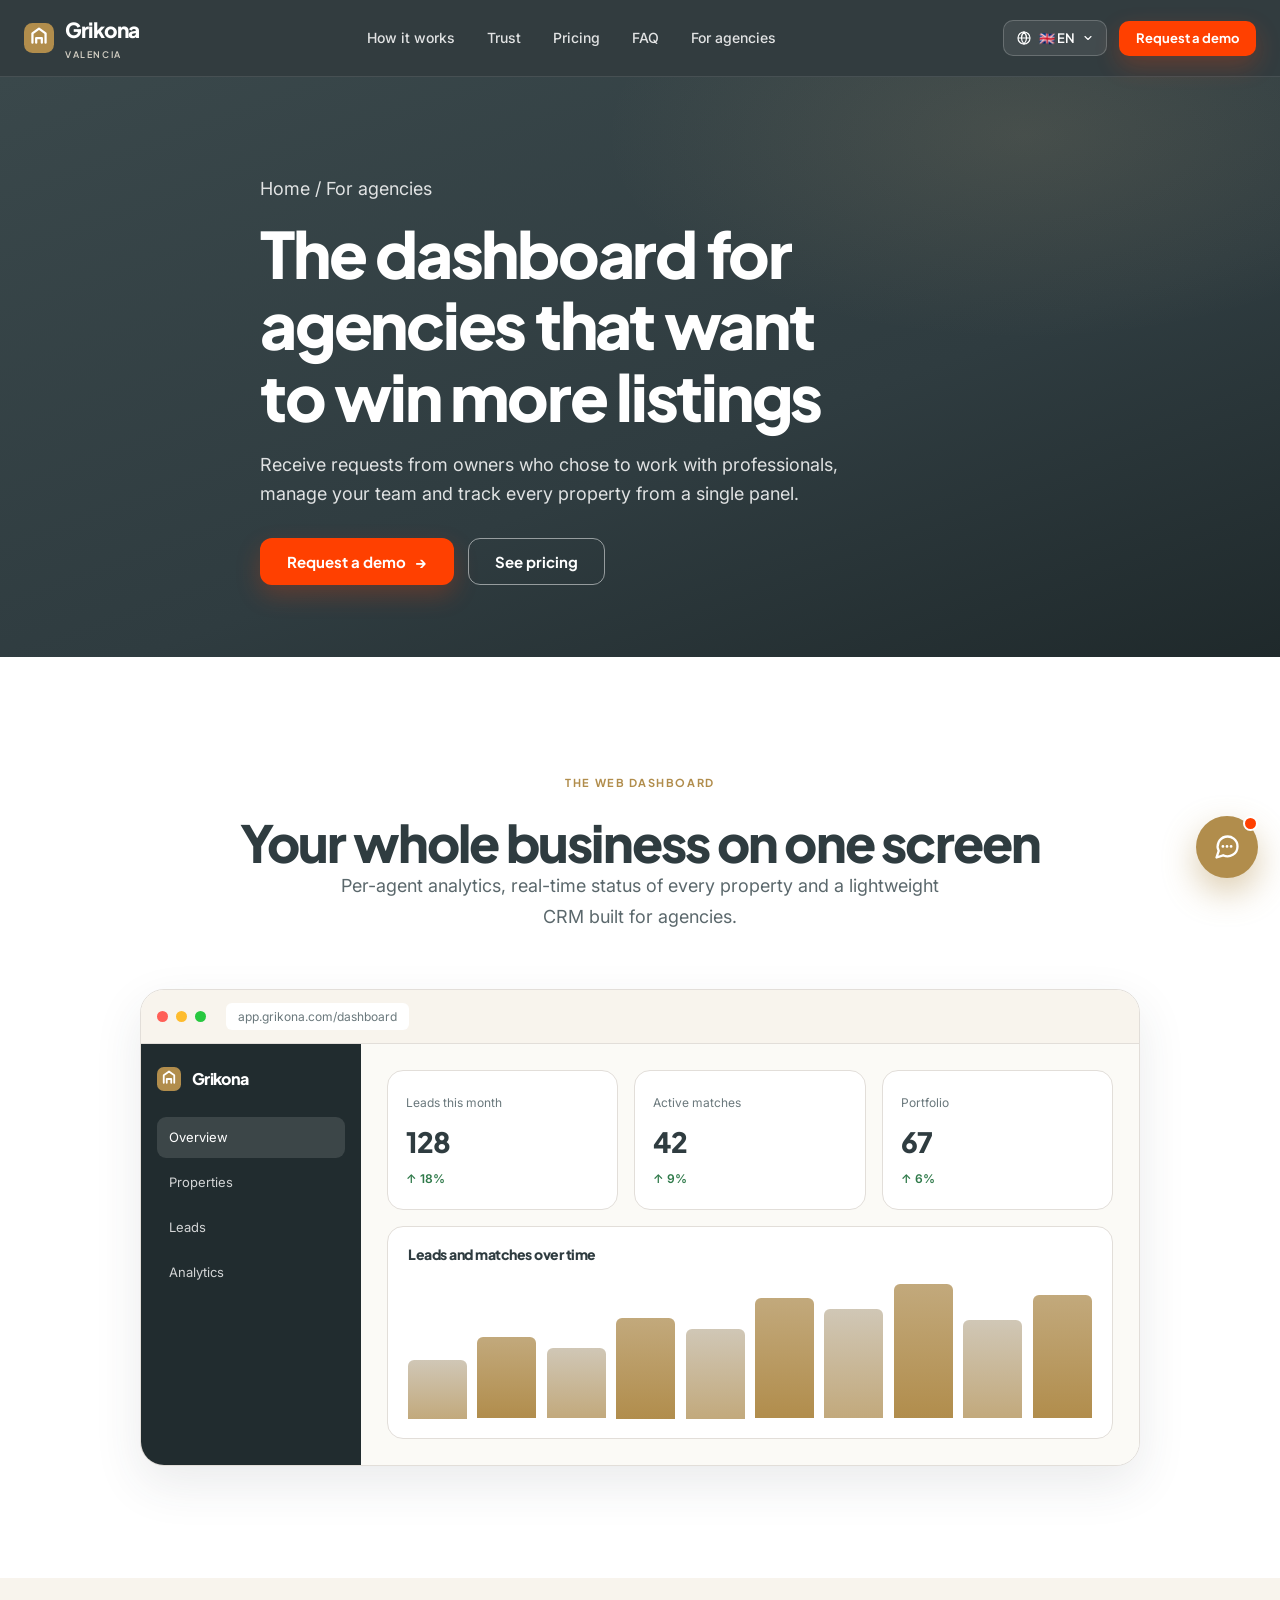
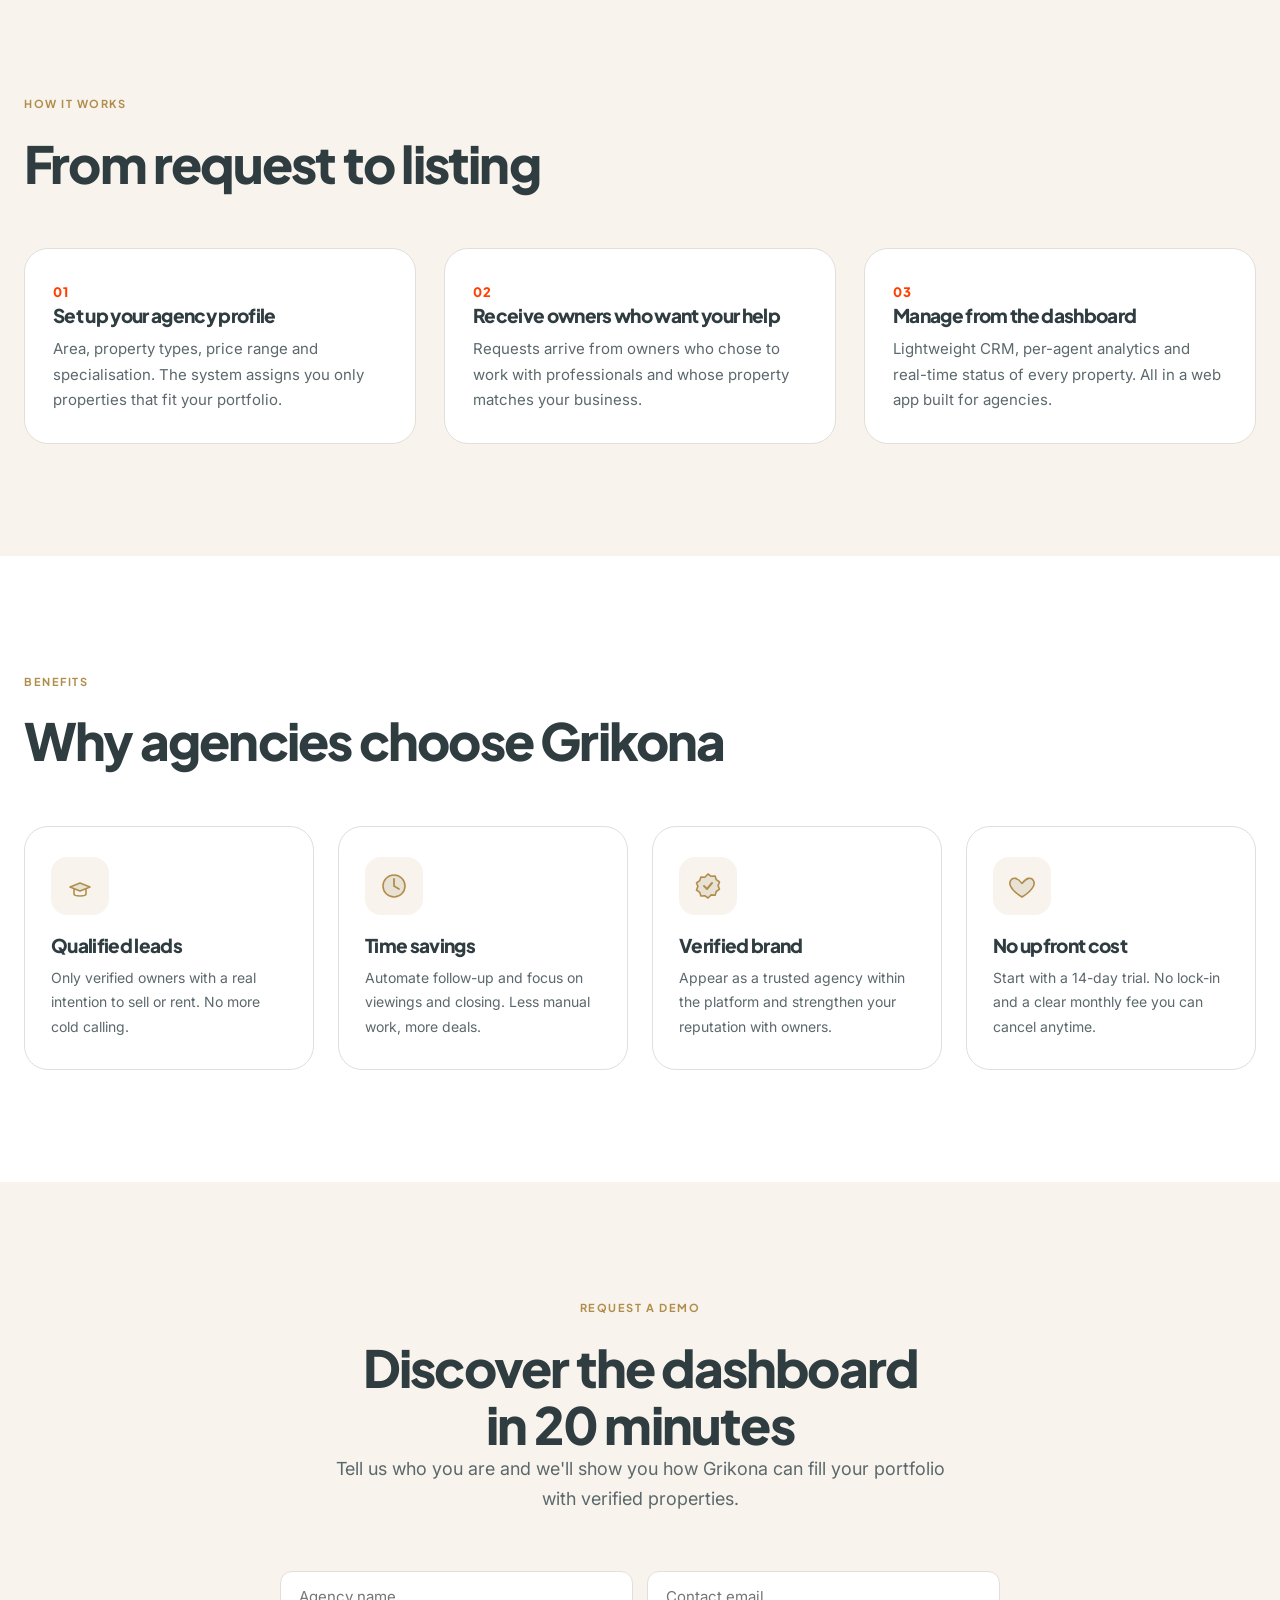
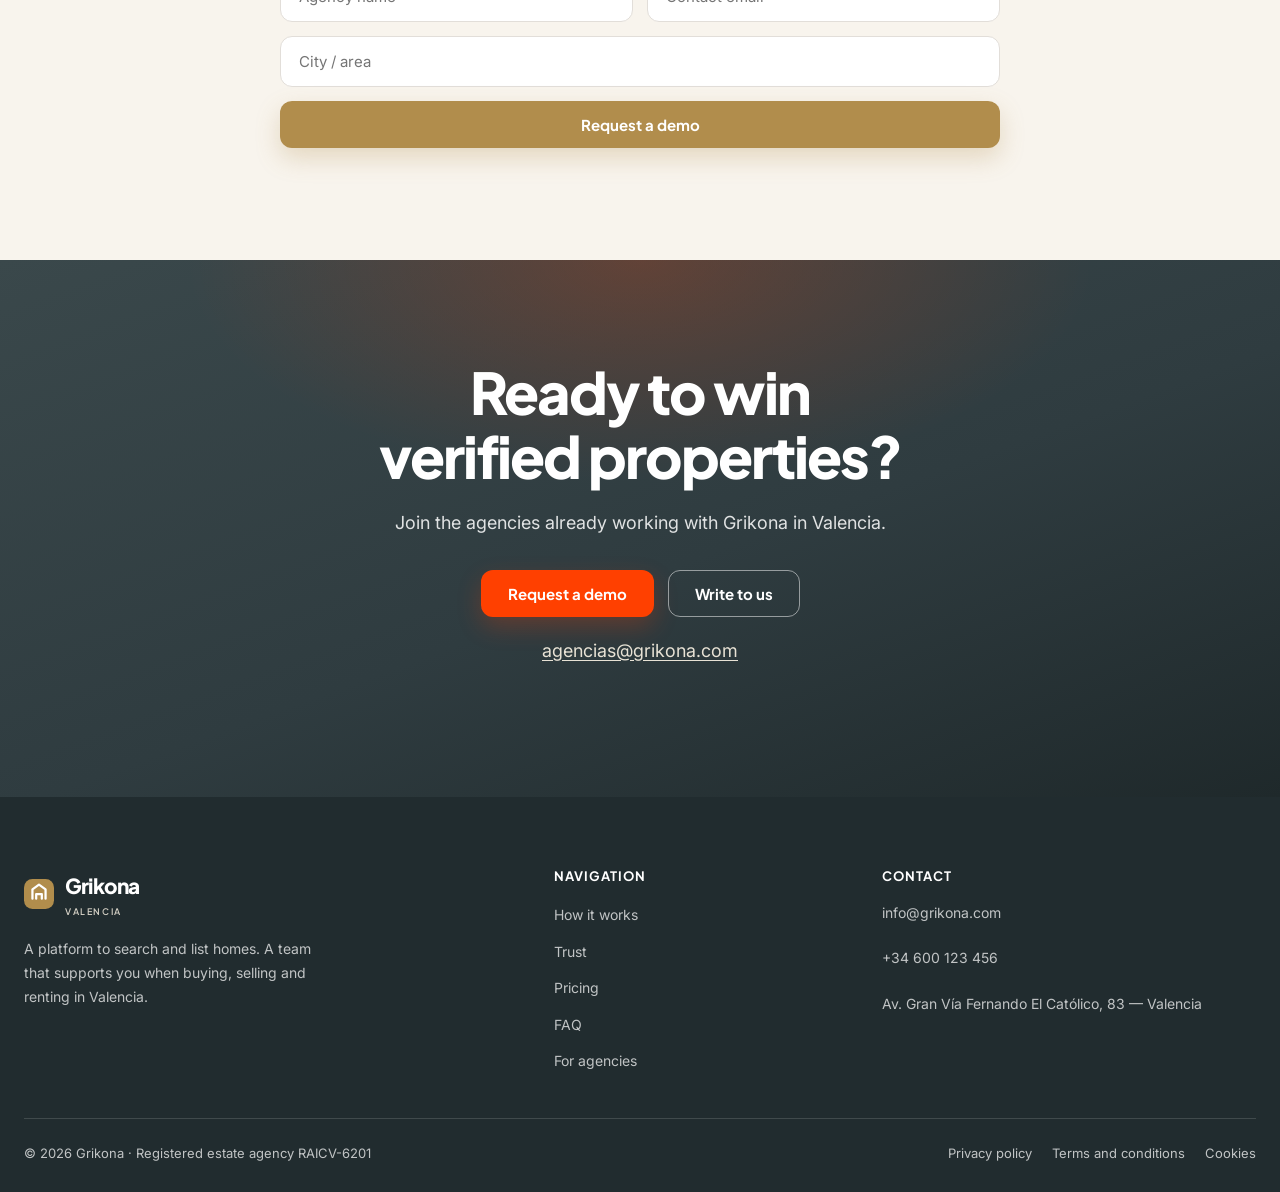
==== inmobiliarias.html @ 2c87cdd1 "Add Grikona real-estate site: Match Owner-style design, Grikona palette, ES/EN/ZH i18n and support c" ====
<!DOCTYPE html>
<html lang="es">
<head>
  <meta charset="UTF-8">
  <meta name="viewport" content="width=device-width, initial-scale=1.0">
  <title data-i18n="ag.meta.title">Para inmobiliarias — Dashboard de Grikona</title>
  <meta name="description" content="Recibe solicitudes de propietarios verificados y organiza captaciones, equipo y seguimiento desde el dashboard profesional de Grikona.">
  <link rel="preconnect" href="https://fonts.googleapis.com">
  <link rel="preconnect" href="https://fonts.gstatic.com" crossorigin>
  <link href="https://fonts.googleapis.com/css2?family=Plus+Jakarta+Sans:wght@400;500;600;700;800&family=Inter:wght@400;500;600&display=swap" rel="stylesheet">
  <link rel="stylesheet" href="css/styles.css">
  <link rel="icon" type="image/svg+xml" href="img/favicon.svg">
</head>
<body>

<header class="site-header" id="siteHeader">
  <div class="container nav">
    <a href="index.html" class="brand" aria-label="Grikona, inicio">
      <svg width="30" height="30" viewBox="0 0 32 32" fill="none" aria-hidden="true"><rect width="32" height="32" rx="9" fill="#B18D4C"/><path d="M9 21V11l7-5 7 5v10" stroke="#fff" stroke-width="2.4" stroke-linecap="round" stroke-linejoin="round"/><path d="M13 21v-5h6v5" stroke="#fff" stroke-width="2.4" stroke-linecap="round" stroke-linejoin="round"/></svg>
      <span>Grikona<small>Valencia</small></span>
    </a>
    <ul class="nav-links">
      <li><a href="index.html#solucion" data-i18n="nav.how">Cómo funciona</a></li>
      <li><a href="index.html#confianza" data-i18n="nav.trust">Confianza</a></li>
      <li><a href="index.html#precios" data-i18n="nav.pricing">Precios</a></li>
      <li><a href="index.html#faq" data-i18n="nav.faq">FAQ</a></li>
      <li><a href="inmobiliarias.html" data-i18n="nav.agencies">Para inmobiliarias</a></li>
    </ul>
    <div class="nav-actions">
      <div class="lang-select">
        <button class="lang-select__trigger" type="button" aria-label="Idioma">
          <svg class="lang-select__globe" viewBox="0 0 24 24" fill="none" aria-hidden="true"><circle cx="12" cy="12" r="9" stroke="currentColor" stroke-width="1.8"/><path d="M3 12h18M12 3c2.5 2.7 3.8 5.8 3.8 9S14.5 18.3 12 21c-2.5-2.7-3.8-5.8-3.8-9S9.5 5.7 12 3z" stroke="currentColor" stroke-width="1.8"/></svg>
          <span data-lang-current>🇪🇸 ES</span>
          <svg class="lang-select__chev" width="12" height="12" viewBox="0 0 24 24" fill="none" aria-hidden="true"><path d="M6 9l6 6 6-6" stroke="currentColor" stroke-width="2.2" stroke-linecap="round" stroke-linejoin="round"/></svg>
        </button>
        <div class="lang-select__menu">
          <button class="lang-select__opt" type="button" data-lang="es"><span class="lang-select__flag">🇪🇸</span> Español</button>
          <button class="lang-select__opt" type="button" data-lang="en"><span class="lang-select__flag">🇬🇧</span> English</button>
          <button class="lang-select__opt" type="button" data-lang="zh"><span class="lang-select__flag">🇨🇳</span> 中文</button>
        </div>
      </div>
      <a href="#demo" class="btn btn-secondary btn--sm" data-i18n="ag.hero.cta1">Solicitar demo</a>
      <button class="nav-toggle" id="navToggle" aria-label="Abrir menú" data-i18n-aria="nav.menu" aria-expanded="false"><span></span><span></span><span></span></button>
    </div>
  </div>
</header>

<section class="page-hero">
  <div class="container page-hero__inner reveal">
    <p class="breadcrumb"><a href="index.html" data-i18n="ag.breadcrumb">Inicio / Para inmobiliarias</a></p>
    <h1 data-i18n="ag.hero.h1">El dashboard para agencias que quieren captar mejor</h1>
    <p data-i18n="ag.hero.p">Recibe solicitudes de propietarios que han elegido trabajar con profesionales, gestiona tu equipo y haz seguimiento de cada inmueble desde un solo panel.</p>
    <div class="hero__actions" style="margin-top:30px">
      <a href="#demo" class="btn btn-secondary"><span data-i18n="ag.hero.cta1">Solicitar demo</span> <span class="arrow">→</span></a>
      <a href="index.html#precios" class="btn btn-outline-light" data-i18n="ag.hero.cta2">Ver precios</a>
    </div>
  </div>
</section>

<section class="section">
  <div class="container">
    <div class="section-head section-head--center reveal">
      <span class="eyebrow" data-i18n="ag.dash.eyebrow">El dashboard web</span>
      <h2 data-i18n="ag.dash.h2">Todo tu negocio en una sola pantalla</h2>
      <p class="lead" data-i18n="ag.dash.lead">Analíticas por asesor, estado de cada propiedad en tiempo real y un CRM ligero diseñado para agencias.</p>
    </div>

    <div class="showcase__frame reveal" style="max-width:1000px;margin-inline:auto">
      <div class="showcase__bar"><i></i><i></i><i></i><span>app.grikona.com/dashboard</span></div>
      <div class="dash-grid">
        <aside class="dash-side">
          <div class="brand"><svg width="24" height="24" viewBox="0 0 32 32" fill="none"><rect width="32" height="32" rx="9" fill="#B18D4C"/><path d="M9 21V11l7-5 7 5v10" stroke="#fff" stroke-width="2.4" stroke-linecap="round" stroke-linejoin="round"/><path d="M13 21v-5h6v5" stroke="#fff" stroke-width="2.4" stroke-linecap="round" stroke-linejoin="round"/></svg>Grikona</div>
          <ul>
            <li class="active" data-i18n="dash.nav1">Resumen</li>
            <li data-i18n="dash.nav2">Propiedades</li>
            <li data-i18n="dash.nav3">Contactos</li>
            <li data-i18n="dash.nav4">Analíticas</li>
          </ul>
        </aside>
        <div class="dash-main">
          <div class="dash-kpis">
            <div class="kpi"><span data-i18n="how.kpi1">Contactos este mes</span><strong>128</strong><em>↑ 18%</em></div>
            <div class="kpi"><span data-i18n="how.kpi2">Matches activos</span><strong>42</strong><em>↑ 9%</em></div>
            <div class="kpi"><span data-i18n="how.kpi3">Cartera</span><strong>67</strong><em>↑ 6%</em></div>
          </div>
          <div class="dash-chart">
            <h4 data-i18n="how.chartTitle">Evolución de leads y matches</h4>
            <div class="bars">
              <i style="height:42%"></i><i style="height:58%"></i><i style="height:50%"></i><i style="height:72%"></i><i style="height:64%"></i><i style="height:86%"></i><i style="height:78%"></i><i style="height:96%"></i><i style="height:70%"></i><i style="height:88%"></i>
            </div>
          </div>
        </div>
      </div>
    </div>
  </div>
</section>

<section class="section section--gray">
  <div class="container">
    <div class="section-head reveal">
      <span class="eyebrow" data-i18n="ag.how.eyebrow">Cómo funciona</span>
      <h2 data-i18n="ag.how.h2">De la solicitud a la captación</h2>
    </div>
    <div class="steps">
      <article class="step reveal" data-delay="1">
        <span class="step__num">01</span>
        <h3 data-i18n="ag.s1t">Configura tu perfil de agencia</h3>
        <p data-i18n="ag.s1p">Zona, tipología, rango de precios y especialización. El sistema te asigna solo inmuebles que encajan con tu cartera.</p>
      </article>
      <article class="step reveal" data-delay="2">
        <span class="step__num">02</span>
        <h3 data-i18n="ag.s2t">Recibe propietarios que quieren tu ayuda</h3>
        <p data-i18n="ag.s2p">Llegan solicitudes de propietarios que han elegido trabajar con profesionales y cuyo inmueble encaja con tu actividad.</p>
      </article>
      <article class="step reveal" data-delay="3">
        <span class="step__num">03</span>
        <h3 data-i18n="ag.s3t">Gestiona desde el dashboard</h3>
        <p data-i18n="ag.s3p">CRM ligero, analíticas por asesor y estado de cada inmueble en tiempo real. Todo en una webapp diseñada para agencias.</p>
      </article>
    </div>
  </div>
</section>

<section class="section">
  <div class="container">
    <div class="section-head reveal">
      <span class="eyebrow" data-i18n="ag.adv.eyebrow">Ventajas</span>
      <h2 data-i18n="ag.adv.h2">Por qué las agencias eligen Grikona</h2>
    </div>
    <div class="features">
      <article class="feature reveal" data-delay="1">
        <div class="feature__icon"><svg viewBox="0 0 32 32" fill="none"><path d="M6 17l10-4 10 4-10 4-10-4z" fill="#E8E2D5" stroke="#B18D4C" stroke-width="1.6" stroke-linejoin="round"/><path d="M10 19v5c0 1.1 2.7 2 6 2s6-.9 6-2v-5" stroke="#B18D4C" stroke-width="1.6" stroke-linejoin="round"/></svg></div>
        <h3 data-i18n="ag.a1t">Leads cualificados</h3>
        <p data-i18n="ag.a1p">Solo propietarios verificados y con intención real de vender o alquilar. Se acabaron las puertas frías.</p>
      </article>
      <article class="feature reveal" data-delay="2">
        <div class="feature__icon"><svg viewBox="0 0 32 32" fill="none"><circle cx="16" cy="16" r="11" fill="#E8E2D5" stroke="#B18D4C" stroke-width="1.6"/><path d="M16 9v7l5 3" stroke="#B18D4C" stroke-width="1.8" stroke-linecap="round" stroke-linejoin="round"/></svg></div>
        <h3 data-i18n="ag.a2t">Ahorro de tiempo</h3>
        <p data-i18n="ag.a2p">Automatiza el seguimiento y céntrate en las visitas y el cierre. Menos gestión manual, más operaciones.</p>
      </article>
      <article class="feature reveal" data-delay="3">
        <div class="feature__icon"><svg viewBox="0 0 32 32" fill="none"><path d="M16 4l3.2 2.3 3.9-.3 1.2 3.7 3.2 2.3-1.4 3.6 1.4 3.6-3.2 2.3-1.2 3.7-3.9-.3L16 28l-3.2-2.3-3.9.3-1.2-3.7L4.5 20l1.4-3.6L4.5 13l3.2-2.3 1.2-3.7 3.9.3L16 4z" fill="#E8E2D5" stroke="#B18D4C" stroke-width="1.6" stroke-linejoin="round"/><path d="M12 16l3 3 5-6" stroke="#B18D4C" stroke-width="2" stroke-linecap="round" stroke-linejoin="round"/></svg></div>
        <h3 data-i18n="ag.a3t">Marca verificada</h3>
        <p data-i18n="ag.a3p">Aparece como agencia de confianza dentro de la plataforma y refuerza tu reputación ante los propietarios.</p>
      </article>
      <article class="feature reveal" data-delay="4">
        <div class="feature__icon"><svg viewBox="0 0 32 32" fill="none"><path d="M16 27s-9-5.4-11.5-11C2.7 12 5.2 7.5 9.5 8.4c2.3.5 4.3 2.2 6.5 5 2.2-2.8 4.2-4.5 6.5-5 4.3-.9 6.8 3.6 5 7.6C25 21.6 16 27 16 27z" fill="#E8E2D5" stroke="#B18D4C" stroke-width="1.6" stroke-linejoin="round"/></svg></div>
        <h3 data-i18n="ag.a4t">Sin coste de entrada</h3>
        <p data-i18n="ag.a4p">Empieza con 14 días de prueba. Sin permanencia y con una cuota mensual clara que puedes cancelar cuando quieras.</p>
      </article>
    </div>
  </div>
</section>

<section class="section section--gray" id="demo">
  <div class="container" style="max-width:720px">
    <div class="section-head section-head--center reveal">
      <span class="eyebrow" data-i18n="ag.demo.eyebrow">Solicitar demo</span>
      <h2 data-i18n="ag.demo.h2">Descubre el dashboard en 20 minutos</h2>
      <p class="lead" data-i18n="ag.demo.lead">Cuéntanos quién eres y te enseñamos cómo Grikona puede llenar tu cartera de inmuebles verificados.</p>
    </div>
    <form class="reveal" data-delay="1" id="waitlistForm" style="display:grid;grid-template-columns:1fr 1fr;gap:14px;max-width:100%">
      <input required data-i18n-placeholder="ag.demo.agency" placeholder="Nombre de la agencia" aria-label="Agencia" style="padding:15px 18px;border-radius:12px;border:1.5px solid var(--bg-gray-dark);font-family:inherit;font-size:15px;outline:none">
      <input type="email" required data-i18n-placeholder="ag.demo.email" placeholder="Email de contacto" aria-label="Email" style="padding:15px 18px;border-radius:12px;border:1.5px solid var(--bg-gray-dark);font-family:inherit;font-size:15px;outline:none">
      <input data-i18n-placeholder="ag.demo.zone" placeholder="Ciudad / zona" aria-label="Zona" style="padding:15px 18px;border-radius:12px;border:1.5px solid var(--bg-gray-dark);font-family:inherit;font-size:15px;outline:none;grid-column:1/-1">
      <button class="btn btn-primary" type="submit" style="grid-column:1/-1" data-i18n="ag.demo.cta">Solicitar demo</button>
    </form>
  </div>
</section>

<section class="final-cta">
  <div class="container final-cta__inner">
    <h2 class="reveal" data-i18n="ag.cta.h2">¿Listo para captar inmuebles verificados?</h2>
    <p class="reveal" data-delay="1" data-i18n="ag.cta.p">Únete a las agencias que ya trabajan con Grikona en Valencia.</p>
    <div class="final-cta__actions reveal" data-delay="2">
      <a href="#demo" class="btn btn-secondary" data-i18n="ag.cta.btn1">Solicitar demo</a>
      <a href="mailto:agencias@grikona.com" class="btn btn-outline-light" data-i18n="ag.cta.btn2">Escríbenos</a>
    </div>
    <p class="final-cta__meta reveal" data-delay="3"><a href="mailto:agencias@grikona.com">agencias@grikona.com</a></p>
  </div>
</section>

<footer class="site-footer">
  <div class="container">
    <div class="footer-grid">
      <div class="footer-brand">
        <a href="index.html" class="brand">
          <svg width="30" height="30" viewBox="0 0 32 32" fill="none" aria-hidden="true"><rect width="32" height="32" rx="9" fill="#B18D4C"/><path d="M9 21V11l7-5 7 5v10" stroke="#fff" stroke-width="2.4" stroke-linecap="round" stroke-linejoin="round"/><path d="M13 21v-5h6v5" stroke="#fff" stroke-width="2.4" stroke-linecap="round" stroke-linejoin="round"/></svg>
          <span>Grikona<small>Valencia</small></span>
        </a>
        <p data-i18n="footer.desc">Una plataforma para buscar y publicar vivienda. Un equipo que te acompaña en la compra, la venta y el alquiler en Valencia.</p>
      </div>
      <div>
        <h4 data-i18n="footer.nav">Navegación</h4>
        <ul class="footer-links">
          <li><a href="index.html#solucion" data-i18n="nav.how">Cómo funciona</a></li>
          <li><a href="index.html#confianza" data-i18n="nav.trust">Confianza</a></li>
          <li><a href="index.html#precios" data-i18n="nav.pricing">Precios</a></li>
          <li><a href="index.html#faq" data-i18n="nav.faq">FAQ</a></li>
          <li><a href="inmobiliarias.html" data-i18n="nav.agencies">Para inmobiliarias</a></li>
        </ul>
      </div>
      <div>
        <h4 data-i18n="footer.contact">Contacto</h4>
        <ul class="footer-links footer-contact">
          <li><a href="mailto:info@grikona.com">info@grikona.com</a></li>
          <li><a href="tel:+34600123456">+34 600 123 456</a></li>
          <li><span>Av. Gran Vía Fernando El Católico, 83 — Valencia</span></li>
        </ul>
      </div>
    </div>
    <div class="footer-bottom">
      <span data-i18n="footer.copy">© 2026 Grikona · Agencia inmobiliaria registrada RAICV-6201</span>
      <div class="legal">
        <a href="#" data-i18n="footer.privacy">Política de privacidad</a>
        <a href="#" data-i18n="footer.terms">Términos y condiciones</a>
        <a href="#" data-i18n="footer.cookies">Cookies</a>
      </div>
    </div>
  </div>
</footer>

<script src="js/i18n.js"></script>
<script src="js/chat.js"></script>
<script src="js/main.js"></script>
</body>
</html>
---- css/styles.css ----
/* =========================================================
   Grikona — Marketplace inmobiliario verificado
   Design language inspired by modern SaaS product pages.
   ========================================================= */

:root {
  /* Brand — paleta Grikona (arena + tinta + oro + naranja) */
  --primary:        #B18D4C;   /* oro */
  --primary-dark:   #2F3C40;   /* tinta */
  --primary-darker: #212c2f;   /* tinta profunda */
  --primary-light:  #C2A97C;   /* oro claro */
  --secondary:      #FF4000;   /* naranja de atención */
  --secondary-hover:#ff5a24;
  --accent:         #E8E2D5;   /* arena media */
  --accent-dark:    #D0C7B6;   /* arena intensa */

  /* Surfaces */
  --bg-white:       #ffffff;
  --bg-gray:        #F8F4ED;   /* arena clara */
  --bg-gray-dark:   #e2ded9;   /* línea */
  --bg-dark:        #2F3C40;

  /* Text */
  --text-primary:   #2F3C40;
  --text-muted:     #6A787C;
  --text-muted-strong:#5b686c;
  --text-white:     #ffffff;

  /* System */
  --radius-sm: 10px;
  --radius:    16px;
  --radius-lg: 24px;
  --radius-xl: 28px;
  --maxw:      1232px;
  --shadow-sm: 0 2px 10px rgba(47, 60, 64, .06);
  --shadow:    0 18px 48px rgba(47, 60, 64, .10);
  --shadow-lg: 0 30px 70px rgba(20, 30, 32, .28);

  --font-heading: "Plus Jakarta Sans", "Segoe UI", system-ui, sans-serif;
  --font-body:    "Inter", "Segoe UI", system-ui, -apple-system, sans-serif;
}

* { box-sizing: border-box; }

html { scroll-behavior: smooth; -webkit-text-size-adjust: 100%; }

body {
  margin: 0;
  font-family: var(--font-body);
  color: var(--text-primary);
  background: var(--bg-white);
  line-height: 1.6;
  font-size: 16px;
  -webkit-font-smoothing: antialiased;
  overflow-x: hidden;
}

h1, h2, h3, h4 {
  font-family: var(--font-heading);
  color: var(--primary-dark);
  margin: 0;
  line-height: 1.12;
  letter-spacing: -.035em;
  font-weight: 800;
  text-wrap: balance;
}
h1 { font-size: clamp(2.4rem, 5.4vw, 4rem); }
h2 { font-size: clamp(2rem, 4vw, 3.25rem); }
h3 { font-size: 1.35rem; }
p  { margin: 0 0 1rem; }
a  { color: inherit; text-decoration: none; }
img { max-width: 100%; display: block; }
button { font-family: inherit; }

::selection { background: var(--secondary); color: #fff; }

.container { width: min(100% - 48px, var(--maxw)); margin-inline: auto; }

.section { padding: 88px 0; }
.section--gray { background: var(--bg-gray); }
.section--tight { padding: 64px 0; }
@media (min-width: 1024px) { .section { padding: 112px 0; } }

.section-head { max-width: 850px; margin-bottom: 56px; }
.section-head--center { margin-inline: auto; text-align: center; }
.eyebrow {
  display: inline-block;
  font-family: var(--font-heading);
  font-size: 11px;
  font-weight: 700;
  letter-spacing: .14em;
  text-transform: uppercase;
  color: var(--primary);
  margin-bottom: 22px;
}
.lead { color: var(--text-muted-strong); font-size: 18px; line-height: 1.7; max-width: 640px; }
.section-head--center .lead { margin-inline: auto; }
.muted { color: var(--text-muted-strong); }

/* ---------- Buttons ---------- */
.btn {
  display: inline-flex;
  align-items: center;
  justify-content: center;
  gap: 9px;
  font-family: var(--font-heading);
  font-weight: 700;
  font-size: 15px;
  padding: 15px 26px;
  border-radius: 12px;
  border: 1.5px solid transparent;
  cursor: pointer;
  transition: background-color .22s ease, color .22s ease, border-color .22s ease, transform .22s ease, box-shadow .22s ease;
  white-space: nowrap;
  line-height: 1;
}
.btn:active { transform: translateY(1px); }
.btn-primary { background: var(--primary); color: #fff; box-shadow: 0 10px 24px rgba(177,141,76,.28); }
.btn-primary:hover { background: var(--primary-dark); color: #fff; }
.btn-secondary { background: var(--secondary); color: #fff; box-shadow: 0 10px 24px rgba(255,64,0,.24); }
.btn-secondary:hover { background: var(--secondary-hover); color: #fff; }
.btn-ghost { background: transparent; color: var(--primary-dark); border-color: rgba(47,60,64,.25); }
.btn-ghost:hover { border-color: var(--primary); color: var(--primary); background: rgba(177,141,76,.07); }
.btn-light { background: #fff; color: var(--primary-dark); }
.btn-light:hover { background: var(--accent); }
.btn-outline-light { background: transparent; color: #fff; border-color: rgba(255,255,255,.5); }
.btn-outline-light:hover { background: #fff; color: var(--primary-dark); border-color: #fff; }
.btn--sm { padding: 10px 16px; font-size: 13px; border-radius: 10px; }
.btn--block { width: 100%; }
.btn .arrow { transition: transform .22s ease; }
.btn:hover .arrow { transform: translateX(4px); }

/* ---------- Header ---------- */
.site-header {
  position: sticky;
  top: 0;
  z-index: 100;
  background: rgba(33, 44, 47, .92);
  backdrop-filter: blur(14px);
  -webkit-backdrop-filter: blur(14px);
  border-bottom: 1px solid rgba(255,255,255,.10);
  transition: background-color .3s ease, box-shadow .3s ease;
}
.site-header.is-scrolled { background: rgba(33, 44, 47, .98); box-shadow: 0 10px 30px rgba(20,30,32,.28); }
.nav { display: flex; align-items: center; justify-content: space-between; height: 76px; gap: 24px; transition: height .3s ease; }
.site-header.is-scrolled .nav { height: 66px; }
.brand { display: inline-flex; align-items: center; gap: 11px; color: #fff; font-family: var(--font-heading); font-weight: 800; font-size: 1.3rem; letter-spacing: -.04em; }
.brand:hover { color: #fff; }
.brand svg { display: block; }
.brand small { display: block; font-size: 9px; font-weight: 600; letter-spacing: .18em; text-transform: uppercase; color: var(--accent); opacity: .9; margin-top: 2px; }
.nav-links { display: flex; align-items: center; gap: 4px; list-style: none; margin: 0; padding: 0; }
.nav-links a {
  color: rgba(255,255,255,.86);
  font-size: 14px;
  font-weight: 500;
  padding: 9px 14px;
  border-radius: 9px;
  transition: color .2s, background-color .2s;
}
.nav-links a:hover { color: #fff; background: rgba(255,255,255,.10); }
.nav-actions { display: flex; align-items: center; gap: 12px; }
.nav-toggle { display: none; background: none; border: 0; cursor: pointer; padding: 8px; }
.nav-toggle span { display: block; width: 24px; height: 2px; background: #fff; margin: 5px 0; transition: .3s; border-radius: 2px; }

@media (max-width: 1023px) {
  .nav-links { display: none; }
  .nav-actions .btn { display: none; }
  .nav-toggle { display: block; }
  .site-header.open .nav-links {
    display: flex;
    position: absolute;
    top: 76px; left: 0; right: 0;
    flex-direction: column;
    align-items: stretch;
    gap: 4px;
    background: var(--primary-darker);
    border-bottom: 1px solid rgba(255,255,255,.1);
    padding: 16px 24px 22px;
  }
  .site-header.open .nav-links a { padding: 13px 12px; }
  .site-header.open .nav-actions .btn { display: inline-flex; }
  .site-header.open .nav { flex-wrap: wrap; }
  .site-header.open .nav-actions { margin-left: auto; }
}

/* ---------- Hero ---------- */
.hero {
  position: relative;
  background:
    radial-gradient(1200px 600px at 78% 8%, rgba(194,169,124,.20), transparent 60%),
    radial-gradient(900px 500px at 8% 92%, rgba(255,64,0,.15), transparent 60%),
    linear-gradient(160deg, #3a484b 0%, var(--primary-dark) 46%, #1f292b 100%);
  color: #fff;
  overflow: hidden;
  padding: 80px 0 96px;
}
.hero::after {
  content: "";
  position: absolute; inset: 0;
  background-image: radial-gradient(rgba(255,255,255,.07) 1px, transparent 1px);
  background-size: 34px 34px;
  mask-image: linear-gradient(180deg, rgba(0,0,0,.7), transparent 75%);
  -webkit-mask-image: linear-gradient(180deg, rgba(0,0,0,.7), transparent 75%);
  pointer-events: none;
}
.hero__grid { display: grid; grid-template-columns: 1.08fr .92fr; gap: 56px; align-items: center; position: relative; z-index: 2; }
.hero__eyebrow {
  display: inline-flex; align-items: center; gap: 9px;
  background: rgba(255,255,255,.10);
  border: 1px solid rgba(255,255,255,.22);
  color: #fff;
  font-family: var(--font-heading);
  font-size: 11px; font-weight: 700; letter-spacing: .12em; text-transform: uppercase;
  padding: 8px 14px; border-radius: 999px; margin-bottom: 26px;
}
.hero__eyebrow .dot { width: 7px; height: 7px; border-radius: 50%; background: var(--secondary); box-shadow: 0 0 0 4px rgba(255,64,0,.25); animation: pulse 2s infinite; }
@keyframes pulse { 0%,100% { box-shadow: 0 0 0 4px rgba(255,64,0,.25); } 50% { box-shadow: 0 0 0 8px rgba(255,64,0,.05); } }
.hero h1 { color: #fff; max-width: 15ch; }
.hero__lead { color: rgba(255,255,255,.84); font-size: 18px; line-height: 1.7; max-width: 540px; margin: 22px 0 32px; }
.hero__actions { display: flex; gap: 14px; flex-wrap: wrap; }
.hero__social { display: flex; align-items: center; gap: 16px; margin-top: 38px; }
.hero__avatars { display: flex; padding-left: 8px; }
.hero__avatars img { width: 44px; height: 44px; border-radius: 50%; border: 3px solid var(--primary-dark); object-fit: cover; margin-left: -12px; }
.hero__social p { margin: 0; font-size: 14px; color: rgba(255,255,255,.86); }
.hero__social strong { display: block; font-family: var(--font-heading); font-weight: 800; font-size: 17px; color: #fff; }

@media (max-width: 900px) {
  .hero__grid { grid-template-columns: 1fr; gap: 48px; }
  .hero { padding: 56px 0 72px; }
}

/* ---------- Phone demo ---------- */
.phone-demo { width: 320px; max-width: 100%; margin-inline: auto; position: relative; }
.phone {
  position: relative;
  background: linear-gradient(145deg, rgba(255,255,255,.16), rgba(255,255,255,.04));
  border: 1px solid rgba(255,255,255,.32);
  border-radius: 44px;
  padding: 10px;
  box-shadow: inset 0 1px rgba(255,255,255,.5), var(--shadow-lg);
  backdrop-filter: blur(20px);
  -webkit-backdrop-filter: blur(20px);
}
.phone__screen { background: linear-gradient(165deg, rgba(255,255,255,.05), rgba(47,60,64,.38)); border: 1px solid rgba(255,255,255,.16); border-radius: 35px; overflow: hidden; }
.phone__status { display: flex; justify-content: space-between; align-items: center; padding: 13px 20px 6px; font-size: 9px; color: rgba(255,255,255,.75); }
.phone__island { width: 72px; height: 19px; border-radius: 20px; background: rgba(33,44,47,.65); }
.phone__head { display: flex; justify-content: space-between; align-items: center; padding: 8px 18px 14px; }
.phone__logo { font-family: var(--font-heading); font-weight: 800; font-size: 15px; letter-spacing: -.03em; color: #fff; }
.phone__logo span { color: var(--accent); }
.phone__tag { font-size: 8px; letter-spacing: .15em; color: rgba(255,255,255,.85); border: 1px solid rgba(255,255,255,.3); border-radius: 5px; padding: 3px 6px; }
.phone__title { display: flex; justify-content: space-between; align-items: center; padding: 0 18px 14px; }
.phone__title p { margin: 0; font-size: 15px; font-weight: 700; }
.phone__title span { color: rgba(255,255,255,.7); font-size: 10px; }
.phone__deck { position: relative; height: 300px; margin: 0 14px; isolation: isolate; }
.deck__back, .deck__back-far {
  position: absolute; inset: 0; border-radius: 20px;
  background: rgba(194,169,124,.38); border: 1px solid rgba(255,255,255,.25);
  transform: translateY(8px) scale(.95);
}
.deck__back-far { background: rgba(255,255,255,.08); transform: translateY(16px) scale(.9); }
.pcard {
  position: absolute; inset: 0; border-radius: 20px; overflow: hidden;
  background: var(--primary); border: 1px solid rgba(255,255,255,.4);
  cursor: grab; user-select: none;
  will-change: transform;
}
.pcard:active { cursor: grabbing; }
.pcard img { width: 100%; height: 100%; object-fit: cover; pointer-events: none; }
.pcard__shade { position: absolute; inset: 0; background: linear-gradient(rgba(18,30,32,.08) 20%, rgba(18,30,32,.28) 42%, rgba(18,30,32,.93) 100%); }
.pcard__verified { position: absolute; top: 12px; left: 12px; display: flex; align-items: center; gap: 4px; background: rgba(255,254,242,.92); color: var(--primary-dark); border-radius: 20px; padding: 5px 9px; font-size: 9px; font-weight: 700; }
.pcard__verified svg { width: 11px; height: 11px; }
.pcard__copy { position: absolute; left: 17px; right: 14px; bottom: 18px; pointer-events: none; }
.pcard__price { font-family: var(--font-heading); font-weight: 800; font-size: 25px; letter-spacing: -.04em; }
.pcard__name { font-size: 14px; font-weight: 600; margin-top: 3px; }
.pcard__zone, .pcard__specs { display: flex; align-items: center; gap: 5px; color: rgba(255,255,255,.85); font-size: 10px; margin-top: 6px; }
.pcard__specs { margin-top: 4px; gap: 10px; }
.pcard__stamp {
  position: absolute; top: 76px; padding: 7px 11px; border-radius: 8px;
  background: rgba(255,254,242,.94); border: 3px solid; font-family: var(--font-heading);
  font-weight: 800; font-size: 17px; pointer-events: none; opacity: 0;
}
.pcard__stamp--like { left: 16px; color: #206b50; border-color: #206b50; transform: rotate(-12deg); }
.pcard__stamp--skip { right: 16px; color: #a44728; border-color: #a44728; transform: rotate(12deg); }
.phone__controls { display: flex; justify-content: center; align-items: center; gap: 20px; padding: 22px 14px 6px; }
.phone__controls button {
  width: 48px; height: 48px; border-radius: 50%; display: grid; place-items: center;
  cursor: pointer; transition: transform .2s, background-color .2s; flex: none;
}
.phone__controls button:hover { transform: scale(1.08); }
.phone__controls button:disabled { opacity: .5; cursor: default; }
.ctrl-skip { background: rgba(255,255,255,.1); border: 1px solid rgba(255,255,255,.35); color: #fff; }
.ctrl-info { background: rgba(255,255,255,.1); border: 1px solid rgba(255,255,255,.35); color: #fff; }
.ctrl-like { background: var(--secondary); border: 0; color: #fff; box-shadow: 0 5px 18px rgba(255,64,0,.4); }
.phone__hint { text-align: center; color: rgba(255,255,255,.7); font-size: 9px; padding: 4px 8px; }
.phone__feedback { text-align: center; color: rgba(255,255,255,.85); font-size: 10px; min-height: 26px; padding: 8px; }
.phone__bar { width: 88px; height: 4px; border-radius: 9px; background: rgba(255,255,255,.3); margin: 6px auto 10px; }

/* ---------- Logo marquee / trust strip ---------- */
.strip { background: var(--bg-gray); padding: 26px 0; border-top: 1px solid var(--bg-gray-dark); border-bottom: 1px solid var(--bg-gray-dark); overflow: hidden; }
.strip__inner { display: flex; align-items: center; gap: 44px; }
.strip__label { flex: none; font-size: 12px; font-weight: 600; color: var(--text-muted); text-transform: uppercase; letter-spacing: .1em; }
.strip__track { display: flex; gap: 44px; animation: marquee 28s linear infinite; white-space: nowrap; }
.strip__item { font-family: var(--font-heading); font-weight: 700; font-size: 17px; color: var(--text-muted); opacity: .8; letter-spacing: -.02em; }
@keyframes marquee { from { transform: translateX(0); } to { transform: translateX(-50%); } }
@media (prefers-reduced-motion: reduce) { .strip__track { animation: none; } }

/* ---------- Problem stats ---------- */
.problem-intro { display: grid; grid-template-columns: 1.4fr 1fr; gap: 64px; align-items: end; }
.problem-intro .lead { margin: 0; font-size: 16px; }
.problems { display: grid; grid-template-columns: repeat(3, 1fr); gap: 48px; margin-top: 64px; }
.problem { border-top: 2px solid var(--secondary); padding-top: 24px; }
.problem__stat { display: block; font-family: var(--font-heading); font-weight: 800; font-size: clamp(48px, 5vw, 68px); line-height: 1.05; letter-spacing: -.05em; color: var(--secondary); }
.problem__label { color: var(--text-muted-strong); font-size: 14px; line-height: 1.6; margin-top: 8px; min-height: 44px; }
.problem__title { display: flex; gap: 12px; align-items: flex-start; margin-top: 28px; font-family: var(--font-heading); font-weight: 700; font-size: 20px; line-height: 1.4; }
.problem__title svg { flex: none; margin-top: 4px; color: var(--secondary); }
.problem__body { color: var(--text-muted-strong); font-size: 15px; line-height: 1.8; margin-top: 14px; }

/* ---------- Solution ---------- */
.platforms { display: grid; grid-template-columns: 1.8fr 1fr; gap: 24px; margin-top: 48px; }
.solution-app { background: var(--primary-dark); color: #fff; border-radius: var(--radius-xl); padding: 32px; display: flex; flex-direction: column; }
.solution-dash { background: var(--accent); color: var(--primary-dark); border-radius: var(--radius-xl); padding: 32px; display: flex; flex-direction: column; }
.platform-label { display: flex; align-items: center; gap: 10px; font-size: 12px; font-weight: 600; }
.solution-app .platform-label { color: var(--accent); }
.connection { flex: 1; display: grid; grid-template-columns: minmax(0,1fr) 120px minmax(0,1fr); align-items: center; gap: 16px; padding: 40px 0; }
.person > span { display: block; font-size: 13px; font-weight: 600; color: var(--accent); }
.person h3 { color: #fff; font-size: 24px; margin-top: 12px; }
.person p { color: rgba(255,255,255,.9); font-size: 14px; line-height: 1.7; margin-top: 14px; }
.hands { display: flex; justify-content: center; align-items: center; }
.hands svg { width: 120px; height: 120px; }
.app-closing { border-top: 1px solid rgba(255,255,255,.3); padding-top: 20px; color: var(--accent); font-size: 13px; }
.solution-dash .platform-label { color: var(--primary); }
.solution-dash h3 { color: var(--primary-dark); font-size: 28px; margin-top: 28px; }
.solution-dash p { font-size: 15px; line-height: 1.7; margin-top: 18px; color: var(--text-muted-strong); }
.solution-dash a { margin-top: auto; padding-top: 26px; display: inline-flex; align-items: center; gap: 8px; font-family: var(--font-heading); font-weight: 700; font-size: 14px; text-decoration: underline; text-underline-offset: 5px; color: var(--primary); }
.solution-help { display: grid; grid-template-columns: 1fr 1fr; gap: 72px; margin-top: 72px; align-items: start; }
.solution-help h3 { font-size: 30px; max-width: 480px; }
.solution-help > div > p:last-child { max-width: 500px; color: var(--text-muted-strong); font-size: 15px; line-height: 1.7; margin-top: 18px; }

/* Choices (accordion) */
.choices { border-bottom: 1px solid var(--bg-gray-dark); }
.choice { border-top: 1px solid var(--bg-gray-dark); transition: border-color .2s; }
.choice[data-selected="true"] { border-top: 2px solid var(--secondary); }
.choice__btn { width: 100%; display: flex; justify-content: space-between; align-items: baseline; gap: 20px; background: none; border: 0; cursor: pointer; text-align: left; padding: 20px 0; font-family: var(--font-heading); font-weight: 600; font-size: 16px; line-height: 1.5; color: var(--primary-dark); }
.choice__btn:hover { color: var(--primary); }
.choice__btn .sign { font-size: 22px; font-weight: 400; transition: transform .25s; }
.choice[data-selected="true"] .sign { transform: rotate(45deg); color: var(--secondary); }
.choice__panel { overflow: hidden; height: 0; transition: height .3s ease; }
.choice__panel p { color: var(--text-muted-strong); font-size: 14px; line-height: 1.8; padding: 0 24px 24px 0; margin: 0; }

@media (max-width: 900px) {
  .problem-intro { grid-template-columns: 1fr; gap: 24px; }
  .problems { grid-template-columns: 1fr; gap: 32px; margin-top: 44px; }
  .platforms { grid-template-columns: 1fr; }
  .connection { grid-template-columns: 1fr; gap: 24px; padding: 28px 0; }
  .hands { justify-content: flex-start; }
  .hands svg { width: 140px; height: 110px; }
  .solution-help { grid-template-columns: 1fr; gap: 28px; margin-top: 44px; }
}

/* ---------- Trust section ---------- */
.trust { background: var(--bg-gray); padding: 112px 0 0; }
.trust__grid { display: grid; grid-template-columns: 1fr 1fr; gap: 90px; }
.trust__title { font-size: clamp(46px, 5.6vw, 80px); letter-spacing: -.05em; line-height: 1.03; margin-top: 28px; }
.trust__title span { color: var(--secondary); }
.trust__statement { font-family: var(--font-heading); font-weight: 600; font-size: 21px; line-height: 1.5; letter-spacing: -.02em; margin-top: 30px; color: var(--primary-dark); }
.trust__intro { max-width: 420px; color: var(--text-muted-strong); font-size: 15px; line-height: 1.8; margin-top: 15px; }
.verification-head { display: flex; align-items: center; gap: 26px; padding-bottom: 28px; position: relative; }
.big-three { font-family: var(--font-heading); font-weight: 800; font-size: 168px; line-height: .95; letter-spacing: -.09em; color: var(--primary-dark); }
.verification-head p { font-family: var(--font-heading); font-weight: 600; font-size: 23px; line-height: 1.35; letter-spacing: -.03em; color: var(--primary-dark); }
.verification-head p strong { font-weight: 800; }
.verification-list { list-style: none; margin: 0; padding: 0; }
.verification-list li { display: flex; gap: 22px; padding: 25px 0; border-top: 1px solid rgba(47,60,64,.16); }
.verification-list .num { color: var(--primary); font-size: 11px; font-weight: 700; padding-top: 5px; font-variant-numeric: tabular-nums; }
.verification-list h3 { font-size: 22px; }
.verification-list p { color: var(--text-muted-strong); font-size: 14px; line-height: 1.6; margin-top: 7px; }
.trust__footer { display: flex; justify-content: space-between; align-items: center; gap: 40px; border-top: 1px solid rgba(47,60,64,.16); margin-top: 56px; padding: 36px 0; flex-wrap: wrap; }
.community { display: flex; align-items: center; gap: 22px; }
.community__avatars { display: flex; padding-left: 8px; }
.community__avatars img { width: 44px; height: 44px; border-radius: 50%; border: 3px solid var(--bg-gray); object-fit: cover; margin-left: -8px; }
.community p { margin: 0; display: flex; flex-direction: column; }
.community strong { font-family: var(--font-heading); font-weight: 800; font-size: 34px; letter-spacing: -.05em; line-height: 1.1; color: var(--primary-dark); }
.community span { color: var(--text-muted-strong); font-size: 12px; }
.launch-fee { display: flex; align-items: center; gap: 22px; }
.launch-fee strong { font-family: var(--font-heading); font-weight: 800; font-size: 60px; line-height: 1; letter-spacing: -.04em; color: var(--primary-dark); }
.launch-fee p { color: var(--text-muted-strong); font-size: 13px; line-height: 1.5; margin: 0; max-width: 190px; }

/* ---------- How it works (tabs) ---------- */
.tabs { display: inline-flex; gap: 6px; background: var(--bg-gray); border-radius: 999px; padding: 6px; margin-bottom: 48px; }
.tab { border: 0; background: none; cursor: pointer; font-family: var(--font-heading); font-weight: 600; font-size: 15px; color: var(--text-muted-strong); padding: 11px 24px; border-radius: 999px; transition: .22s; }
.tab[aria-selected="true"] { background: var(--primary); color: #fff; box-shadow: 0 8px 20px rgba(177,141,76,.25); }
.steps { display: grid; grid-template-columns: repeat(3, 1fr); gap: 28px; }
.step { background: #fff; border: 1px solid var(--bg-gray-dark); border-radius: var(--radius-lg); padding: 30px 28px; transition: transform .25s, box-shadow .25s, border-color .25s; }
.step:hover { transform: translateY(-6px); box-shadow: var(--shadow); border-color: transparent; }
.step__num { font-family: var(--font-heading); font-weight: 800; font-size: 13px; color: var(--secondary); letter-spacing: .1em; }
.step__icon { width: 54px; height: 54px; border-radius: 15px; background: var(--accent); color: var(--primary); display: grid; place-items: center; margin: 18px 0; }
.step h3 { font-size: 19px; margin-bottom: 10px; }
.step p { color: var(--text-muted-strong); font-size: 15px; line-height: 1.7; margin: 0; }
.tab-panel[hidden] { display: none; }

/* Dashboard showcase */
.showcase { margin-top: 72px; }
.showcase__frame { border-radius: var(--radius-lg); overflow: hidden; box-shadow: var(--shadow); border: 1px solid var(--bg-gray-dark); background: #fff; }
.showcase__bar { display: flex; align-items: center; gap: 8px; padding: 13px 16px; background: var(--bg-gray); border-bottom: 1px solid var(--bg-gray-dark); }
.showcase__bar i { width: 11px; height: 11px; border-radius: 50%; display: block; }
.showcase__bar i:nth-child(1) { background: #ff5f57; }
.showcase__bar i:nth-child(2) { background: #febc2e; }
.showcase__bar i:nth-child(3) { background: #28c840; }
.showcase__bar span { margin-left: 12px; font-size: 12px; color: var(--text-muted); background: #fff; border-radius: 6px; padding: 4px 12px; }
.dash-grid { display: grid; grid-template-columns: 220px 1fr; min-height: 380px; }
.dash-side { background: var(--primary-darker); color: rgba(255,255,255,.8); padding: 22px 16px; }
.dash-side .brand { font-size: 1rem; margin-bottom: 26px; }
.dash-side ul { list-style: none; margin: 0; padding: 0; display: grid; gap: 4px; }
.dash-side li { display: flex; align-items: center; gap: 10px; font-size: 13px; padding: 10px 12px; border-radius: 9px; }
.dash-side li.active { background: rgba(255,255,255,.12); color: #fff; }
.dash-main { padding: 26px; background: #fbfaf6; }
.dash-kpis { display: grid; grid-template-columns: repeat(3, 1fr); gap: 16px; }
.kpi { background: #fff; border: 1px solid var(--bg-gray-dark); border-radius: var(--radius); padding: 18px; }
.kpi span { font-size: 12px; color: var(--text-muted); }
.kpi strong { display: block; font-family: var(--font-heading); font-weight: 800; font-size: 28px; color: var(--primary-dark); margin-top: 6px; letter-spacing: -.04em; }
.kpi em { font-style: normal; font-size: 12px; color: #2f7a4a; font-weight: 600; }
.dash-chart { background: #fff; border: 1px solid var(--bg-gray-dark); border-radius: var(--radius); margin-top: 16px; padding: 20px; }
.dash-chart h4 { font-size: 14px; color: var(--primary-dark); margin-bottom: 16px; }
.bars { display: flex; align-items: flex-end; gap: 10px; height: 140px; }
.bars i { flex: 1; background: linear-gradient(180deg, var(--primary-light), var(--primary)); border-radius: 6px 6px 0 0; transform-origin: bottom; animation: grow .9s cubic-bezier(.2,.7,.2,1) both; }
.bars i:nth-child(odd) { background: linear-gradient(180deg, var(--accent-dark), var(--primary-light)); }
@keyframes grow { from { transform: scaleY(0); } to { transform: scaleY(1); } }
@media (max-width: 900px) {
  .steps { grid-template-columns: 1fr; }
  .dash-grid { grid-template-columns: 1fr; }
  .dash-side { display: none; }
  .dash-kpis { grid-template-columns: 1fr 1fr; }
}

/* ---------- Features ---------- */
.features { display: grid; grid-template-columns: repeat(4, 1fr); gap: 24px; }
.feature { background: #fff; border: 1px solid var(--bg-gray-dark); border-radius: var(--radius-lg); padding: 30px 26px; transition: transform .25s, box-shadow .25s, border-color .25s; }
.feature:hover { transform: translateY(-6px); box-shadow: var(--shadow); border-color: transparent; }
.feature__icon { width: 58px; height: 58px; border-radius: 16px; background: var(--bg-gray); display: grid; place-items: center; margin-bottom: 20px; }
.feature__icon svg { width: 32px; height: 32px; }
.feature h3 { font-size: 19px; margin-bottom: 10px; }
.feature p { color: var(--text-muted-strong); font-size: 14px; line-height: 1.75; margin: 0; }
@media (max-width: 1023px) { .features { grid-template-columns: 1fr 1fr; } }
@media (max-width: 640px) { .features { grid-template-columns: 1fr; } }

/* ---------- Pricing ---------- */
.plans { display: grid; grid-template-columns: repeat(3, 1fr); gap: 24px; margin-top: 48px; align-items: start; }
.plan { background: var(--bg-gray); border: 1px solid var(--bg-gray-dark); border-radius: var(--radius-lg); display: flex; flex-direction: column; overflow: hidden; transition: transform .25s, box-shadow .25s; }
.plan:hover { transform: translateY(-6px); box-shadow: var(--shadow); }
.plan[data-popular="true"] { background: #fff; border-color: var(--primary); box-shadow: var(--shadow); }
.plan__head { padding: 30px 28px 26px; border-bottom: 1px solid var(--bg-gray-dark); }
.plan[data-popular="true"] .plan__head { background: var(--primary); color: #fff; border-color: var(--primary); }
.plan__label { display: flex; justify-content: space-between; gap: 8px; font-size: 12px; line-height: 1.5; min-height: 34px; }
.plan__popular { color: var(--secondary); font-weight: 700; }
.plan[data-popular="true"] .plan__popular { color: #fff; background: var(--secondary); padding: 3px 10px; border-radius: 999px; }
.plan__head h3 { font-size: 22px; margin-top: 12px; }
.plan[data-popular="true"] .plan__head h3 { color: #fff; }
.plan__price { display: flex; align-items: baseline; gap: 6px; margin-top: 16px; flex-wrap: wrap; }
.plan__price strong { font-family: var(--font-heading); font-weight: 800; font-size: 44px; letter-spacing: -.04em; line-height: 1.1; color: var(--primary-dark); }
.plan[data-popular="true"] .plan__price strong { color: #fff; }
.plan__price span { font-size: 14px; color: var(--text-muted-strong); }
.plan[data-popular="true"] .plan__price span { color: rgba(255,255,255,.85); }
.plan__body { padding: 28px; display: flex; flex-direction: column; flex: 1; }
.plan__features { list-style: none; margin: 0 0 32px; padding: 0; display: grid; gap: 15px; }
.plan__features li { display: flex; align-items: flex-start; gap: 10px; font-size: 15px; line-height: 1.6; }
.plan__features svg { flex: none; margin-top: 4px; color: var(--primary); }
.plan__body .btn { margin-top: auto; }
.plan-note { max-width: 800px; color: var(--text-muted-strong); font-size: 14px; line-height: 1.7; margin-top: 28px; }
@media (max-width: 900px) { .plans { grid-template-columns: 1fr; } }

/* ---------- Comparison ---------- */
.comparison { background: var(--bg-gray); }
.table-wrap { overflow-x: auto; margin-top: 48px; border-radius: var(--radius-lg); }
.cmp { border-collapse: separate; border-spacing: 0; width: 100%; table-layout: fixed; font-size: 14px; line-height: 1.6; }
.cmp th, .cmp td { text-align: left; vertical-align: top; padding: 20px; border-bottom: 1px solid var(--bg-gray-dark); }
.cmp thead th { font-family: var(--font-heading); font-size: 16px; color: var(--primary-dark); }
.cmp thead th:nth-child(2) { color: #fff; background: var(--primary); border-radius: 16px 16px 0 0; }
.cmp tbody th { width: 24%; color: var(--primary-dark); font-weight: 600; font-family: var(--font-heading); }
.cmp td { color: var(--text-muted-strong); }
.cmp td:nth-child(2) { color: var(--primary-dark); background: #fff; font-weight: 600; }
.cmp tbody tr:last-child td:nth-child(2) { border-radius: 0 0 16px 16px; }
.cmp-mobile { display: none; margin-top: 36px; }
.cmp-feature { border-top: 1px solid var(--primary-dark); padding: 24px 0; }
.cmp-feature h3 { font-size: 18px; margin-bottom: 16px; }
.cmp-feature dl { display: grid; gap: 12px; margin: 0; }
.cmp-row { display: grid; grid-template-columns: 118px 1fr; gap: 16px; font-size: 13px; line-height: 1.6; color: var(--text-muted-strong); }
.cmp-row:first-child { color: var(--primary-dark); font-weight: 600; }
.cmp-row dt { font-weight: 600; margin: 0; }
.cmp-row dd { margin: 0; }
@media (max-width: 767px) {
  .table-wrap { display: none; }
  .cmp-mobile { display: block; }
}

/* ---------- Roadmap ---------- */
.roadmap { position: relative; margin-top: 48px; }
.roadmap__track { position: relative; }
.roadmap__rail { position: absolute; top: 0; bottom: 0; left: 50%; width: 2px; transform: translateX(-1px); background: var(--bg-gray-dark); border-radius: 999px; }
.roadmap__trail { position: absolute; top: 0; left: 0; width: 100%; height: 0; background: var(--secondary); border-radius: 999px; transform-origin: top; }
.roadmap__walker {
  position: absolute; top: 0; left: 50%; width: 72px; height: 72px; margin-left: -36px;
  background: var(--primary-dark); border-radius: 50%; display: grid; place-items: center;
  box-shadow: var(--shadow); z-index: 3; transition: top .1s linear;
}
.roadmap__walker svg { width: 46px; height: 46px; }
.milestones { display: grid; gap: 8px; position: relative; z-index: 2; }
.milestone { display: flex; position: relative; padding: 40px 0; }
.milestone__body { width: 50%; padding-right: 72px; text-align: right; }
.milestone:nth-child(even) { justify-content: flex-end; }
.milestone:nth-child(even) .milestone__body { text-align: left; padding-left: 72px; padding-right: 0; }
.milestone__num { position: absolute; top: 40px; left: 50%; transform: translateX(-50%); width: 40px; height: 40px; border-radius: 50%; background: var(--bg-gray); color: var(--primary-dark); display: grid; place-items: center; font-size: 12px; font-weight: 700; font-family: var(--font-heading); transition: background-color .3s, color .3s; }
.milestone[data-active="true"] .milestone__num { background: var(--secondary); color: #fff; }
.milestone__date { display: inline-block; font-size: 13px; font-weight: 600; padding-bottom: 8px; border-bottom: 2px solid var(--bg-gray-dark); }
.milestone[data-active="true"] .milestone__date { border-color: var(--secondary); }
.milestone__body h3 { font-size: 22px; margin-top: 12px; }
.milestone__body p { color: var(--text-muted-strong); font-size: 15px; line-height: 1.7; margin-top: 10px; }
.roadmap__vision { border-left: 3px solid var(--secondary); max-width: 850px; margin: 64px auto 0; padding-left: 28px; font-family: var(--font-heading); font-weight: 600; font-size: clamp(20px, 2vw, 26px); line-height: 1.5; letter-spacing: -.02em; color: var(--primary-dark); }
@media (max-width: 767px) {
  .roadmap__rail { left: 20px; }
  .roadmap__walker { left: 20px; margin-left: -36px; }
  .milestone__num { left: 20px; }
  .milestone__body, .milestone:nth-child(even) .milestone__body { width: 100%; text-align: left; padding: 0 0 0 76px; }
}

/* ---------- FAQ ---------- */
.faq { max-width: 860px; margin-inline: auto; }
.faq-item { border-bottom: 1px solid var(--bg-gray-dark); }
.faq-item:first-child { border-top: 1px solid var(--bg-gray-dark); }
.faq-q { width: 100%; display: flex; justify-content: space-between; align-items: center; gap: 20px; background: none; border: 0; cursor: pointer; text-align: left; padding: 24px 4px; font-family: var(--font-heading); font-weight: 700; font-size: 18px; color: var(--primary-dark); }
.faq-q:hover { color: var(--primary); }
.faq-q .sign { flex: none; width: 30px; height: 30px; border-radius: 50%; background: var(--bg-gray); display: grid; place-items: center; font-size: 20px; font-weight: 400; color: var(--primary); transition: transform .25s, background-color .25s, color .25s; }
.faq-item[data-open="true"] .faq-q .sign { transform: rotate(45deg); background: var(--secondary); color: #fff; }
.faq-a { overflow: hidden; height: 0; transition: height .3s ease; }
.faq-a p { color: var(--text-muted-strong); font-size: 15px; line-height: 1.8; padding: 0 40px 26px 4px; margin: 0; }

/* ---------- Final CTA ---------- */
.final-cta {
  position: relative;
  background: linear-gradient(160deg, #3a484b, var(--primary-dark) 55%, #1f292b);
  color: #fff; text-align: center; padding: 100px 0; overflow: hidden;
}
.final-cta::after {
  content: ""; position: absolute; inset: 0;
  background: radial-gradient(700px 340px at 50% 0%, rgba(255,64,0,.22), transparent 65%);
  pointer-events: none;
}
.final-cta__inner { position: relative; z-index: 2; max-width: 760px; margin-inline: auto; }
.final-cta h2 { color: #fff; font-size: clamp(2.2rem, 4.6vw, 3.6rem); }
.final-cta h2 .mow {
  display: inline-block; vertical-align: middle; width: .95em; height: .95em;
  border-radius: 50%; background: var(--secondary); margin: 0 .08em;
  box-shadow: 0 0 0 6px rgba(255,64,0,.22);
}
.final-cta p { color: rgba(255,255,255,.85); font-size: 18px; margin: 20px auto 32px; max-width: 560px; }
.final-cta__actions { display: flex; gap: 14px; justify-content: center; flex-wrap: wrap; }
.final-cta__meta { margin-top: 28px; font-size: 14px; color: rgba(255,255,255,.7); }
.final-cta__meta a { color: var(--accent); text-decoration: underline; text-underline-offset: 3px; }
.final-cta__social { display: flex; align-items: center; justify-content: center; gap: 14px; margin-bottom: 26px; }
.final-cta__social .community__avatars img { border-color: var(--primary-dark); }
.final-cta__social span { font-size: 14px; color: rgba(255,255,255,.85); }

/* ---------- Footer ---------- */
.site-footer { background: var(--primary-darker); color: rgba(255,255,255,.72); padding: 72px 0 28px; }
.footer-grid { display: grid; grid-template-columns: 1.7fr 1fr 1.3fr; gap: 40px; margin-bottom: 44px; }
.footer-brand .brand { margin-bottom: 18px; }
.footer-brand p { font-size: 14px; max-width: 300px; line-height: 1.7; }
.site-footer h4 { color: #fff; font-family: var(--font-heading); font-size: 13px; font-weight: 700; letter-spacing: .08em; text-transform: uppercase; margin-bottom: 18px; }
.footer-links { list-style: none; margin: 0; padding: 0; display: grid; gap: 11px; }
.footer-links a { font-size: 14px; color: rgba(255,255,255,.72); transition: color .2s; }
.footer-links a:hover { color: var(--accent); }
.footer-contact li { display: flex; gap: 10px; align-items: flex-start; font-size: 14px; margin-bottom: 12px; }
.footer-contact svg { flex: none; margin-top: 3px; color: var(--accent); }
.socials { display: flex; gap: 10px; margin-top: 20px; }
.socials a { width: 40px; height: 40px; border-radius: 11px; background: rgba(255,255,255,.09); display: grid; place-items: center; color: #fff; transition: background-color .2s, transform .2s; }
.socials a:hover { background: var(--secondary); transform: translateY(-3px); }
.footer-bottom { border-top: 1px solid rgba(255,255,255,.14); padding-top: 24px; display: flex; justify-content: space-between; flex-wrap: wrap; gap: 14px; font-size: 13px; }
.footer-bottom .legal { display: flex; gap: 20px; flex-wrap: wrap; }
.footer-bottom a:hover { color: var(--accent); }
@media (max-width: 900px) { .footer-grid { grid-template-columns: 1fr 1fr; } }
@media (max-width: 560px) { .footer-grid { grid-template-columns: 1fr; } }

/* ---------- Language switcher ---------- */
.lang-select { position: relative; }
.lang-select__trigger {
  display: inline-flex; align-items: center; gap: 7px;
  background: rgba(255,255,255,.08); border: 1px solid rgba(255,255,255,.20);
  color: #fff; font-family: var(--font-heading); font-weight: 600; font-size: 13px;
  padding: 9px 12px; border-radius: 10px; cursor: pointer; white-space: nowrap;
  transition: background-color .2s, border-color .2s;
}
.lang-select__trigger:hover { background: rgba(255,255,255,.16); }
.lang-select__globe { width: 16px; height: 16px; flex: none; }
.lang-select__chev { transition: transform .2s; flex: none; }
.lang-select.open .lang-select__chev { transform: rotate(180deg); }
.lang-select__menu {
  position: absolute; top: calc(100% + 10px); right: 0; z-index: 130;
  background: #fff; border: 1px solid var(--bg-gray-dark); border-radius: 12px;
  box-shadow: var(--shadow); padding: 6px; min-width: 156px; display: none;
}
.lang-select.open .lang-select__menu { display: block; }
.lang-select__opt {
  display: flex; align-items: center; gap: 10px; width: 100%;
  background: none; border: 0; padding: 10px 12px; border-radius: 8px;
  cursor: pointer; font-family: var(--font-body); font-size: 14px;
  color: var(--text-primary); text-align: left; transition: background-color .15s;
}
.lang-select__opt:hover { background: var(--bg-gray); }
.lang-select__opt.is-active { color: var(--primary); font-weight: 700; }
.lang-select__flag { font-size: 16px; line-height: 1; }

/* ---------- Support chat ---------- */
.chat-launcher {
  position: fixed; right: 22px; bottom: 22px; z-index: 95;
  width: 62px; height: 62px; border-radius: 50%; border: 0; cursor: pointer;
  background: var(--primary); color: #fff; display: grid; place-items: center;
  box-shadow: 0 14px 34px rgba(177,141,76,.45);
  transition: transform .2s, background-color .2s, opacity .2s;
}
.chat-launcher:hover { transform: scale(1.06); background: var(--primary-dark); }
.chat-launcher.is-hidden { opacity: 0; pointer-events: none; transform: scale(.7); }
.chat-launcher svg { width: 28px; height: 28px; }
.chat-badge {
  position: absolute; top: 0; right: 0; width: 15px; height: 15px;
  border-radius: 50%; background: var(--secondary); border: 2.5px solid #fff;
}
.chat-panel {
  position: fixed; right: 22px; bottom: 96px; z-index: 96;
  width: 366px; max-width: calc(100vw - 32px);
  height: 530px; max-height: calc(100vh - 130px);
  background: #fff; border-radius: 20px; overflow: hidden;
  box-shadow: 0 30px 70px rgba(20,30,32,.30);
  display: flex; flex-direction: column;
  opacity: 0; transform: translateY(18px) scale(.98); pointer-events: none;
  transition: opacity .25s ease, transform .25s ease;
}
.chat-panel.open { opacity: 1; transform: none; pointer-events: auto; }
.chat-head {
  display: flex; align-items: center; gap: 12px; padding: 15px 16px;
  background: linear-gradient(135deg, var(--primary-dark), #1f292b); color: #fff;
}
.chat-head__avatar {
  width: 42px; height: 42px; border-radius: 50%; flex: none;
  background: var(--primary); color: #fff; display: grid; place-items: center;
  font-family: var(--font-heading); font-weight: 800; font-size: 18px;
}
.chat-head h4 { color: #fff; font-size: 15px; margin: 0; }
.chat-head p { margin: 3px 0 0; font-size: 12px; color: rgba(255,255,255,.78); display: flex; align-items: center; gap: 6px; }
.chat-head p::before { content: ""; width: 7px; height: 7px; border-radius: 50%; background: #38d27a; }
.chat-head__close {
  margin-left: auto; width: 32px; height: 32px; border-radius: 50%; flex: none;
  background: rgba(255,255,255,.12); border: 0; color: #fff; cursor: pointer;
  display: grid; place-items: center; transition: background-color .2s;
}
.chat-head__close:hover { background: rgba(255,255,255,.24); }
.chat-body {
  flex: 1; overflow-y: auto; padding: 18px; background: var(--bg-gray);
  display: flex; flex-direction: column; gap: 12px;
}
.chat-msg { max-width: 84%; padding: 11px 14px; border-radius: 14px; font-size: 14px; line-height: 1.55; }
.chat-msg--bot { align-self: flex-start; background: #fff; color: var(--text-primary); border-bottom-left-radius: 4px; box-shadow: var(--shadow-sm); }
.chat-msg--user { align-self: flex-end; background: var(--primary); color: #fff; border-bottom-right-radius: 4px; }
.chat-typing { align-self: flex-start; background: #fff; padding: 13px 16px; border-radius: 14px; display: flex; gap: 4px; box-shadow: var(--shadow-sm); }
.chat-typing i { width: 7px; height: 7px; border-radius: 50%; background: var(--text-muted); animation: chatTyping 1.2s infinite; }
.chat-typing i:nth-child(2) { animation-delay: .2s; }
.chat-typing i:nth-child(3) { animation-delay: .4s; }
@keyframes chatTyping { 0%,60%,100% { transform: translateY(0); opacity: .45; } 30% { transform: translateY(-4px); opacity: 1; } }
.chat-quick { display: flex; flex-wrap: wrap; gap: 8px; padding: 0 16px 12px; background: var(--bg-gray); }
.chat-quick button {
  background: #fff; border: 1px solid var(--bg-gray-dark); border-radius: 999px;
  padding: 8px 14px; font-family: inherit; font-size: 13px; cursor: pointer;
  color: var(--primary-dark); transition: border-color .2s, color .2s;
}
.chat-quick button:hover { border-color: var(--primary); color: var(--primary); }
.chat-foot { display: flex; gap: 8px; padding: 13px; border-top: 1px solid var(--bg-gray-dark); background: #fff; }
.chat-foot input {
  flex: 1; min-width: 0; border: 1px solid var(--bg-gray-dark); border-radius: 12px;
  padding: 12px 14px; font-family: inherit; font-size: 14px; outline: none; color: var(--text-primary);
}
.chat-foot input:focus { border-color: var(--primary); }
.chat-foot button {
  width: 44px; height: 44px; flex: none; border: 0; border-radius: 12px;
  background: var(--primary); color: #fff; cursor: pointer; display: grid; place-items: center;
  transition: background-color .2s;
}
.chat-foot button:hover { background: var(--primary-dark); }
@media (max-width: 480px) {
  .chat-panel { right: 12px; left: 12px; bottom: 86px; width: auto; height: 68vh; }
  .chat-launcher { right: 16px; bottom: 16px; }
}

/* ---------- Scroll reveal ---------- */
.reveal { opacity: 0; transform: translateY(28px); transition: opacity .7s cubic-bezier(.2,.7,.2,1), transform .7s cubic-bezier(.2,.7,.2,1); }
.reveal.is-visible { opacity: 1; transform: none; }
.reveal--left { transform: translateX(-32px); }
.reveal--right { transform: translateX(32px); }
.reveal--left.is-visible, .reveal--right.is-visible { transform: none; }
[data-delay="1"] { transition-delay: .08s; }
[data-delay="2"] { transition-delay: .16s; }
[data-delay="3"] { transition-delay: .24s; }
[data-delay="4"] { transition-delay: .32s; }

/* ---------- Inner page hero ---------- */
.page-hero {
  position: relative; color: #fff; padding: 80px 0 72px;
  background: linear-gradient(160deg, #3a484b, var(--primary-dark) 60%, #1f292b);
  overflow: hidden;
}
.page-hero::after { content: ""; position: absolute; inset: 0; background: radial-gradient(700px 340px at 80% 10%, rgba(194,169,124,.14), transparent 60%); pointer-events: none; }
.page-hero__inner { position: relative; z-index: 2; max-width: 760px; }
.page-hero h1 { color: #fff; }
.page-hero p { color: rgba(255,255,255,.85); font-size: 18px; margin-top: 18px; max-width: 600px; }
.breadcrumb { font-size: 13px; color: rgba(255,255,255,.7); margin-bottom: 14px; }
.breadcrumb a:hover { color: var(--accent); }

/* ---------- Misc ---------- */
.grid-2 { display: grid; grid-template-columns: 1fr 1fr; gap: 48px; align-items: center; }
@media (max-width: 900px) { .grid-2 { grid-template-columns: 1fr; gap: 32px; } }
.check-list { list-style: none; margin: 0; padding: 0; display: grid; gap: 14px; }
.check-list li { display: flex; gap: 12px; align-items: flex-start; font-size: 16px; }
.check-list li svg { flex: none; margin-top: 4px; color: var(--primary); }

@media (prefers-reduced-motion: reduce) {
  html { scroll-behavior: auto; }
  *, *::before, *::after {
    animation-duration: .001ms !important;
    animation-iteration-count: 1 !important;
    transition-duration: .001ms !important;
  }
  .reveal { opacity: 1; transform: none; }
}
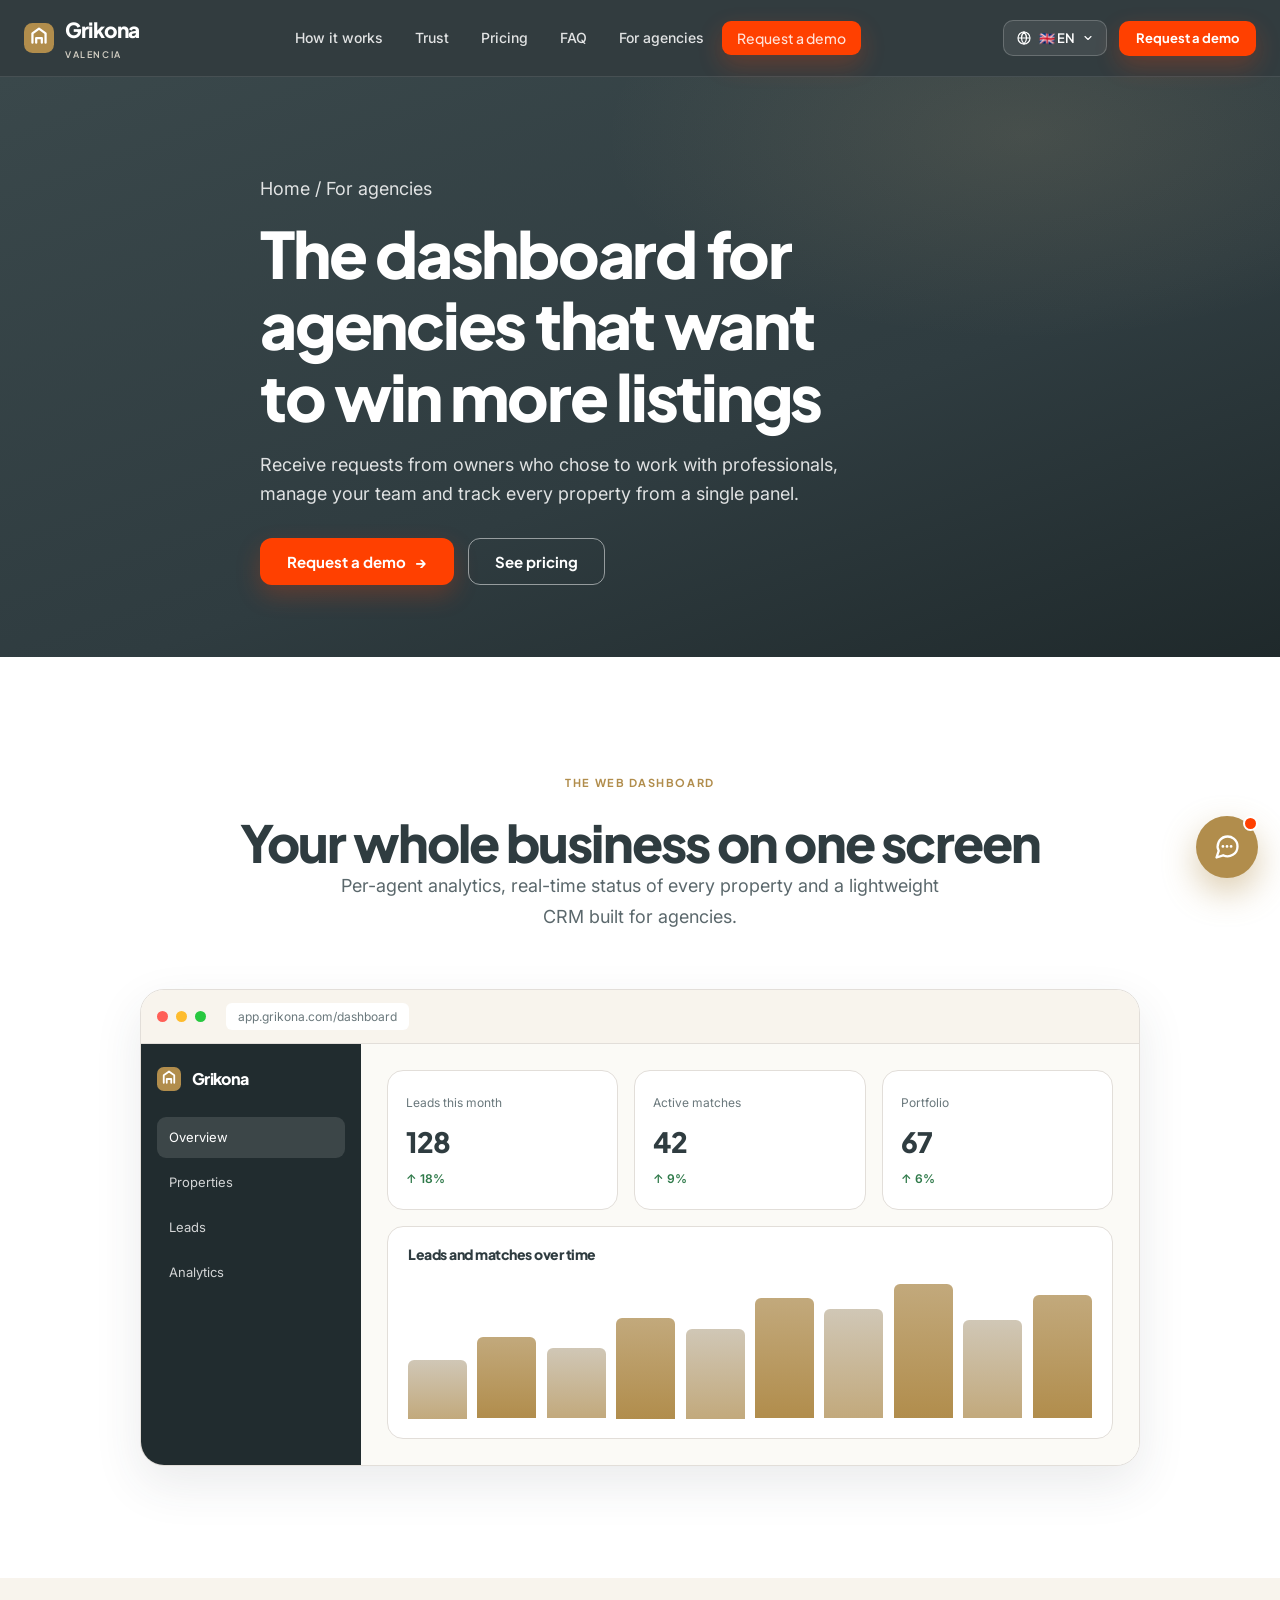
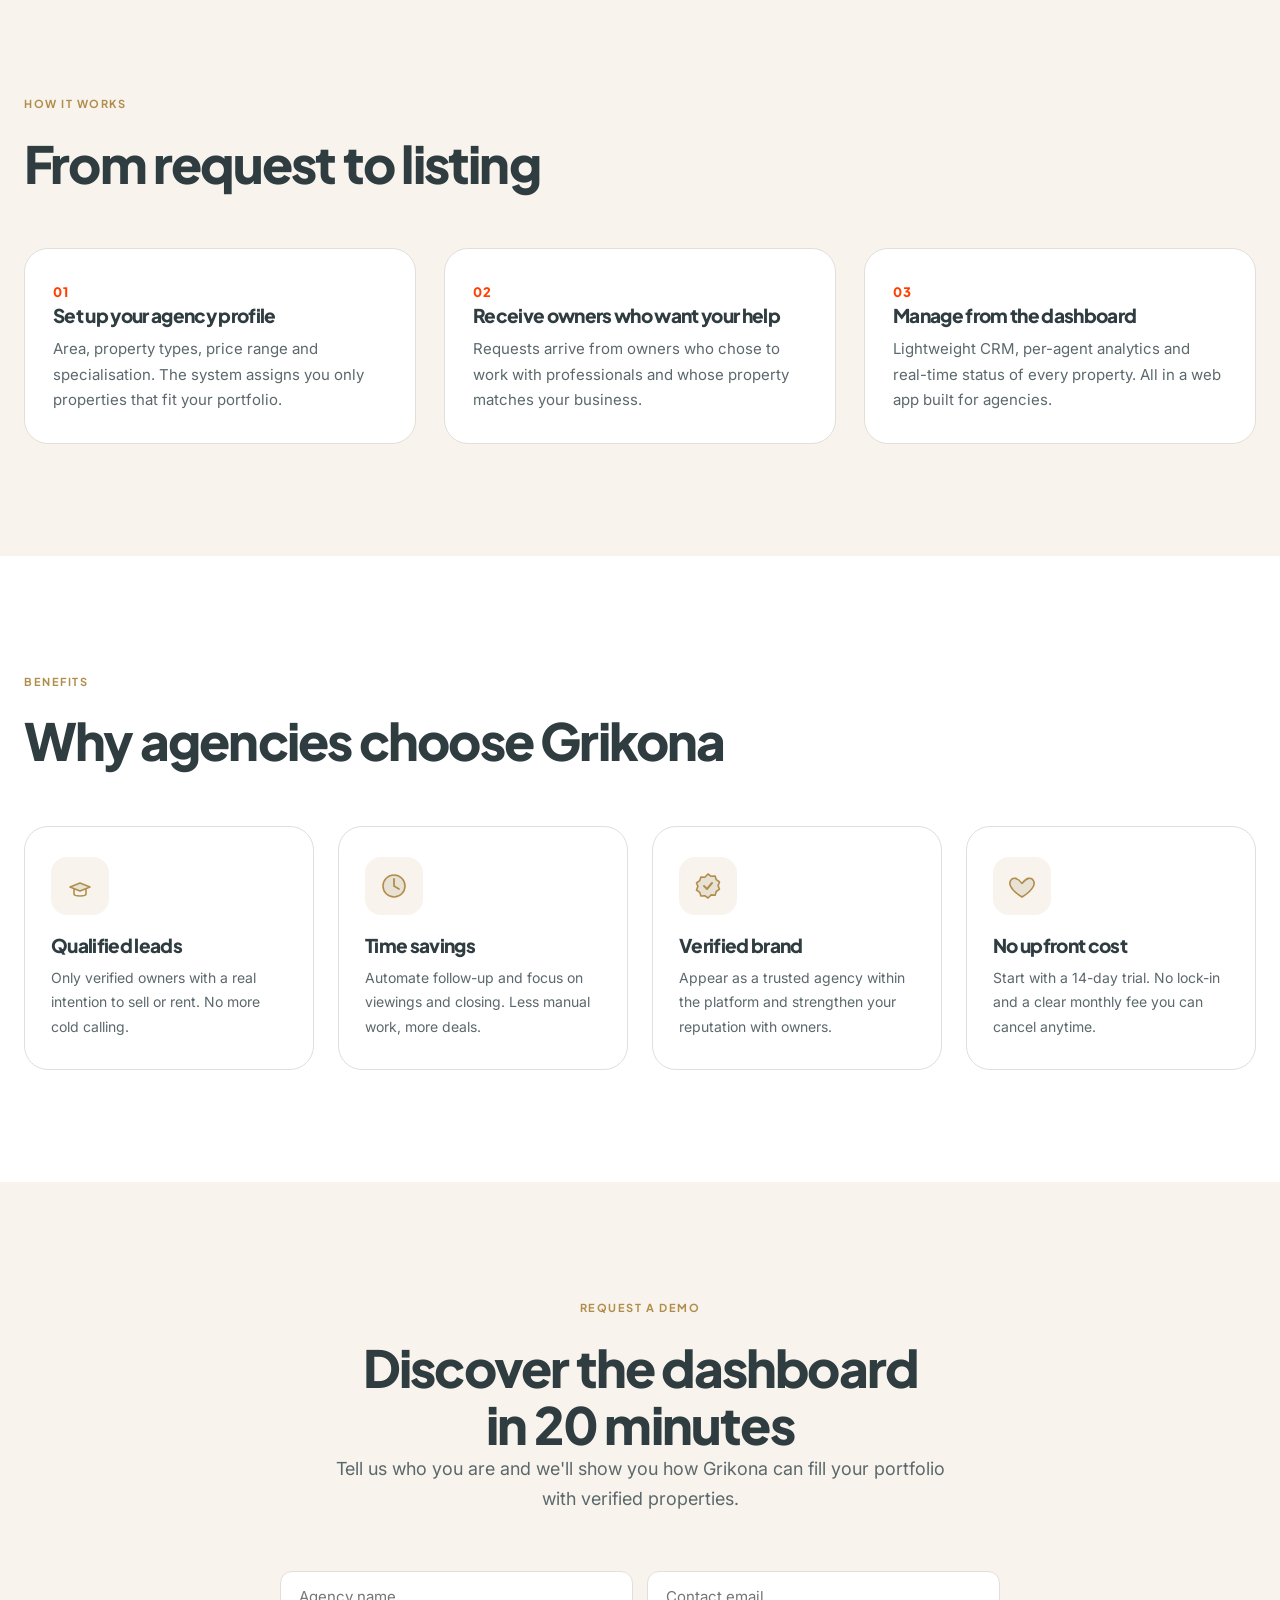
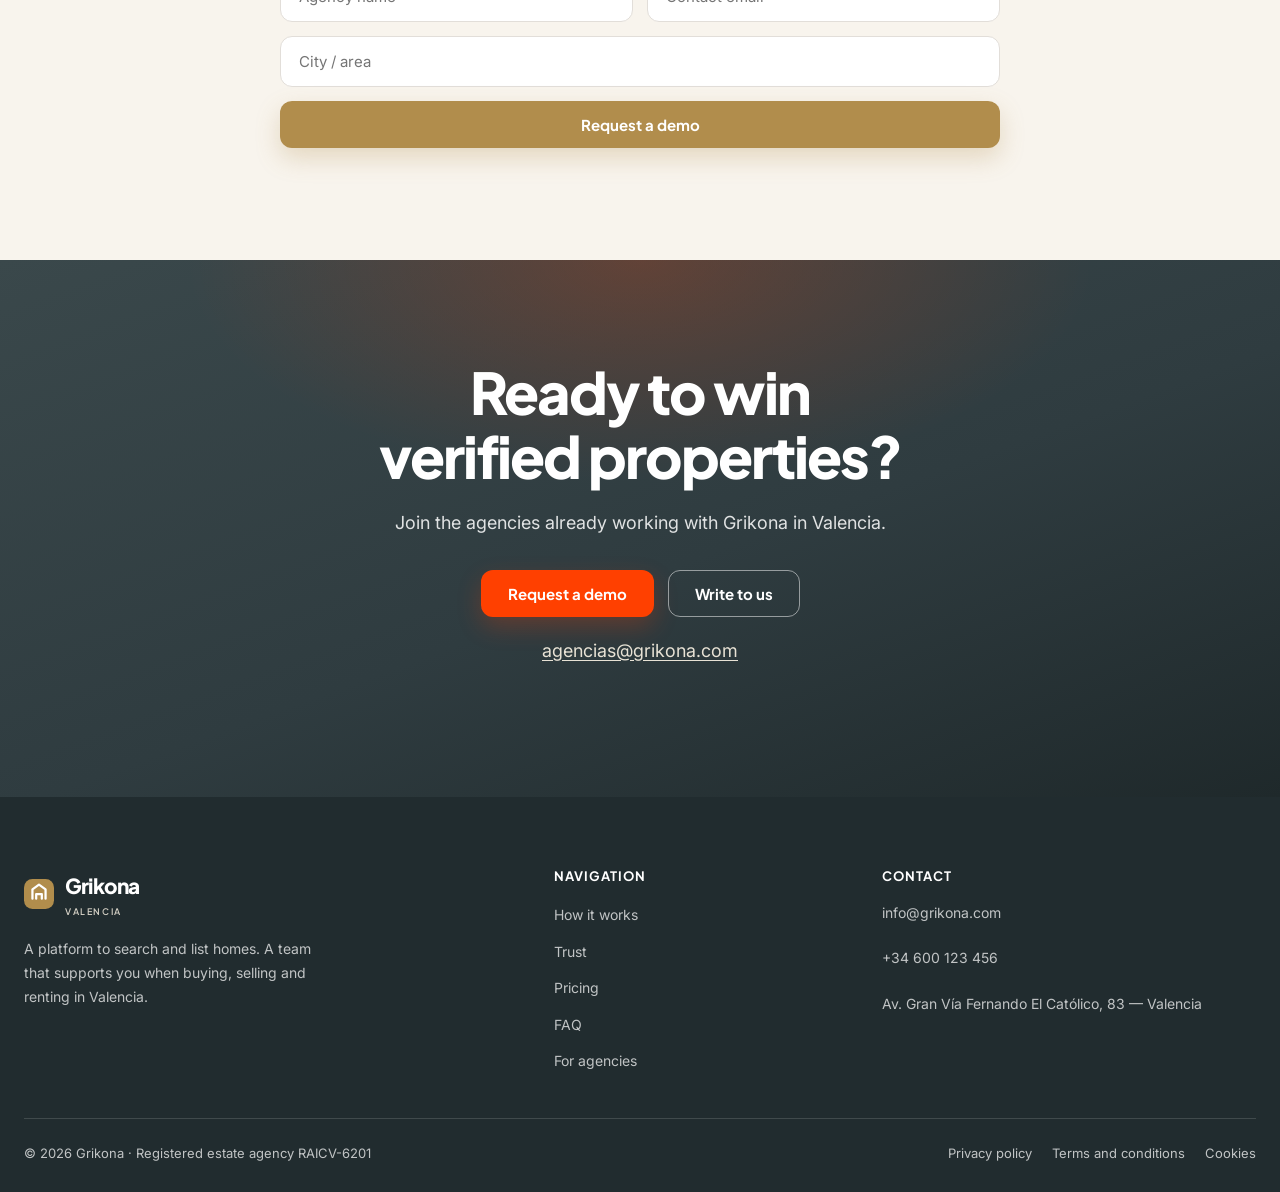
==== commit 5cbc7471: "Improve mobile responsiveness and fix validation/i18n issues - Header: off-canvas menu with in-menu " ====
--- a/inmobiliarias.html
+++ b/inmobiliarias.html
@@ -2,12 +2,13 @@
 <html lang="es">
 <head>
   <meta charset="UTF-8">
-  <meta name="viewport" content="width=device-width, initial-scale=1.0">
+  <meta name="viewport" content="width=device-width, initial-scale=1.0, viewport-fit=cover">
+  <meta name="theme-color" content="#2F3C40">
   <title data-i18n="ag.meta.title">Para inmobiliarias — Dashboard de Grikona</title>
   <meta name="description" content="Recibe solicitudes de propietarios verificados y organiza captaciones, equipo y seguimiento desde el dashboard profesional de Grikona.">
   <link rel="preconnect" href="https://fonts.googleapis.com">
   <link rel="preconnect" href="https://fonts.gstatic.com" crossorigin>
-  <link href="https://fonts.googleapis.com/css2?family=Plus+Jakarta+Sans:wght@400;500;600;700;800&family=Inter:wght@400;500;600&display=swap" rel="stylesheet">
+  <link href="https://fonts.googleapis.com/css2?family=Plus+Jakarta+Sans:wght@400;500;600;700;800&amp;family=Inter:wght@400;500;600&amp;display=swap" rel="stylesheet">
   <link rel="stylesheet" href="css/styles.css">
   <link rel="icon" type="image/svg+xml" href="img/favicon.svg">
 </head>
@@ -25,6 +26,7 @@
       <li><a href="index.html#precios" data-i18n="nav.pricing">Precios</a></li>
       <li><a href="index.html#faq" data-i18n="nav.faq">FAQ</a></li>
       <li><a href="inmobiliarias.html" data-i18n="nav.agencies">Para inmobiliarias</a></li>
+      <li class="nav-links__cta"><a href="#demo" class="btn btn-secondary" data-i18n="ag.hero.cta1">Solicitar demo</a></li>
     </ul>
     <div class="nav-actions">
       <div class="lang-select">
@@ -37,6 +39,7 @@
           <button class="lang-select__opt" type="button" data-lang="es"><span class="lang-select__flag">🇪🇸</span> Español</button>
           <button class="lang-select__opt" type="button" data-lang="en"><span class="lang-select__flag">🇬🇧</span> English</button>
           <button class="lang-select__opt" type="button" data-lang="zh"><span class="lang-select__flag">🇨🇳</span> 中文</button>
+          <button class="lang-select__opt" type="button" data-lang="ru"><span class="lang-select__flag">🇷🇺</span> Русский</button>
         </div>
       </div>
       <a href="#demo" class="btn btn-secondary btn--sm" data-i18n="ag.hero.cta1">Solicitar demo</a>
@@ -159,7 +162,7 @@
       <h2 data-i18n="ag.demo.h2">Descubre el dashboard en 20 minutos</h2>
       <p class="lead" data-i18n="ag.demo.lead">Cuéntanos quién eres y te enseñamos cómo Grikona puede llenar tu cartera de inmuebles verificados.</p>
     </div>
-    <form class="reveal" data-delay="1" id="waitlistForm" style="display:grid;grid-template-columns:1fr 1fr;gap:14px;max-width:100%">
+    <form class="demo-form reveal" data-delay="1" id="waitlistForm" data-done-key="ag.demo.done" style="max-width:100%">
       <input required data-i18n-placeholder="ag.demo.agency" placeholder="Nombre de la agencia" aria-label="Agencia" style="padding:15px 18px;border-radius:12px;border:1.5px solid var(--bg-gray-dark);font-family:inherit;font-size:15px;outline:none">
       <input type="email" required data-i18n-placeholder="ag.demo.email" placeholder="Email de contacto" aria-label="Email" style="padding:15px 18px;border-radius:12px;border:1.5px solid var(--bg-gray-dark);font-family:inherit;font-size:15px;outline:none">
       <input data-i18n-placeholder="ag.demo.zone" placeholder="Ciudad / zona" aria-label="Zona" style="padding:15px 18px;border-radius:12px;border:1.5px solid var(--bg-gray-dark);font-family:inherit;font-size:15px;outline:none;grid-column:1/-1">
--- a/css/styles.css
+++ b/css/styles.css
@@ -169,18 +169,20 @@
   .site-header.open .nav-links {
     display: flex;
     position: absolute;
-    top: 76px; left: 0; right: 0;
+    top: 100%; left: 0; right: 0;
     flex-direction: column;
     align-items: stretch;
     gap: 4px;
     background: var(--primary-darker);
     border-bottom: 1px solid rgba(255,255,255,.1);
     padding: 16px 24px 22px;
+    box-shadow: 0 24px 40px rgba(20,30,32,.35);
   }
   .site-header.open .nav-links a { padding: 13px 12px; }
-  .site-header.open .nav-actions .btn { display: inline-flex; }
-  .site-header.open .nav { flex-wrap: wrap; }
-  .site-header.open .nav-actions { margin-left: auto; }
+  .nav-links__cta { display: none; }
+  .site-header.open .nav-links__cta { display: block; margin-top: 10px; }
+  .site-header.open .nav-links__cta .btn { width: 100%; }
+  body.nav-open { overflow: hidden; }
 }
 
 /* ---------- Hero ---------- */
@@ -261,7 +263,7 @@
 .pcard {
   position: absolute; inset: 0; border-radius: 20px; overflow: hidden;
   background: var(--primary); border: 1px solid rgba(255,255,255,.4);
-  cursor: grab; user-select: none;
+  cursor: grab; user-select: none; touch-action: pan-y;
   will-change: transform;
 }
 .pcard:active { cursor: grabbing; }
@@ -365,7 +367,7 @@
 .trust__statement { font-family: var(--font-heading); font-weight: 600; font-size: 21px; line-height: 1.5; letter-spacing: -.02em; margin-top: 30px; color: var(--primary-dark); }
 .trust__intro { max-width: 420px; color: var(--text-muted-strong); font-size: 15px; line-height: 1.8; margin-top: 15px; }
 .verification-head { display: flex; align-items: center; gap: 26px; padding-bottom: 28px; position: relative; }
-.big-three { font-family: var(--font-heading); font-weight: 800; font-size: 168px; line-height: .95; letter-spacing: -.09em; color: var(--primary-dark); }
+.big-three { font-family: var(--font-heading); font-weight: 800; font-size: clamp(96px, 22vw, 168px); line-height: .95; letter-spacing: -.09em; color: var(--primary-dark); }
 .verification-head p { font-family: var(--font-heading); font-weight: 600; font-size: 23px; line-height: 1.35; letter-spacing: -.03em; color: var(--primary-dark); }
 .verification-head p strong { font-weight: 800; }
 .verification-list { list-style: none; margin: 0; padding: 0; }
@@ -405,7 +407,7 @@
 .showcase__bar i:nth-child(1) { background: #ff5f57; }
 .showcase__bar i:nth-child(2) { background: #febc2e; }
 .showcase__bar i:nth-child(3) { background: #28c840; }
-.showcase__bar span { margin-left: 12px; font-size: 12px; color: var(--text-muted); background: #fff; border-radius: 6px; padding: 4px 12px; }
+.showcase__bar span { margin-left: 12px; font-size: 12px; color: var(--text-muted); background: #fff; border-radius: 6px; padding: 4px 12px; min-width: 0; overflow: hidden; text-overflow: ellipsis; white-space: nowrap; }
 .dash-grid { display: grid; grid-template-columns: 220px 1fr; min-height: 380px; }
 .dash-side { background: var(--primary-darker); color: rgba(255,255,255,.8); padding: 22px 16px; }
 .dash-side .brand { font-size: 1rem; margin-bottom: 26px; }
@@ -718,6 +720,55 @@
 .check-list li { display: flex; gap: 12px; align-items: flex-start; font-size: 16px; }
 .check-list li svg { flex: none; margin-top: 4px; color: var(--primary); }
 
+/* ---------- Demo form (inmobiliarias) ---------- */
+.demo-form { display: grid; grid-template-columns: 1fr 1fr; gap: 14px; }
+
+/* ---------- Mobile refinements ---------- */
+@media (max-width: 900px) {
+  .trust { padding: 72px 0 0; }
+  .trust__grid { grid-template-columns: 1fr; gap: 44px; }
+  .verification-head { gap: 18px; }
+  .trust__footer { margin-top: 40px; padding: 28px 0; gap: 24px; }
+  .dash-main { padding: 20px; }
+}
+
+@media (max-width: 767px) {
+  .section { padding: 64px 0; }
+  .section--tight { padding: 48px 0; }
+  .section-head { margin-bottom: 36px; }
+  .hero { padding: 48px 0 60px; }
+  .launch-fee strong { font-size: 44px; }
+  .community strong { font-size: 28px; }
+  .roadmap__vision { margin-top: 44px; padding-left: 20px; }
+  .tabs { margin-bottom: 32px; }
+}
+
+@media (max-width: 640px) {
+  .dash-kpis { grid-template-columns: 1fr; }
+  .final-cta { padding: 72px 0; }
+  .final-cta__actions { flex-direction: column; align-items: stretch; }
+  .final-cta__actions .btn,
+  .final-cta__actions input { width: 100%; }
+  .strip__label { font-size: 11px; }
+  .showcase__frame { border-radius: var(--radius); }
+}
+
+@media (max-width: 560px) {
+  .tabs { display: flex; width: 100%; }
+  .tab { flex: 1; padding: 11px 10px; font-size: 14px; }
+  .demo-form { grid-template-columns: 1fr; }
+  .hero__social { gap: 12px; }
+  .hero__avatars img { width: 38px; height: 38px; }
+}
+
+@media (max-width: 480px) {
+  .container { width: min(100% - 32px, var(--maxw)); }
+  .brand { font-size: 1.15rem; }
+  .phone-demo { width: 100%; }
+  .phone__controls { gap: 16px; }
+  .verification-list li { gap: 16px; padding: 20px 0; }
+}
+
 @media (prefers-reduced-motion: reduce) {
   html { scroll-behavior: auto; }
   *, *::before, *::after {
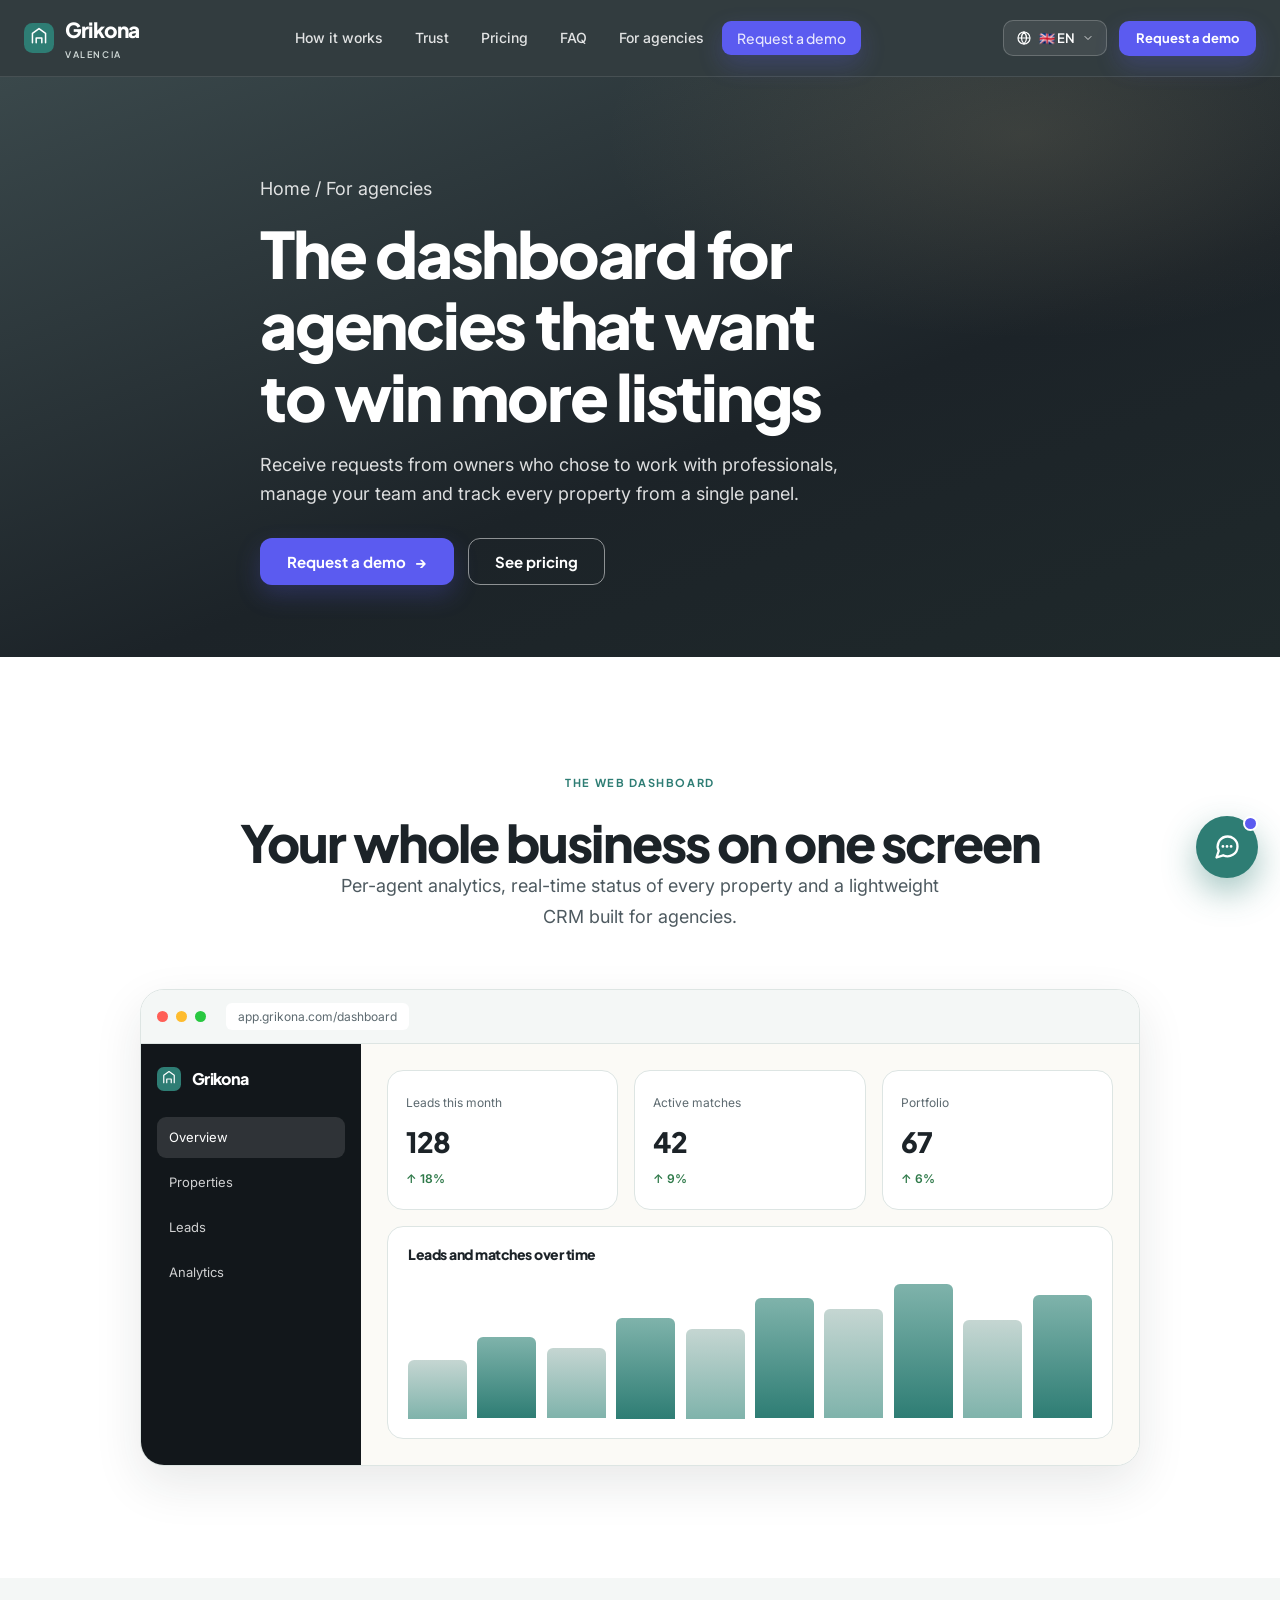
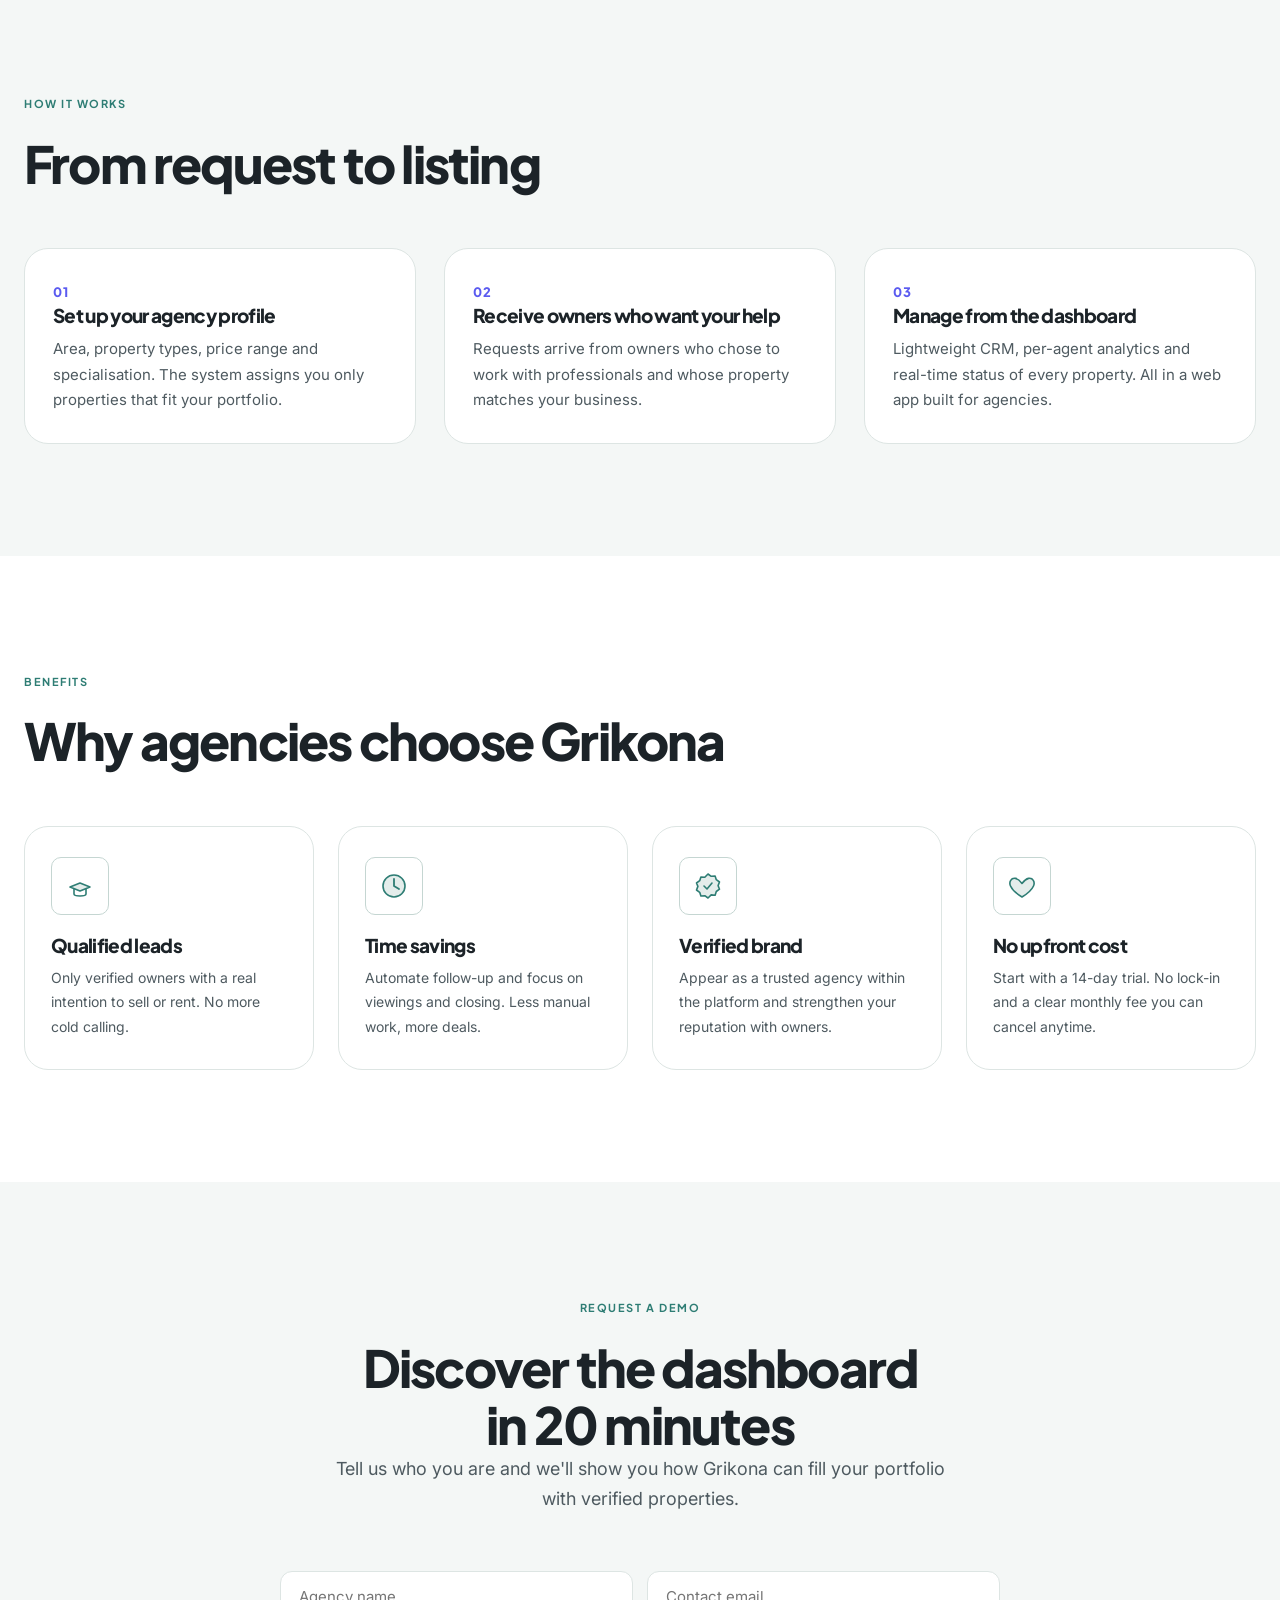
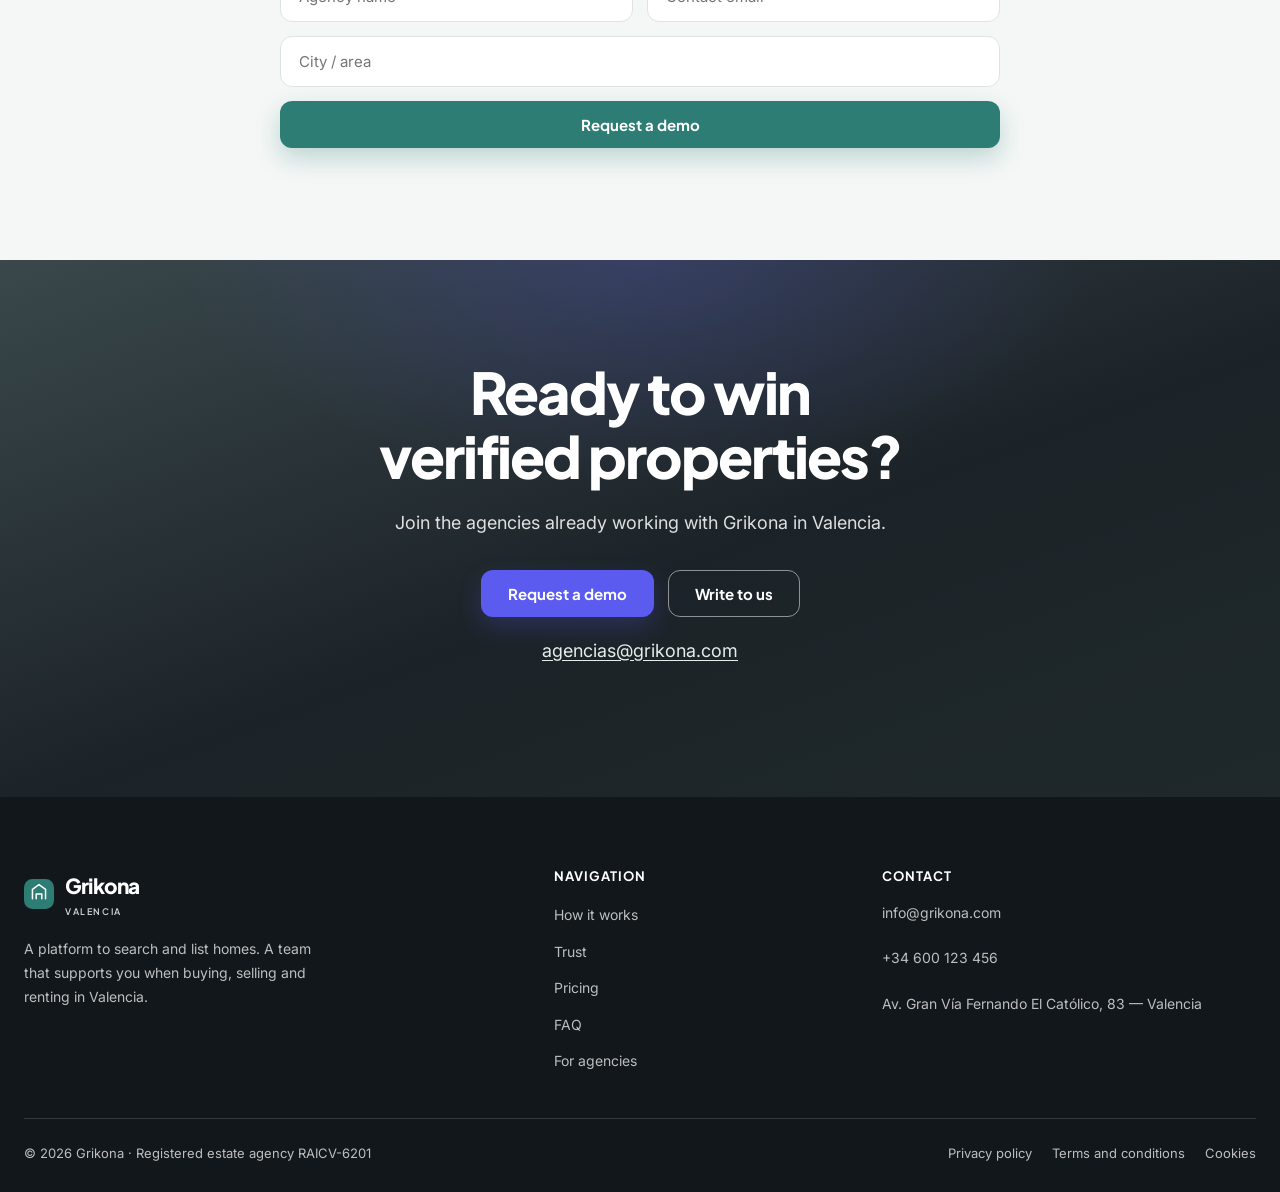
==== commit 6183205b: "Новая палитра (графит, бирюза, индиго) и более тонкие минималистичные иконки Co-Authored-By: Claude " ====
--- a/inmobiliarias.html
+++ b/inmobiliarias.html
@@ -3,7 +3,7 @@
 <head>
   <meta charset="UTF-8">
   <meta name="viewport" content="width=device-width, initial-scale=1.0, viewport-fit=cover">
-  <meta name="theme-color" content="#2F3C40">
+  <meta name="theme-color" content="#1C2328">
   <title data-i18n="ag.meta.title">Para inmobiliarias — Dashboard de Grikona</title>
   <meta name="description" content="Recibe solicitudes de propietarios verificados y organiza captaciones, equipo y seguimiento desde el dashboard profesional de Grikona.">
   <link rel="preconnect" href="https://fonts.googleapis.com">
@@ -17,7 +17,7 @@
 <header class="site-header" id="siteHeader">
   <div class="container nav">
     <a href="index.html" class="brand" aria-label="Grikona, inicio">
-      <svg width="30" height="30" viewBox="0 0 32 32" fill="none" aria-hidden="true"><rect width="32" height="32" rx="9" fill="#B18D4C"/><path d="M9 21V11l7-5 7 5v10" stroke="#fff" stroke-width="2.4" stroke-linecap="round" stroke-linejoin="round"/><path d="M13 21v-5h6v5" stroke="#fff" stroke-width="2.4" stroke-linecap="round" stroke-linejoin="round"/></svg>
+      <svg width="30" height="30" viewBox="0 0 32 32" fill="none" aria-hidden="true"><rect width="32" height="32" rx="9" fill="#2E7D74"/><path d="M9 21V11l7-5 7 5v10" stroke="#fff" stroke-width="1.6" stroke-linecap="round" stroke-linejoin="round"/><path d="M13 21v-5h6v5" stroke="#fff" stroke-width="1.6" stroke-linecap="round" stroke-linejoin="round"/></svg>
       <span>Grikona<small>Valencia</small></span>
     </a>
     <ul class="nav-links">
@@ -33,7 +33,7 @@
         <button class="lang-select__trigger" type="button" aria-label="Idioma">
           <svg class="lang-select__globe" viewBox="0 0 24 24" fill="none" aria-hidden="true"><circle cx="12" cy="12" r="9" stroke="currentColor" stroke-width="1.8"/><path d="M3 12h18M12 3c2.5 2.7 3.8 5.8 3.8 9S14.5 18.3 12 21c-2.5-2.7-3.8-5.8-3.8-9S9.5 5.7 12 3z" stroke="currentColor" stroke-width="1.8"/></svg>
           <span data-lang-current>🇪🇸 ES</span>
-          <svg class="lang-select__chev" width="12" height="12" viewBox="0 0 24 24" fill="none" aria-hidden="true"><path d="M6 9l6 6 6-6" stroke="currentColor" stroke-width="2.2" stroke-linecap="round" stroke-linejoin="round"/></svg>
+          <svg class="lang-select__chev" width="12" height="12" viewBox="0 0 24 24" fill="none" aria-hidden="true"><path d="M6 9l6 6 6-6" stroke="currentColor" stroke-width="1.6" stroke-linecap="round" stroke-linejoin="round"/></svg>
         </button>
         <div class="lang-select__menu">
           <button class="lang-select__opt" type="button" data-lang="es"><span class="lang-select__flag">🇪🇸</span> Español</button>
@@ -72,7 +72,7 @@
       <div class="showcase__bar"><i></i><i></i><i></i><span>app.grikona.com/dashboard</span></div>
       <div class="dash-grid">
         <aside class="dash-side">
-          <div class="brand"><svg width="24" height="24" viewBox="0 0 32 32" fill="none"><rect width="32" height="32" rx="9" fill="#B18D4C"/><path d="M9 21V11l7-5 7 5v10" stroke="#fff" stroke-width="2.4" stroke-linecap="round" stroke-linejoin="round"/><path d="M13 21v-5h6v5" stroke="#fff" stroke-width="2.4" stroke-linecap="round" stroke-linejoin="round"/></svg>Grikona</div>
+          <div class="brand"><svg width="24" height="24" viewBox="0 0 32 32" fill="none"><rect width="32" height="32" rx="9" fill="#2E7D74"/><path d="M9 21V11l7-5 7 5v10" stroke="#fff" stroke-width="1.6" stroke-linecap="round" stroke-linejoin="round"/><path d="M13 21v-5h6v5" stroke="#fff" stroke-width="1.6" stroke-linecap="round" stroke-linejoin="round"/></svg>Grikona</div>
           <ul>
             <li class="active" data-i18n="dash.nav1">Resumen</li>
             <li data-i18n="dash.nav2">Propiedades</li>
@@ -132,22 +132,22 @@
     </div>
     <div class="features">
       <article class="feature reveal" data-delay="1">
-        <div class="feature__icon"><svg viewBox="0 0 32 32" fill="none"><path d="M6 17l10-4 10 4-10 4-10-4z" fill="#E8E2D5" stroke="#B18D4C" stroke-width="1.6" stroke-linejoin="round"/><path d="M10 19v5c0 1.1 2.7 2 6 2s6-.9 6-2v-5" stroke="#B18D4C" stroke-width="1.6" stroke-linejoin="round"/></svg></div>
+        <div class="feature__icon"><svg viewBox="0 0 32 32" fill="none"><path d="M6 17l10-4 10 4-10 4-10-4z" fill="#E4EDEB" stroke="#2E7D74" stroke-width="1.6" stroke-linejoin="round"/><path d="M10 19v5c0 1.1 2.7 2 6 2s6-.9 6-2v-5" stroke="#2E7D74" stroke-width="1.6" stroke-linejoin="round"/></svg></div>
         <h3 data-i18n="ag.a1t">Leads cualificados</h3>
         <p data-i18n="ag.a1p">Solo propietarios verificados y con intención real de vender o alquilar. Se acabaron las puertas frías.</p>
       </article>
       <article class="feature reveal" data-delay="2">
-        <div class="feature__icon"><svg viewBox="0 0 32 32" fill="none"><circle cx="16" cy="16" r="11" fill="#E8E2D5" stroke="#B18D4C" stroke-width="1.6"/><path d="M16 9v7l5 3" stroke="#B18D4C" stroke-width="1.8" stroke-linecap="round" stroke-linejoin="round"/></svg></div>
+        <div class="feature__icon"><svg viewBox="0 0 32 32" fill="none"><circle cx="16" cy="16" r="11" fill="#E4EDEB" stroke="#2E7D74" stroke-width="1.6"/><path d="M16 9v7l5 3" stroke="#2E7D74" stroke-width="1.8" stroke-linecap="round" stroke-linejoin="round"/></svg></div>
         <h3 data-i18n="ag.a2t">Ahorro de tiempo</h3>
         <p data-i18n="ag.a2p">Automatiza el seguimiento y céntrate en las visitas y el cierre. Menos gestión manual, más operaciones.</p>
       </article>
       <article class="feature reveal" data-delay="3">
-        <div class="feature__icon"><svg viewBox="0 0 32 32" fill="none"><path d="M16 4l3.2 2.3 3.9-.3 1.2 3.7 3.2 2.3-1.4 3.6 1.4 3.6-3.2 2.3-1.2 3.7-3.9-.3L16 28l-3.2-2.3-3.9.3-1.2-3.7L4.5 20l1.4-3.6L4.5 13l3.2-2.3 1.2-3.7 3.9.3L16 4z" fill="#E8E2D5" stroke="#B18D4C" stroke-width="1.6" stroke-linejoin="round"/><path d="M12 16l3 3 5-6" stroke="#B18D4C" stroke-width="2" stroke-linecap="round" stroke-linejoin="round"/></svg></div>
+        <div class="feature__icon"><svg viewBox="0 0 32 32" fill="none"><path d="M16 4l3.2 2.3 3.9-.3 1.2 3.7 3.2 2.3-1.4 3.6 1.4 3.6-3.2 2.3-1.2 3.7-3.9-.3L16 28l-3.2-2.3-3.9.3-1.2-3.7L4.5 20l1.4-3.6L4.5 13l3.2-2.3 1.2-3.7 3.9.3L16 4z" fill="#E4EDEB" stroke="#2E7D74" stroke-width="1.6" stroke-linejoin="round"/><path d="M12 16l3 3 5-6" stroke="#2E7D74" stroke-width="1.6" stroke-linecap="round" stroke-linejoin="round"/></svg></div>
         <h3 data-i18n="ag.a3t">Marca verificada</h3>
         <p data-i18n="ag.a3p">Aparece como agencia de confianza dentro de la plataforma y refuerza tu reputación ante los propietarios.</p>
       </article>
       <article class="feature reveal" data-delay="4">
-        <div class="feature__icon"><svg viewBox="0 0 32 32" fill="none"><path d="M16 27s-9-5.4-11.5-11C2.7 12 5.2 7.5 9.5 8.4c2.3.5 4.3 2.2 6.5 5 2.2-2.8 4.2-4.5 6.5-5 4.3-.9 6.8 3.6 5 7.6C25 21.6 16 27 16 27z" fill="#E8E2D5" stroke="#B18D4C" stroke-width="1.6" stroke-linejoin="round"/></svg></div>
+        <div class="feature__icon"><svg viewBox="0 0 32 32" fill="none"><path d="M16 27s-9-5.4-11.5-11C2.7 12 5.2 7.5 9.5 8.4c2.3.5 4.3 2.2 6.5 5 2.2-2.8 4.2-4.5 6.5-5 4.3-.9 6.8 3.6 5 7.6C25 21.6 16 27 16 27z" fill="#E4EDEB" stroke="#2E7D74" stroke-width="1.6" stroke-linejoin="round"/></svg></div>
         <h3 data-i18n="ag.a4t">Sin coste de entrada</h3>
         <p data-i18n="ag.a4p">Empieza con 14 días de prueba. Sin permanencia y con una cuota mensual clara que puedes cancelar cuando quieras.</p>
       </article>
@@ -188,7 +188,7 @@
     <div class="footer-grid">
       <div class="footer-brand">
         <a href="index.html" class="brand">
-          <svg width="30" height="30" viewBox="0 0 32 32" fill="none" aria-hidden="true"><rect width="32" height="32" rx="9" fill="#B18D4C"/><path d="M9 21V11l7-5 7 5v10" stroke="#fff" stroke-width="2.4" stroke-linecap="round" stroke-linejoin="round"/><path d="M13 21v-5h6v5" stroke="#fff" stroke-width="2.4" stroke-linecap="round" stroke-linejoin="round"/></svg>
+          <svg width="30" height="30" viewBox="0 0 32 32" fill="none" aria-hidden="true"><rect width="32" height="32" rx="9" fill="#2E7D74"/><path d="M9 21V11l7-5 7 5v10" stroke="#fff" stroke-width="1.6" stroke-linecap="round" stroke-linejoin="round"/><path d="M13 21v-5h6v5" stroke="#fff" stroke-width="1.6" stroke-linecap="round" stroke-linejoin="round"/></svg>
           <span>Grikona<small>Valencia</small></span>
         </a>
         <p data-i18n="footer.desc">Una plataforma para buscar y publicar vivienda. Un equipo que te acompaña en la compra, la venta y el alquiler en Valencia.</p>
--- a/css/styles.css
+++ b/css/styles.css
@@ -5,25 +5,25 @@
 
 :root {
   /* Brand — paleta Grikona (arena + tinta + oro + naranja) */
-  --primary:        #B18D4C;   /* oro */
-  --primary-dark:   #2F3C40;   /* tinta */
-  --primary-darker: #212c2f;   /* tinta profunda */
-  --primary-light:  #C2A97C;   /* oro claro */
-  --secondary:      #FF4000;   /* naranja de atención */
-  --secondary-hover:#ff5a24;
-  --accent:         #E8E2D5;   /* arena media */
-  --accent-dark:    #D0C7B6;   /* arena intensa */
+  --primary:        #2E7D74;   /* oro */
+  --primary-dark:   #1C2328;   /* tinta */
+  --primary-darker: #12171B;   /* tinta profunda */
+  --primary-light:  #7FB3AB;   /* oro claro */
+  --secondary:      #5B5BF0;   /* naranja de atención */
+  --secondary-hover:#7373F5;
+  --accent:         #E4EDEB;   /* arena media */
+  --accent-dark:    #C5D6D2;   /* arena intensa */
 
   /* Surfaces */
   --bg-white:       #ffffff;
-  --bg-gray:        #F8F4ED;   /* arena clara */
-  --bg-gray-dark:   #e2ded9;   /* línea */
-  --bg-dark:        #2F3C40;
+  --bg-gray:        #F4F7F6;   /* arena clara */
+  --bg-gray-dark:   #DDE5E3;   /* línea */
+  --bg-dark:        #1C2328;
 
   /* Text */
-  --text-primary:   #2F3C40;
-  --text-muted:     #6A787C;
-  --text-muted-strong:#5b686c;
+  --text-primary:   #1C2328;
+  --text-muted:     #5D6A70;
+  --text-muted-strong:#4E5A60;
   --text-white:     #ffffff;
 
   /* System */
@@ -32,8 +32,8 @@
   --radius-lg: 24px;
   --radius-xl: 28px;
   --maxw:      1232px;
-  --shadow-sm: 0 2px 10px rgba(47, 60, 64, .06);
-  --shadow:    0 18px 48px rgba(47, 60, 64, .10);
+  --shadow-sm: 0 2px 10px rgba(28, 35, 40, .06);
+  --shadow:    0 18px 48px rgba(28, 35, 40, .10);
   --shadow-lg: 0 30px 70px rgba(20, 30, 32, .28);
 
   --font-heading: "Plus Jakarta Sans", "Segoe UI", system-ui, sans-serif;
@@ -115,12 +115,12 @@
   line-height: 1;
 }
 .btn:active { transform: translateY(1px); }
-.btn-primary { background: var(--primary); color: #fff; box-shadow: 0 10px 24px rgba(177,141,76,.28); }
+.btn-primary { background: var(--primary); color: #fff; box-shadow: 0 10px 24px rgba(46, 125, 116,.28); }
 .btn-primary:hover { background: var(--primary-dark); color: #fff; }
-.btn-secondary { background: var(--secondary); color: #fff; box-shadow: 0 10px 24px rgba(255,64,0,.24); }
+.btn-secondary { background: var(--secondary); color: #fff; box-shadow: 0 10px 24px rgba(91, 91, 240,.24); }
 .btn-secondary:hover { background: var(--secondary-hover); color: #fff; }
-.btn-ghost { background: transparent; color: var(--primary-dark); border-color: rgba(47,60,64,.25); }
-.btn-ghost:hover { border-color: var(--primary); color: var(--primary); background: rgba(177,141,76,.07); }
+.btn-ghost { background: transparent; color: var(--primary-dark); border-color: rgba(28, 35, 40,.25); }
+.btn-ghost:hover { border-color: var(--primary); color: var(--primary); background: rgba(46, 125, 116,.07); }
 .btn-light { background: #fff; color: var(--primary-dark); }
 .btn-light:hover { background: var(--accent); }
 .btn-outline-light { background: transparent; color: #fff; border-color: rgba(255,255,255,.5); }
@@ -190,7 +190,7 @@
   position: relative;
   background:
     radial-gradient(1200px 600px at 78% 8%, rgba(194,169,124,.20), transparent 60%),
-    radial-gradient(900px 500px at 8% 92%, rgba(255,64,0,.15), transparent 60%),
+    radial-gradient(900px 500px at 8% 92%, rgba(91, 91, 240,.15), transparent 60%),
     linear-gradient(160deg, #3a484b 0%, var(--primary-dark) 46%, #1f292b 100%);
   color: #fff;
   overflow: hidden;
@@ -215,8 +215,8 @@
   font-size: 11px; font-weight: 700; letter-spacing: .12em; text-transform: uppercase;
   padding: 8px 14px; border-radius: 999px; margin-bottom: 26px;
 }
-.hero__eyebrow .dot { width: 7px; height: 7px; border-radius: 50%; background: var(--secondary); box-shadow: 0 0 0 4px rgba(255,64,0,.25); animation: pulse 2s infinite; }
-@keyframes pulse { 0%,100% { box-shadow: 0 0 0 4px rgba(255,64,0,.25); } 50% { box-shadow: 0 0 0 8px rgba(255,64,0,.05); } }
+.hero__eyebrow .dot { width: 7px; height: 7px; border-radius: 50%; background: var(--secondary); box-shadow: 0 0 0 4px rgba(91, 91, 240,.25); animation: pulse 2s infinite; }
+@keyframes pulse { 0%,100% { box-shadow: 0 0 0 4px rgba(91, 91, 240,.25); } 50% { box-shadow: 0 0 0 8px rgba(91, 91, 240,.05); } }
 .hero h1 { color: #fff; max-width: 15ch; }
 .hero__lead { color: rgba(255,255,255,.84); font-size: 18px; line-height: 1.7; max-width: 540px; margin: 22px 0 32px; }
 .hero__actions { display: flex; gap: 14px; flex-wrap: wrap; }
@@ -243,7 +243,7 @@
   backdrop-filter: blur(20px);
   -webkit-backdrop-filter: blur(20px);
 }
-.phone__screen { background: linear-gradient(165deg, rgba(255,255,255,.05), rgba(47,60,64,.38)); border: 1px solid rgba(255,255,255,.16); border-radius: 35px; overflow: hidden; }
+.phone__screen { background: linear-gradient(165deg, rgba(255,255,255,.05), rgba(28, 35, 40,.38)); border: 1px solid rgba(255,255,255,.16); border-radius: 35px; overflow: hidden; }
 .phone__status { display: flex; justify-content: space-between; align-items: center; padding: 13px 20px 6px; font-size: 9px; color: rgba(255,255,255,.75); }
 .phone__island { width: 72px; height: 19px; border-radius: 20px; background: rgba(33,44,47,.65); }
 .phone__head { display: flex; justify-content: space-between; align-items: center; padding: 8px 18px 14px; }
@@ -292,7 +292,7 @@
 .phone__controls button:disabled { opacity: .5; cursor: default; }
 .ctrl-skip { background: rgba(255,255,255,.1); border: 1px solid rgba(255,255,255,.35); color: #fff; }
 .ctrl-info { background: rgba(255,255,255,.1); border: 1px solid rgba(255,255,255,.35); color: #fff; }
-.ctrl-like { background: var(--secondary); border: 0; color: #fff; box-shadow: 0 5px 18px rgba(255,64,0,.4); }
+.ctrl-like { background: var(--secondary); border: 0; color: #fff; box-shadow: 0 5px 18px rgba(91, 91, 240,.4); }
 .phone__hint { text-align: center; color: rgba(255,255,255,.7); font-size: 9px; padding: 4px 8px; }
 .phone__feedback { text-align: center; color: rgba(255,255,255,.85); font-size: 10px; min-height: 26px; padding: 8px; }
 .phone__bar { width: 88px; height: 4px; border-radius: 9px; background: rgba(255,255,255,.3); margin: 6px auto 10px; }
@@ -371,11 +371,11 @@
 .verification-head p { font-family: var(--font-heading); font-weight: 600; font-size: 23px; line-height: 1.35; letter-spacing: -.03em; color: var(--primary-dark); }
 .verification-head p strong { font-weight: 800; }
 .verification-list { list-style: none; margin: 0; padding: 0; }
-.verification-list li { display: flex; gap: 22px; padding: 25px 0; border-top: 1px solid rgba(47,60,64,.16); }
+.verification-list li { display: flex; gap: 22px; padding: 25px 0; border-top: 1px solid rgba(28, 35, 40,.16); }
 .verification-list .num { color: var(--primary); font-size: 11px; font-weight: 700; padding-top: 5px; font-variant-numeric: tabular-nums; }
 .verification-list h3 { font-size: 22px; }
 .verification-list p { color: var(--text-muted-strong); font-size: 14px; line-height: 1.6; margin-top: 7px; }
-.trust__footer { display: flex; justify-content: space-between; align-items: center; gap: 40px; border-top: 1px solid rgba(47,60,64,.16); margin-top: 56px; padding: 36px 0; flex-wrap: wrap; }
+.trust__footer { display: flex; justify-content: space-between; align-items: center; gap: 40px; border-top: 1px solid rgba(28, 35, 40,.16); margin-top: 56px; padding: 36px 0; flex-wrap: wrap; }
 .community { display: flex; align-items: center; gap: 22px; }
 .community__avatars { display: flex; padding-left: 8px; }
 .community__avatars img { width: 44px; height: 44px; border-radius: 50%; border: 3px solid var(--bg-gray); object-fit: cover; margin-left: -8px; }
@@ -389,12 +389,12 @@
 /* ---------- How it works (tabs) ---------- */
 .tabs { display: inline-flex; gap: 6px; background: var(--bg-gray); border-radius: 999px; padding: 6px; margin-bottom: 48px; }
 .tab { border: 0; background: none; cursor: pointer; font-family: var(--font-heading); font-weight: 600; font-size: 15px; color: var(--text-muted-strong); padding: 11px 24px; border-radius: 999px; transition: .22s; }
-.tab[aria-selected="true"] { background: var(--primary); color: #fff; box-shadow: 0 8px 20px rgba(177,141,76,.25); }
+.tab[aria-selected="true"] { background: var(--primary); color: #fff; box-shadow: 0 8px 20px rgba(46, 125, 116,.25); }
 .steps { display: grid; grid-template-columns: repeat(3, 1fr); gap: 28px; }
 .step { background: #fff; border: 1px solid var(--bg-gray-dark); border-radius: var(--radius-lg); padding: 30px 28px; transition: transform .25s, box-shadow .25s, border-color .25s; }
 .step:hover { transform: translateY(-6px); box-shadow: var(--shadow); border-color: transparent; }
 .step__num { font-family: var(--font-heading); font-weight: 800; font-size: 13px; color: var(--secondary); letter-spacing: .1em; }
-.step__icon { width: 54px; height: 54px; border-radius: 15px; background: var(--accent); color: var(--primary); display: grid; place-items: center; margin: 18px 0; }
+.step__icon { width: 54px; height: 54px; border-radius: 10px; background: transparent; border: 1.5px solid var(--primary); color: var(--primary); display: grid; place-items: center; margin: 18px 0; }
 .step h3 { font-size: 19px; margin-bottom: 10px; }
 .step p { color: var(--text-muted-strong); font-size: 15px; line-height: 1.7; margin: 0; }
 .tab-panel[hidden] { display: none; }
@@ -437,7 +437,7 @@
 .features { display: grid; grid-template-columns: repeat(4, 1fr); gap: 24px; }
 .feature { background: #fff; border: 1px solid var(--bg-gray-dark); border-radius: var(--radius-lg); padding: 30px 26px; transition: transform .25s, box-shadow .25s, border-color .25s; }
 .feature:hover { transform: translateY(-6px); box-shadow: var(--shadow); border-color: transparent; }
-.feature__icon { width: 58px; height: 58px; border-radius: 16px; background: var(--bg-gray); display: grid; place-items: center; margin-bottom: 20px; }
+.feature__icon { width: 58px; height: 58px; border-radius: 10px; background: var(--bg-white); border: 1.5px solid var(--accent-dark); color: var(--primary); display: grid; place-items: center; margin-bottom: 20px; }
 .feature__icon svg { width: 32px; height: 32px; }
 .feature h3 { font-size: 19px; margin-bottom: 10px; }
 .feature p { color: var(--text-muted-strong); font-size: 14px; line-height: 1.75; margin: 0; }
@@ -542,7 +542,7 @@
 }
 .final-cta::after {
   content: ""; position: absolute; inset: 0;
-  background: radial-gradient(700px 340px at 50% 0%, rgba(255,64,0,.22), transparent 65%);
+  background: radial-gradient(700px 340px at 50% 0%, rgba(91, 91, 240,.22), transparent 65%);
   pointer-events: none;
 }
 .final-cta__inner { position: relative; z-index: 2; max-width: 760px; margin-inline: auto; }
@@ -550,7 +550,7 @@
 .final-cta h2 .mow {
   display: inline-block; vertical-align: middle; width: .95em; height: .95em;
   border-radius: 50%; background: var(--secondary); margin: 0 .08em;
-  box-shadow: 0 0 0 6px rgba(255,64,0,.22);
+  box-shadow: 0 0 0 6px rgba(91, 91, 240,.22);
 }
 .final-cta p { color: rgba(255,255,255,.85); font-size: 18px; margin: 20px auto 32px; max-width: 560px; }
 .final-cta__actions { display: flex; gap: 14px; justify-content: center; flex-wrap: wrap; }
@@ -614,7 +614,7 @@
   position: fixed; right: 22px; bottom: 22px; z-index: 95;
   width: 62px; height: 62px; border-radius: 50%; border: 0; cursor: pointer;
   background: var(--primary); color: #fff; display: grid; place-items: center;
-  box-shadow: 0 14px 34px rgba(177,141,76,.45);
+  box-shadow: 0 14px 34px rgba(46, 125, 116,.45);
   transition: transform .2s, background-color .2s, opacity .2s;
 }
 .chat-launcher:hover { transform: scale(1.06); background: var(--primary-dark); }
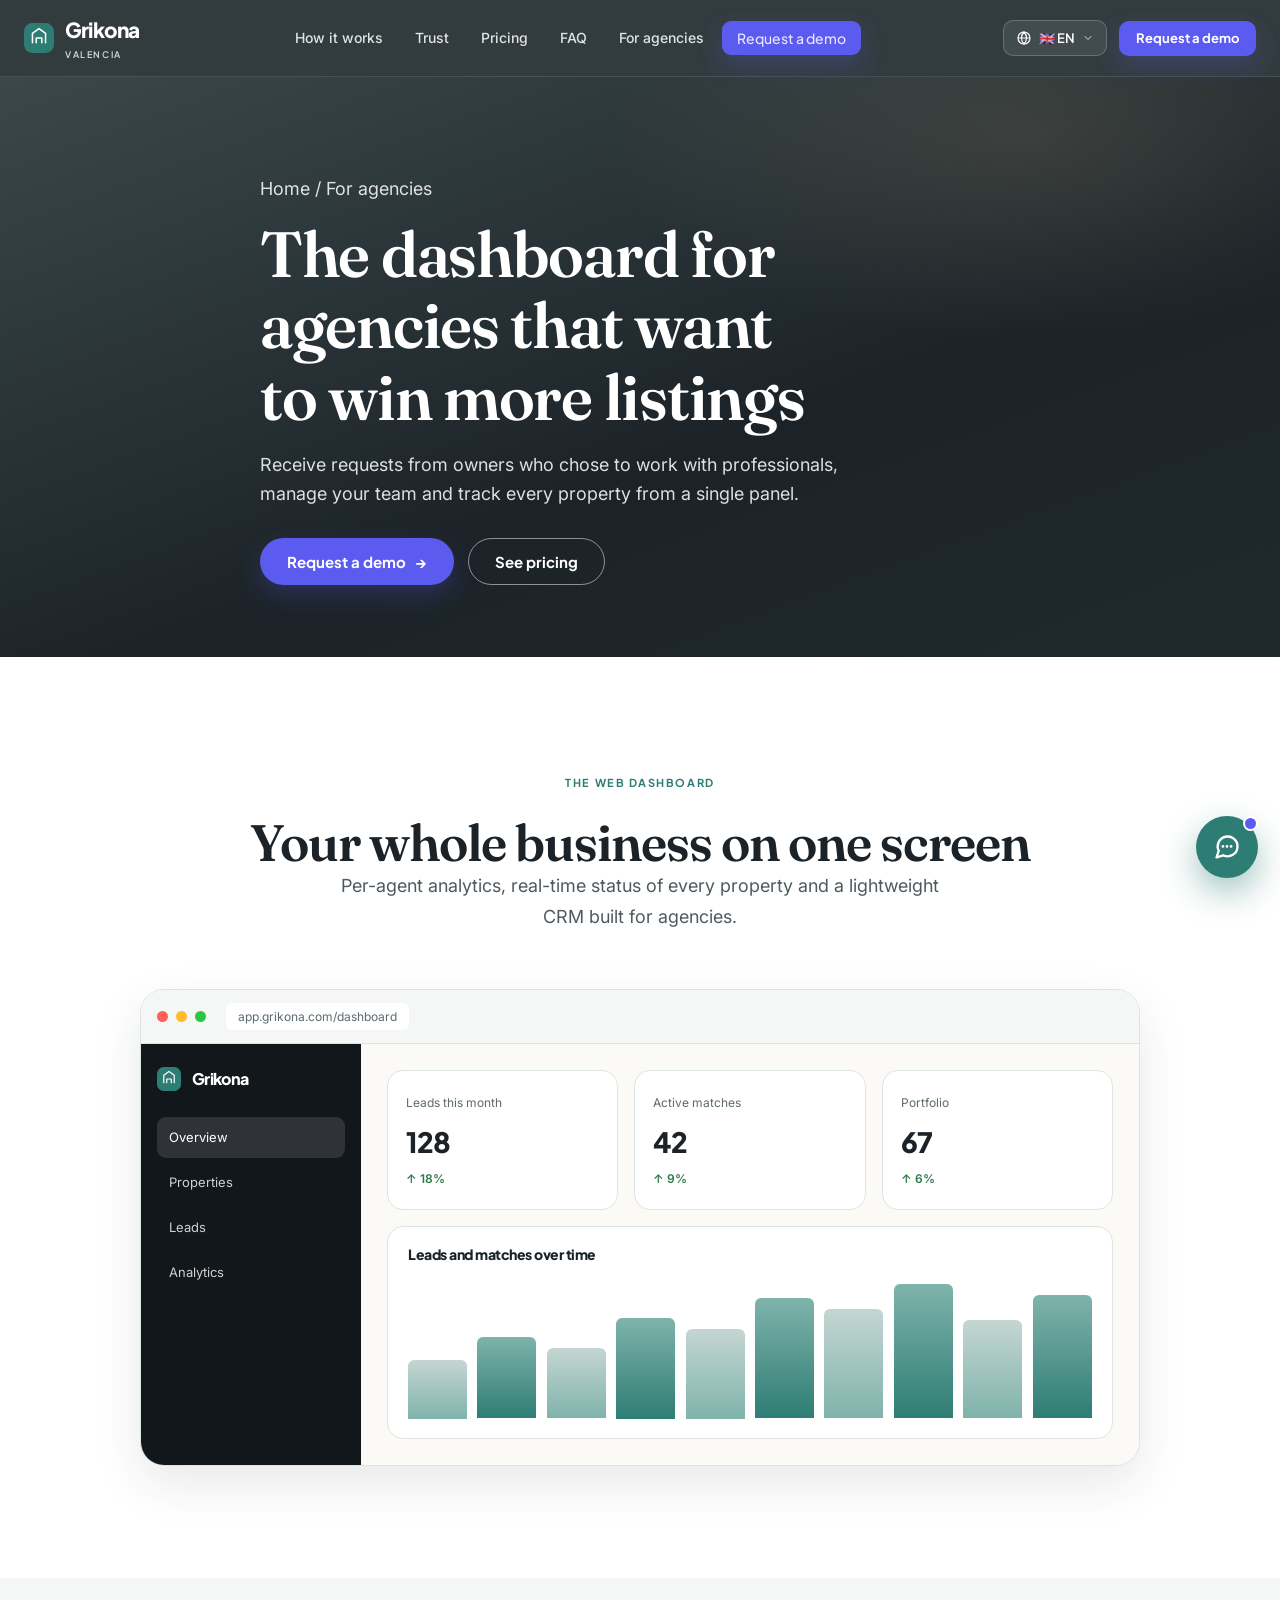
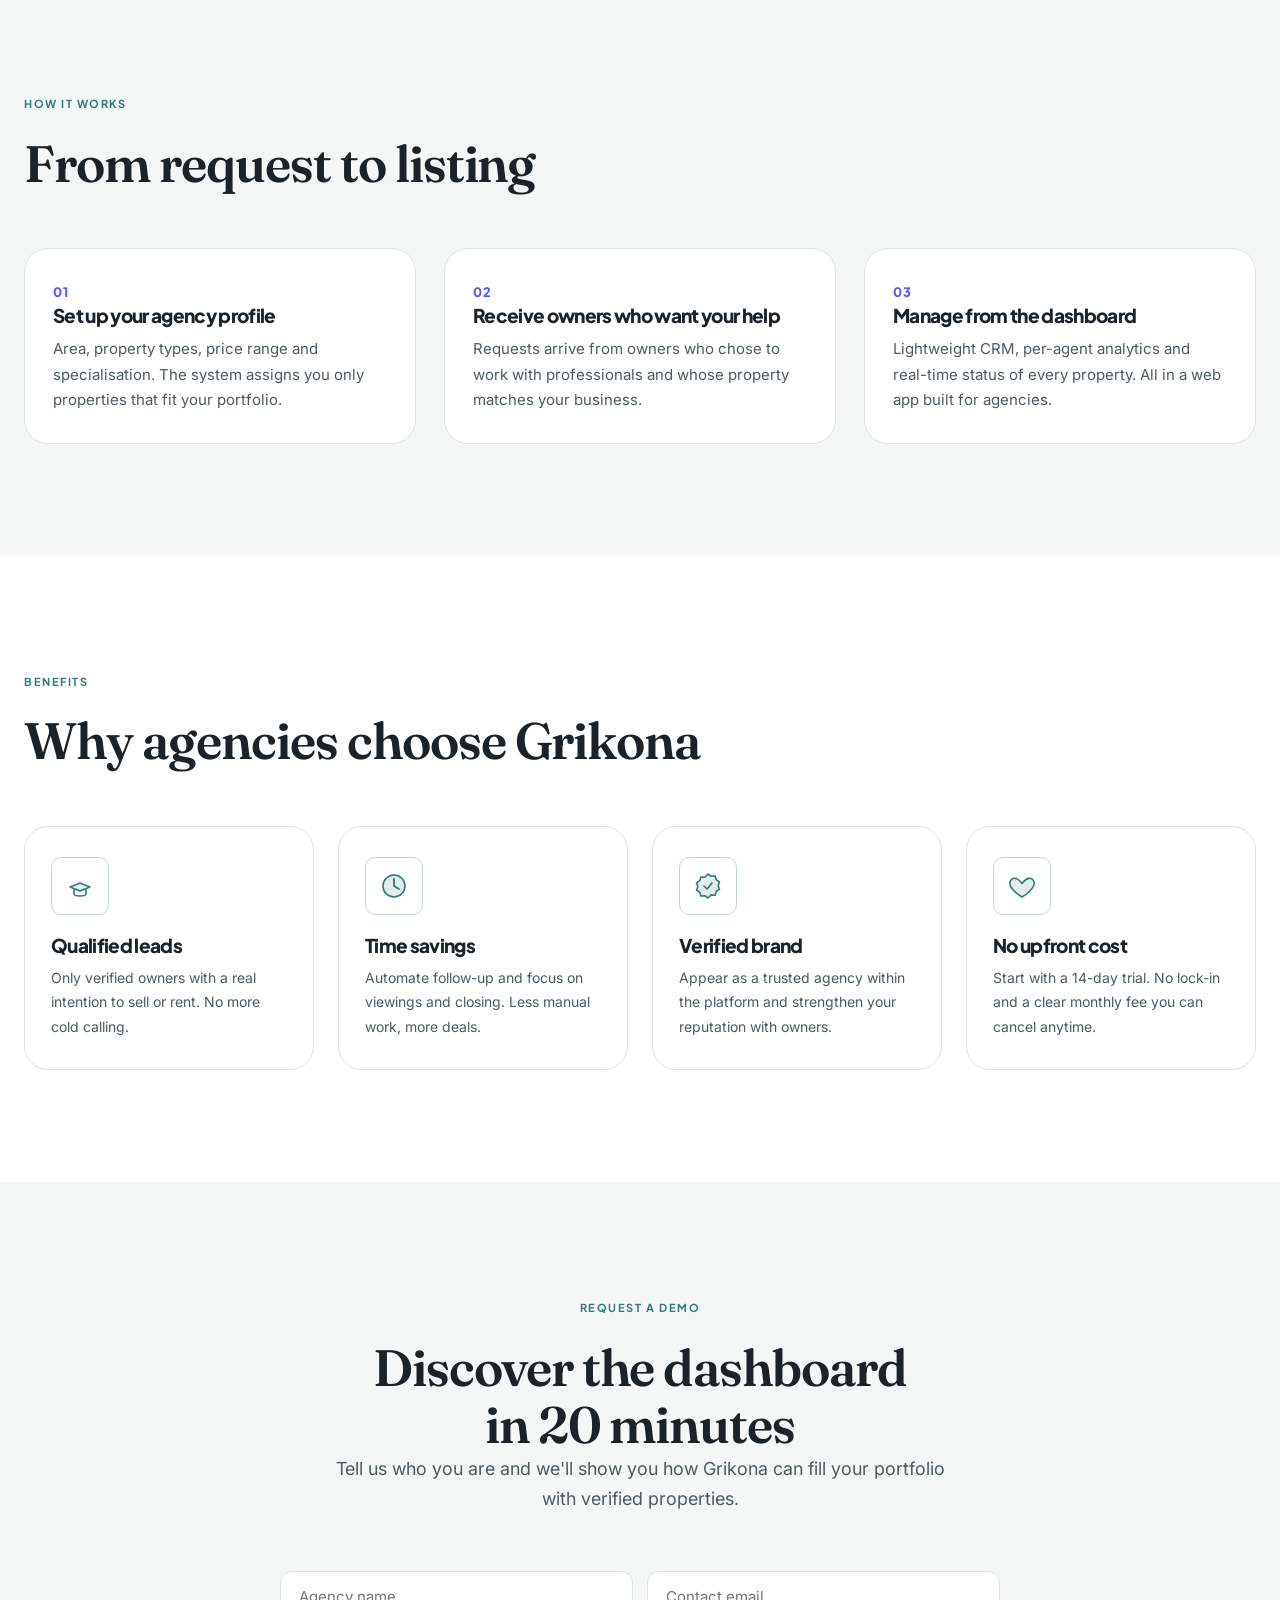
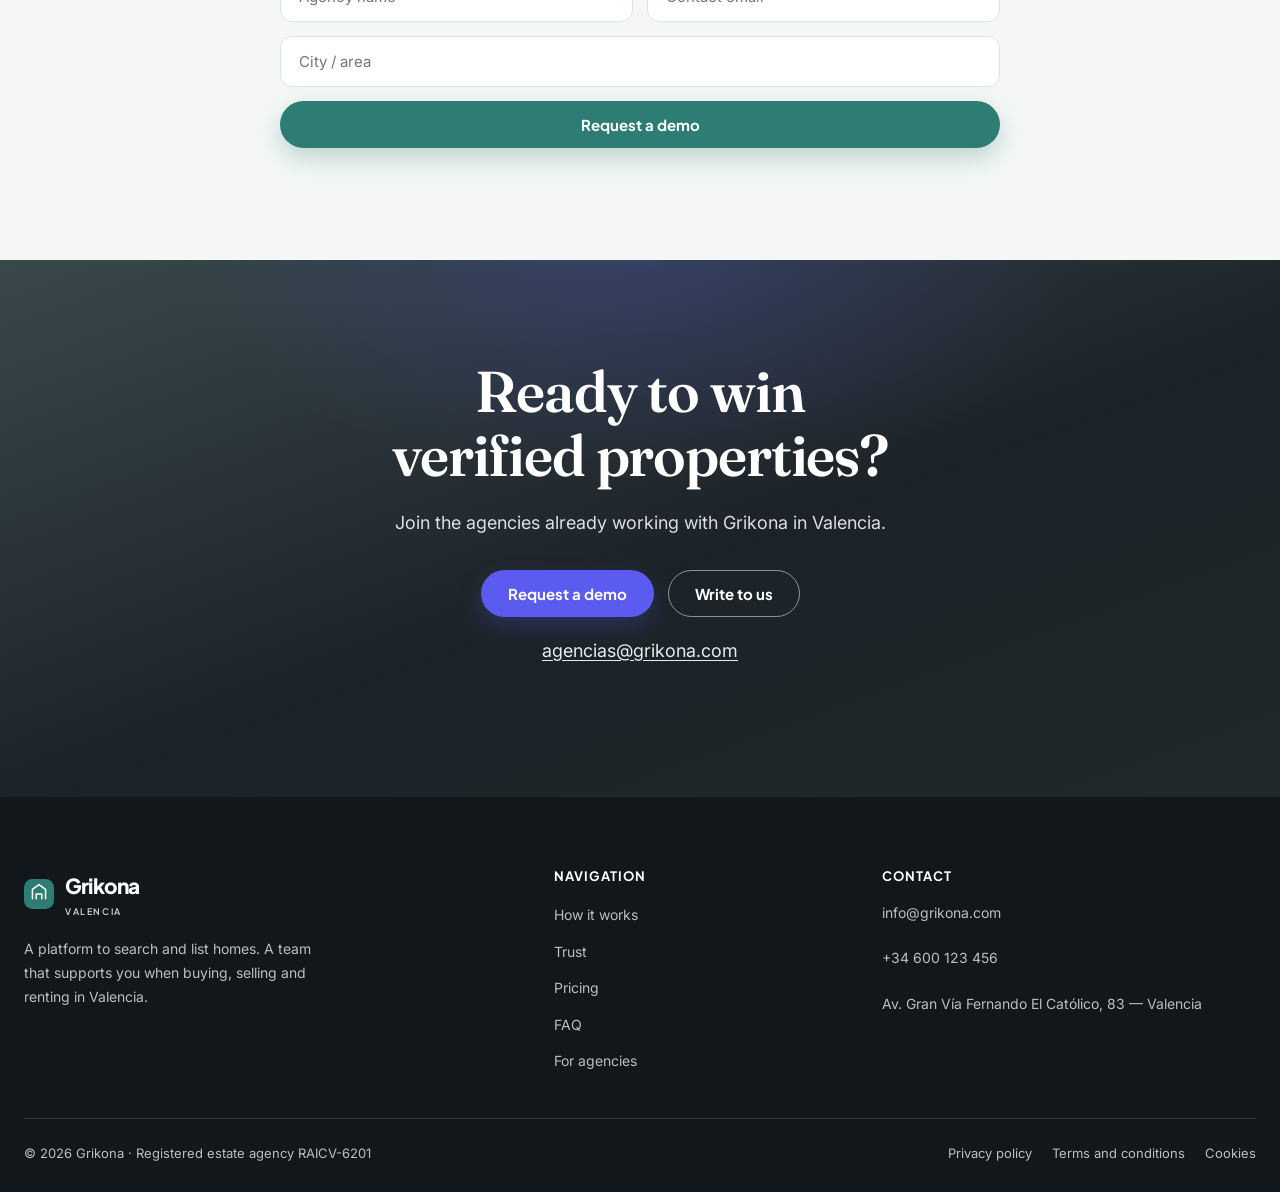
==== commit 7256c5f2: "Заголовки шрифтом Fraunces, кнопки-пилюли, индикатор прокрутки Co-Authored-By: Claude Opus 5.5 <nore" ====
--- a/inmobiliarias.html
+++ b/inmobiliarias.html
@@ -8,11 +8,12 @@
   <meta name="description" content="Recibe solicitudes de propietarios verificados y organiza captaciones, equipo y seguimiento desde el dashboard profesional de Grikona.">
   <link rel="preconnect" href="https://fonts.googleapis.com">
   <link rel="preconnect" href="https://fonts.gstatic.com" crossorigin>
-  <link href="https://fonts.googleapis.com/css2?family=Plus+Jakarta+Sans:wght@400;500;600;700;800&amp;family=Inter:wght@400;500;600&amp;display=swap" rel="stylesheet">
+  <link href="https://fonts.googleapis.com/css2?family=Fraunces:opsz,wght@9..144,500;9..144,600&amp;family=Plus+Jakarta+Sans:wght@400;500;600;700;800&amp;family=Inter:wght@400;500;600&amp;display=swap" rel="stylesheet">
   <link rel="stylesheet" href="css/styles.css">
   <link rel="icon" type="image/svg+xml" href="img/favicon.svg">
 </head>
 <body>
+<div class="scroll-progress" aria-hidden="true"></div>
 
 <header class="site-header" id="siteHeader">
   <div class="container nav">
--- a/css/styles.css
+++ b/css/styles.css
@@ -65,6 +65,7 @@
   text-wrap: balance;
 }
 h1 { font-size: clamp(2.4rem, 5.4vw, 4rem); }
+h1, h2 { font-family: "Fraunces", Georgia, serif; font-weight: 600; letter-spacing: -.02em; font-optical-sizing: auto; }
 h2 { font-size: clamp(2rem, 4vw, 3.25rem); }
 h3 { font-size: 1.35rem; }
 p  { margin: 0 0 1rem; }
@@ -107,7 +108,7 @@
   font-weight: 700;
   font-size: 15px;
   padding: 15px 26px;
-  border-radius: 12px;
+  border-radius: 999px;
   border: 1.5px solid transparent;
   cursor: pointer;
   transition: background-color .22s ease, color .22s ease, border-color .22s ease, transform .22s ease, box-shadow .22s ease;
@@ -778,3 +779,7 @@
   }
   .reveal { opacity: 1; transform: none; }
 }
+
+/* Индикатор прокрутки страницы */
+.scroll-progress { position: fixed; top: 0; left: 0; height: 3px; width: 100%; z-index: 9999; pointer-events: none;
+  background: linear-gradient(90deg, var(--primary), var(--secondary)); transform-origin: 0 50%; transform: scaleX(var(--scroll, 0)); }
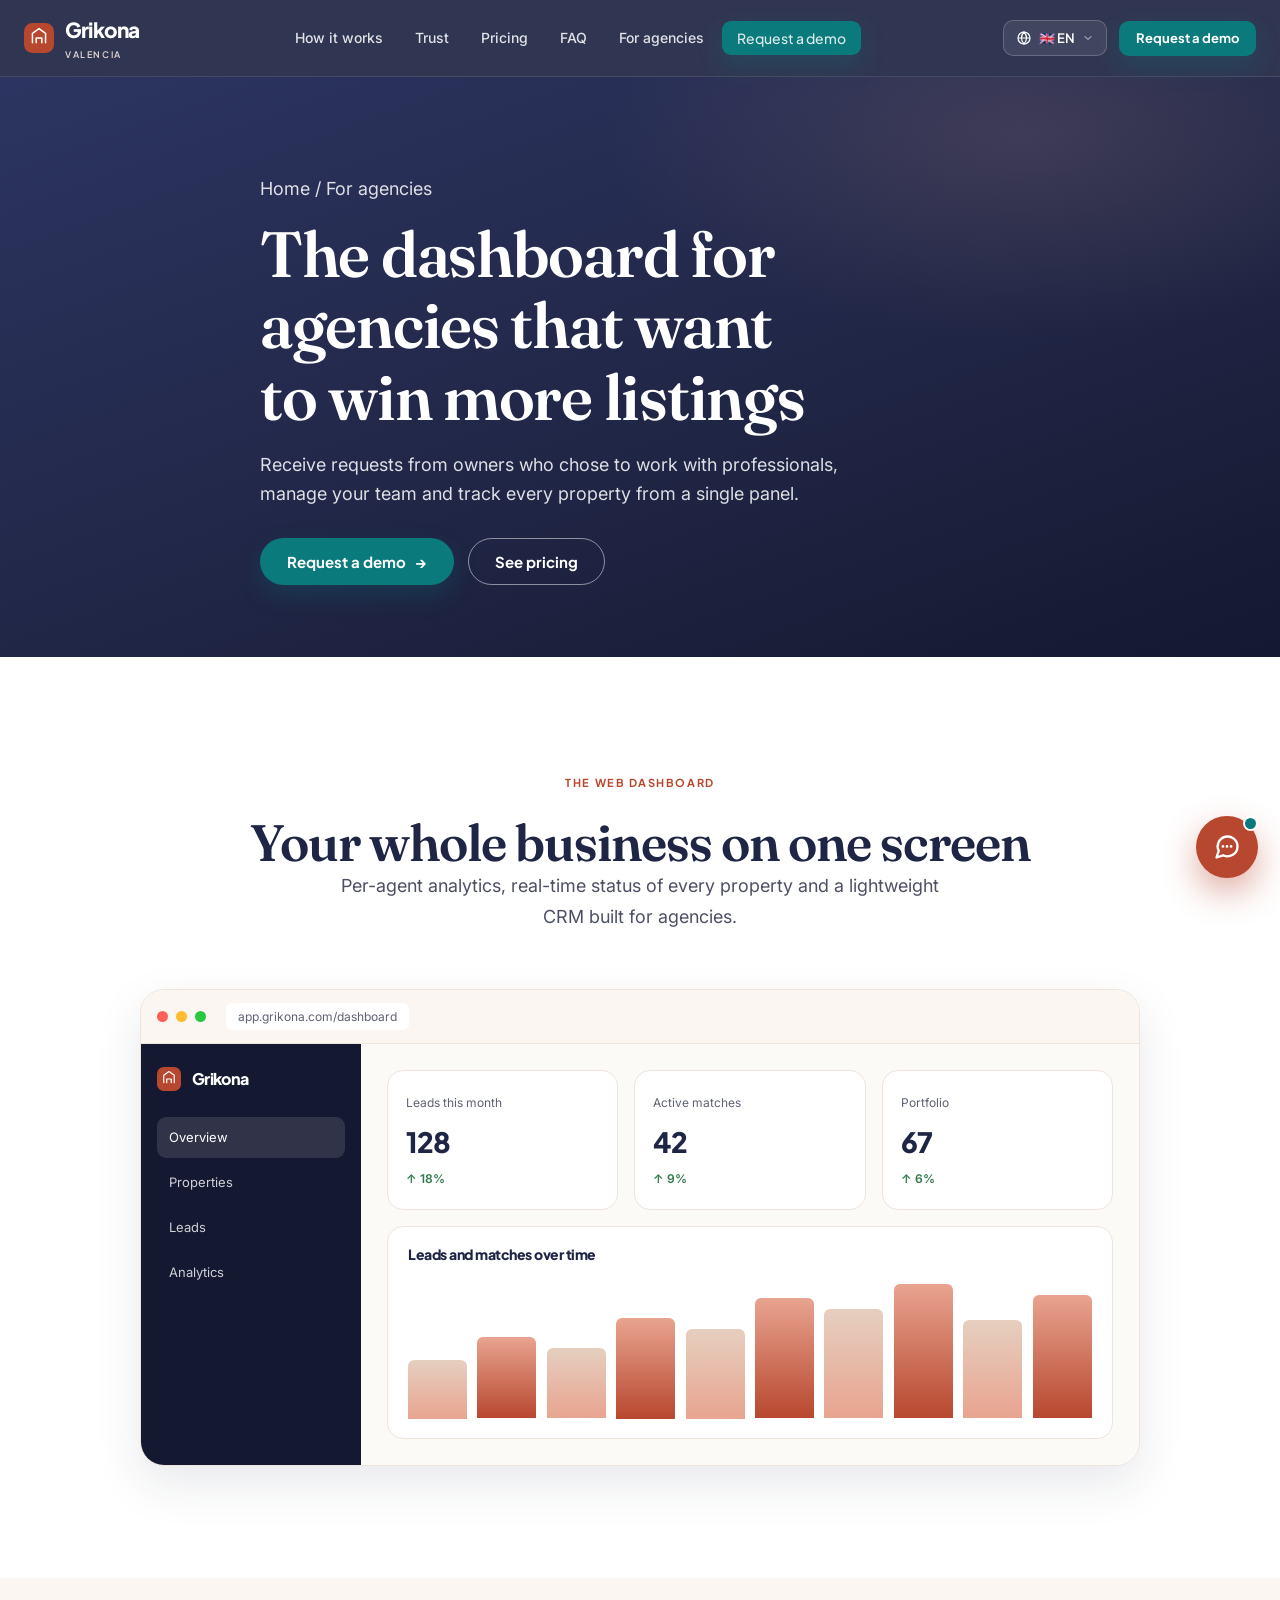
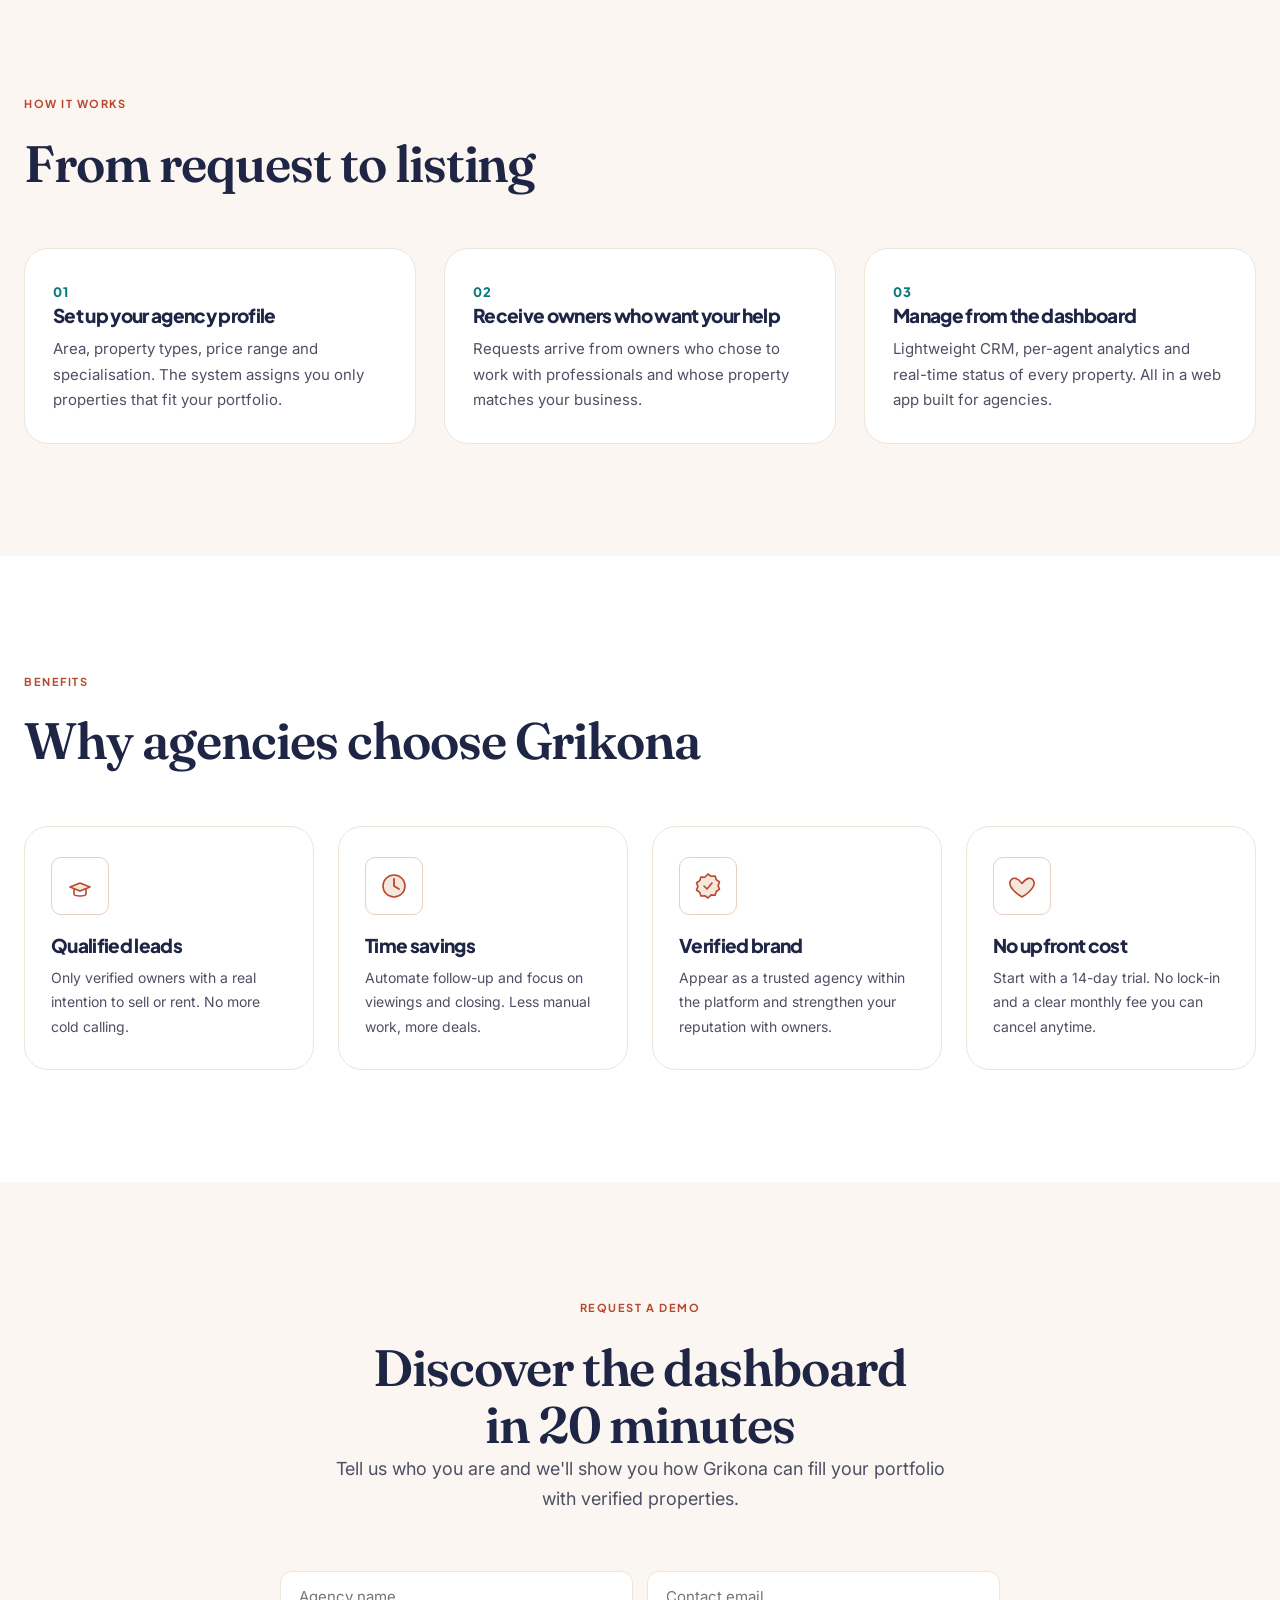
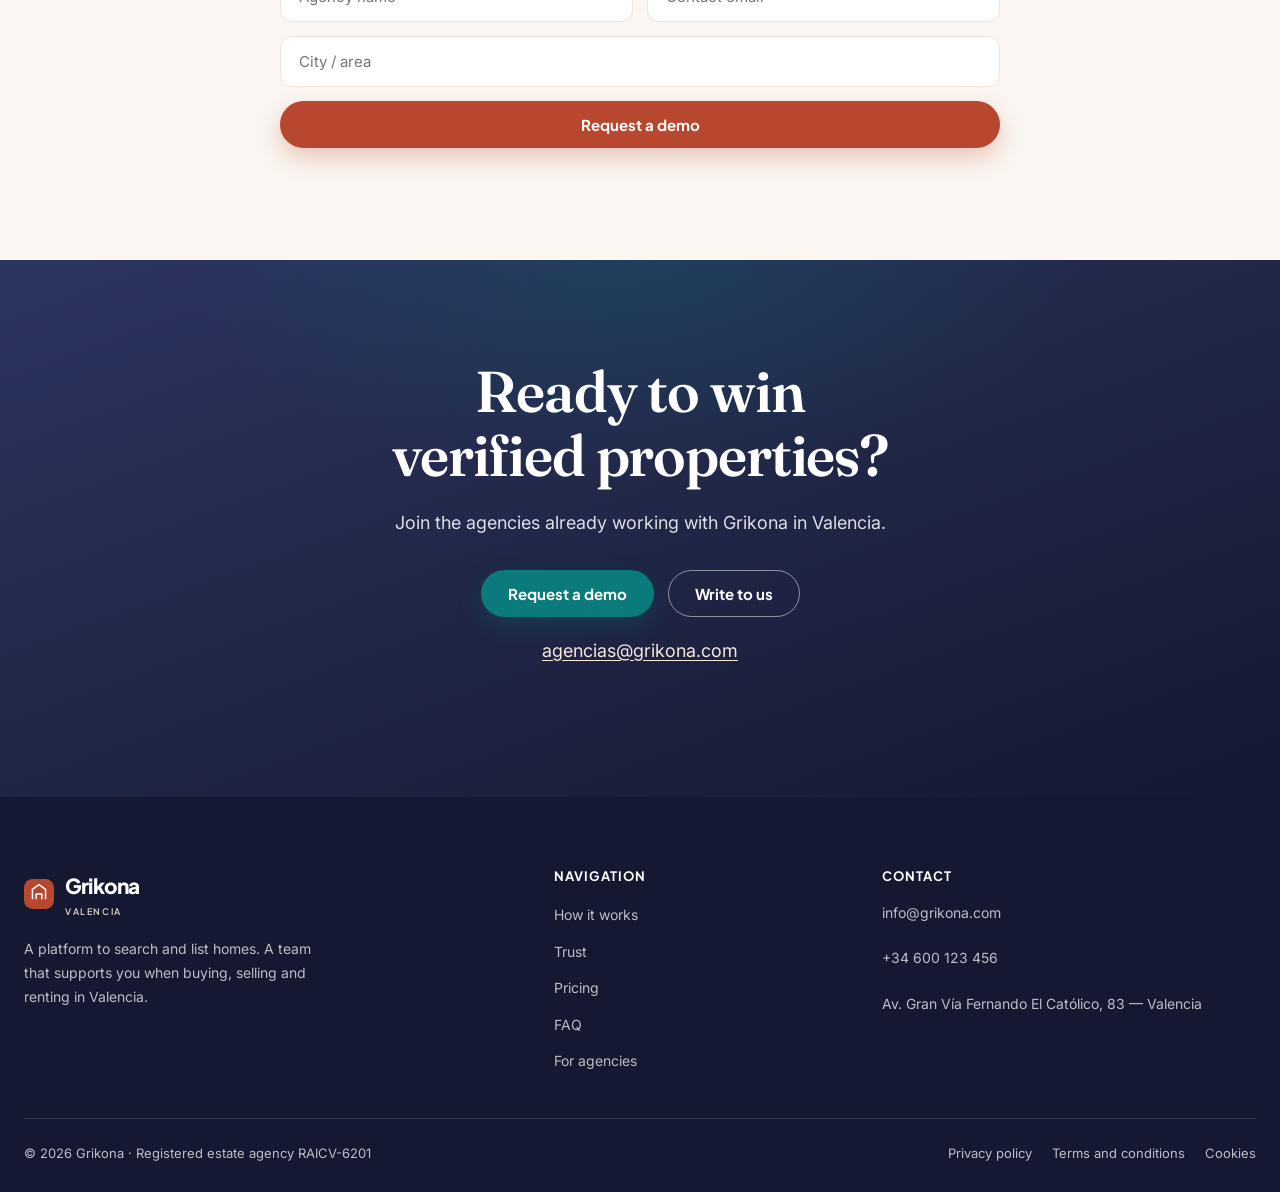
==== commit f90c7775: "Ревизия и новая палитра: терракота, чернильно-синий, морская бирюза; дрейф света в hero; defer для с" ====
--- a/inmobiliarias.html
+++ b/inmobiliarias.html
@@ -3,7 +3,7 @@
 <head>
   <meta charset="UTF-8">
   <meta name="viewport" content="width=device-width, initial-scale=1.0, viewport-fit=cover">
-  <meta name="theme-color" content="#1C2328">
+  <meta name="theme-color" content="#1F2544">
   <title data-i18n="ag.meta.title">Para inmobiliarias — Dashboard de Grikona</title>
   <meta name="description" content="Recibe solicitudes de propietarios verificados y organiza captaciones, equipo y seguimiento desde el dashboard profesional de Grikona.">
   <link rel="preconnect" href="https://fonts.googleapis.com">
@@ -18,7 +18,7 @@
 <header class="site-header" id="siteHeader">
   <div class="container nav">
     <a href="index.html" class="brand" aria-label="Grikona, inicio">
-      <svg width="30" height="30" viewBox="0 0 32 32" fill="none" aria-hidden="true"><rect width="32" height="32" rx="9" fill="#2E7D74"/><path d="M9 21V11l7-5 7 5v10" stroke="#fff" stroke-width="1.6" stroke-linecap="round" stroke-linejoin="round"/><path d="M13 21v-5h6v5" stroke="#fff" stroke-width="1.6" stroke-linecap="round" stroke-linejoin="round"/></svg>
+      <svg width="30" height="30" viewBox="0 0 32 32" fill="none" aria-hidden="true"><rect width="32" height="32" rx="9" fill="#B8472F"/><path d="M9 21V11l7-5 7 5v10" stroke="#fff" stroke-width="1.6" stroke-linecap="round" stroke-linejoin="round"/><path d="M13 21v-5h6v5" stroke="#fff" stroke-width="1.6" stroke-linecap="round" stroke-linejoin="round"/></svg>
       <span>Grikona<small>Valencia</small></span>
     </a>
     <ul class="nav-links">
@@ -73,7 +73,7 @@
       <div class="showcase__bar"><i></i><i></i><i></i><span>app.grikona.com/dashboard</span></div>
       <div class="dash-grid">
         <aside class="dash-side">
-          <div class="brand"><svg width="24" height="24" viewBox="0 0 32 32" fill="none"><rect width="32" height="32" rx="9" fill="#2E7D74"/><path d="M9 21V11l7-5 7 5v10" stroke="#fff" stroke-width="1.6" stroke-linecap="round" stroke-linejoin="round"/><path d="M13 21v-5h6v5" stroke="#fff" stroke-width="1.6" stroke-linecap="round" stroke-linejoin="round"/></svg>Grikona</div>
+          <div class="brand"><svg width="24" height="24" viewBox="0 0 32 32" fill="none"><rect width="32" height="32" rx="9" fill="#B8472F"/><path d="M9 21V11l7-5 7 5v10" stroke="#fff" stroke-width="1.6" stroke-linecap="round" stroke-linejoin="round"/><path d="M13 21v-5h6v5" stroke="#fff" stroke-width="1.6" stroke-linecap="round" stroke-linejoin="round"/></svg>Grikona</div>
           <ul>
             <li class="active" data-i18n="dash.nav1">Resumen</li>
             <li data-i18n="dash.nav2">Propiedades</li>
@@ -133,22 +133,22 @@
     </div>
     <div class="features">
       <article class="feature reveal" data-delay="1">
-        <div class="feature__icon"><svg viewBox="0 0 32 32" fill="none"><path d="M6 17l10-4 10 4-10 4-10-4z" fill="#E4EDEB" stroke="#2E7D74" stroke-width="1.6" stroke-linejoin="round"/><path d="M10 19v5c0 1.1 2.7 2 6 2s6-.9 6-2v-5" stroke="#2E7D74" stroke-width="1.6" stroke-linejoin="round"/></svg></div>
+        <div class="feature__icon"><svg viewBox="0 0 32 32" fill="none"><path d="M6 17l10-4 10 4-10 4-10-4z" fill="#F6E7DC" stroke="#B8472F" stroke-width="1.6" stroke-linejoin="round"/><path d="M10 19v5c0 1.1 2.7 2 6 2s6-.9 6-2v-5" stroke="#B8472F" stroke-width="1.6" stroke-linejoin="round"/></svg></div>
         <h3 data-i18n="ag.a1t">Leads cualificados</h3>
         <p data-i18n="ag.a1p">Solo propietarios verificados y con intención real de vender o alquilar. Se acabaron las puertas frías.</p>
       </article>
       <article class="feature reveal" data-delay="2">
-        <div class="feature__icon"><svg viewBox="0 0 32 32" fill="none"><circle cx="16" cy="16" r="11" fill="#E4EDEB" stroke="#2E7D74" stroke-width="1.6"/><path d="M16 9v7l5 3" stroke="#2E7D74" stroke-width="1.8" stroke-linecap="round" stroke-linejoin="round"/></svg></div>
+        <div class="feature__icon"><svg viewBox="0 0 32 32" fill="none"><circle cx="16" cy="16" r="11" fill="#F6E7DC" stroke="#B8472F" stroke-width="1.6"/><path d="M16 9v7l5 3" stroke="#B8472F" stroke-width="1.8" stroke-linecap="round" stroke-linejoin="round"/></svg></div>
         <h3 data-i18n="ag.a2t">Ahorro de tiempo</h3>
         <p data-i18n="ag.a2p">Automatiza el seguimiento y céntrate en las visitas y el cierre. Menos gestión manual, más operaciones.</p>
       </article>
       <article class="feature reveal" data-delay="3">
-        <div class="feature__icon"><svg viewBox="0 0 32 32" fill="none"><path d="M16 4l3.2 2.3 3.9-.3 1.2 3.7 3.2 2.3-1.4 3.6 1.4 3.6-3.2 2.3-1.2 3.7-3.9-.3L16 28l-3.2-2.3-3.9.3-1.2-3.7L4.5 20l1.4-3.6L4.5 13l3.2-2.3 1.2-3.7 3.9.3L16 4z" fill="#E4EDEB" stroke="#2E7D74" stroke-width="1.6" stroke-linejoin="round"/><path d="M12 16l3 3 5-6" stroke="#2E7D74" stroke-width="1.6" stroke-linecap="round" stroke-linejoin="round"/></svg></div>
+        <div class="feature__icon"><svg viewBox="0 0 32 32" fill="none"><path d="M16 4l3.2 2.3 3.9-.3 1.2 3.7 3.2 2.3-1.4 3.6 1.4 3.6-3.2 2.3-1.2 3.7-3.9-.3L16 28l-3.2-2.3-3.9.3-1.2-3.7L4.5 20l1.4-3.6L4.5 13l3.2-2.3 1.2-3.7 3.9.3L16 4z" fill="#F6E7DC" stroke="#B8472F" stroke-width="1.6" stroke-linejoin="round"/><path d="M12 16l3 3 5-6" stroke="#B8472F" stroke-width="1.6" stroke-linecap="round" stroke-linejoin="round"/></svg></div>
         <h3 data-i18n="ag.a3t">Marca verificada</h3>
         <p data-i18n="ag.a3p">Aparece como agencia de confianza dentro de la plataforma y refuerza tu reputación ante los propietarios.</p>
       </article>
       <article class="feature reveal" data-delay="4">
-        <div class="feature__icon"><svg viewBox="0 0 32 32" fill="none"><path d="M16 27s-9-5.4-11.5-11C2.7 12 5.2 7.5 9.5 8.4c2.3.5 4.3 2.2 6.5 5 2.2-2.8 4.2-4.5 6.5-5 4.3-.9 6.8 3.6 5 7.6C25 21.6 16 27 16 27z" fill="#E4EDEB" stroke="#2E7D74" stroke-width="1.6" stroke-linejoin="round"/></svg></div>
+        <div class="feature__icon"><svg viewBox="0 0 32 32" fill="none"><path d="M16 27s-9-5.4-11.5-11C2.7 12 5.2 7.5 9.5 8.4c2.3.5 4.3 2.2 6.5 5 2.2-2.8 4.2-4.5 6.5-5 4.3-.9 6.8 3.6 5 7.6C25 21.6 16 27 16 27z" fill="#F6E7DC" stroke="#B8472F" stroke-width="1.6" stroke-linejoin="round"/></svg></div>
         <h3 data-i18n="ag.a4t">Sin coste de entrada</h3>
         <p data-i18n="ag.a4p">Empieza con 14 días de prueba. Sin permanencia y con una cuota mensual clara que puedes cancelar cuando quieras.</p>
       </article>
@@ -189,7 +189,7 @@
     <div class="footer-grid">
       <div class="footer-brand">
         <a href="index.html" class="brand">
-          <svg width="30" height="30" viewBox="0 0 32 32" fill="none" aria-hidden="true"><rect width="32" height="32" rx="9" fill="#2E7D74"/><path d="M9 21V11l7-5 7 5v10" stroke="#fff" stroke-width="1.6" stroke-linecap="round" stroke-linejoin="round"/><path d="M13 21v-5h6v5" stroke="#fff" stroke-width="1.6" stroke-linecap="round" stroke-linejoin="round"/></svg>
+          <svg width="30" height="30" viewBox="0 0 32 32" fill="none" aria-hidden="true"><rect width="32" height="32" rx="9" fill="#B8472F"/><path d="M9 21V11l7-5 7 5v10" stroke="#fff" stroke-width="1.6" stroke-linecap="round" stroke-linejoin="round"/><path d="M13 21v-5h6v5" stroke="#fff" stroke-width="1.6" stroke-linecap="round" stroke-linejoin="round"/></svg>
           <span>Grikona<small>Valencia</small></span>
         </a>
         <p data-i18n="footer.desc">Una plataforma para buscar y publicar vivienda. Un equipo que te acompaña en la compra, la venta y el alquiler en Valencia.</p>
@@ -224,8 +224,8 @@
   </div>
 </footer>
 
-<script src="js/i18n.js"></script>
-<script src="js/chat.js"></script>
-<script src="js/main.js"></script>
+<script src="js/i18n.js" defer></script>
+<script src="js/chat.js" defer></script>
+<script src="js/main.js" defer></script>
 </body>
 </html>
--- a/css/styles.css
+++ b/css/styles.css
@@ -5,25 +5,25 @@
 
 :root {
   /* Brand — paleta Grikona (arena + tinta + oro + naranja) */
-  --primary:        #2E7D74;   /* oro */
-  --primary-dark:   #1C2328;   /* tinta */
-  --primary-darker: #12171B;   /* tinta profunda */
-  --primary-light:  #7FB3AB;   /* oro claro */
-  --secondary:      #5B5BF0;   /* naranja de atención */
-  --secondary-hover:#7373F5;
-  --accent:         #E4EDEB;   /* arena media */
-  --accent-dark:    #C5D6D2;   /* arena intensa */
+  --primary:        #B8472F;   /* oro */
+  --primary-dark:   #1F2544;   /* tinta */
+  --primary-darker: #141830;   /* tinta profunda */
+  --primary-light:  #E8A48F;   /* oro claro */
+  --secondary:      #0B7A7C;   /* naranja de atención */
+  --secondary-hover:#11908F;
+  --accent:         #F6E7DC;   /* arena media */
+  --accent-dark:    #E6CFC0;   /* arena intensa */
 
   /* Surfaces */
   --bg-white:       #ffffff;
-  --bg-gray:        #F4F7F6;   /* arena clara */
-  --bg-gray-dark:   #DDE5E3;   /* línea */
-  --bg-dark:        #1C2328;
+  --bg-gray:        #FBF6F1;   /* arena clara */
+  --bg-gray-dark:   #EFE4DA;   /* línea */
+  --bg-dark:        #1F2544;
 
   /* Text */
-  --text-primary:   #1C2328;
-  --text-muted:     #5D6A70;
-  --text-muted-strong:#4E5A60;
+  --text-primary:   #1F2544;
+  --text-muted:     #5F6275;
+  --text-muted-strong:#4D5064;
   --text-white:     #ffffff;
 
   /* System */
@@ -32,9 +32,9 @@
   --radius-lg: 24px;
   --radius-xl: 28px;
   --maxw:      1232px;
-  --shadow-sm: 0 2px 10px rgba(28, 35, 40, .06);
-  --shadow:    0 18px 48px rgba(28, 35, 40, .10);
-  --shadow-lg: 0 30px 70px rgba(20, 30, 32, .28);
+  --shadow-sm: 0 2px 10px rgba(31, 37, 68, .06);
+  --shadow:    0 18px 48px rgba(31, 37, 68, .10);
+  --shadow-lg: 0 30px 70px rgba(20, 24, 48, .28);
 
   --font-heading: "Plus Jakarta Sans", "Segoe UI", system-ui, sans-serif;
   --font-body:    "Inter", "Segoe UI", system-ui, -apple-system, sans-serif;
@@ -116,12 +116,12 @@
   line-height: 1;
 }
 .btn:active { transform: translateY(1px); }
-.btn-primary { background: var(--primary); color: #fff; box-shadow: 0 10px 24px rgba(46, 125, 116,.28); }
+.btn-primary { background: var(--primary); color: #fff; box-shadow: 0 10px 24px rgba(184, 71, 47,.28); }
 .btn-primary:hover { background: var(--primary-dark); color: #fff; }
-.btn-secondary { background: var(--secondary); color: #fff; box-shadow: 0 10px 24px rgba(91, 91, 240,.24); }
+.btn-secondary { background: var(--secondary); color: #fff; box-shadow: 0 10px 24px rgba(11, 122, 124,.24); }
 .btn-secondary:hover { background: var(--secondary-hover); color: #fff; }
-.btn-ghost { background: transparent; color: var(--primary-dark); border-color: rgba(28, 35, 40,.25); }
-.btn-ghost:hover { border-color: var(--primary); color: var(--primary); background: rgba(46, 125, 116,.07); }
+.btn-ghost { background: transparent; color: var(--primary-dark); border-color: rgba(31, 37, 68,.25); }
+.btn-ghost:hover { border-color: var(--primary); color: var(--primary); background: rgba(184, 71, 47,.07); }
 .btn-light { background: #fff; color: var(--primary-dark); }
 .btn-light:hover { background: var(--accent); }
 .btn-outline-light { background: transparent; color: #fff; border-color: rgba(255,255,255,.5); }
@@ -136,13 +136,13 @@
   position: sticky;
   top: 0;
   z-index: 100;
-  background: rgba(33, 44, 47, .92);
+  background: rgba(31, 37, 68, .92);
   backdrop-filter: blur(14px);
   -webkit-backdrop-filter: blur(14px);
   border-bottom: 1px solid rgba(255,255,255,.10);
   transition: background-color .3s ease, box-shadow .3s ease;
 }
-.site-header.is-scrolled { background: rgba(33, 44, 47, .98); box-shadow: 0 10px 30px rgba(20,30,32,.28); }
+.site-header.is-scrolled { background: rgba(31, 37, 68, .98); box-shadow: 0 10px 30px rgba(20, 24, 48,.28); }
 .nav { display: flex; align-items: center; justify-content: space-between; height: 76px; gap: 24px; transition: height .3s ease; }
 .site-header.is-scrolled .nav { height: 66px; }
 .brand { display: inline-flex; align-items: center; gap: 11px; color: #fff; font-family: var(--font-heading); font-weight: 800; font-size: 1.3rem; letter-spacing: -.04em; }
@@ -177,7 +177,7 @@
     background: var(--primary-darker);
     border-bottom: 1px solid rgba(255,255,255,.1);
     padding: 16px 24px 22px;
-    box-shadow: 0 24px 40px rgba(20,30,32,.35);
+    box-shadow: 0 24px 40px rgba(20, 24, 48,.35);
   }
   .site-header.open .nav-links a { padding: 13px 12px; }
   .nav-links__cta { display: none; }
@@ -190,9 +190,11 @@
 .hero {
   position: relative;
   background:
-    radial-gradient(1200px 600px at 78% 8%, rgba(194,169,124,.20), transparent 60%),
-    radial-gradient(900px 500px at 8% 92%, rgba(91, 91, 240,.15), transparent 60%),
-    linear-gradient(160deg, #3a484b 0%, var(--primary-dark) 46%, #1f292b 100%);
+    radial-gradient(1100px 620px at 80% 6%, rgba(184, 71, 47,.30), transparent 60%),
+    radial-gradient(900px 520px at 6% 94%, rgba(11, 122, 124,.26), transparent 60%),
+    linear-gradient(160deg, #2c3561 0%, var(--primary-dark) 48%, #141830 100%);
+  background-size: 140% 140%, 140% 140%, 100% 100%;
+  animation: heroDrift 22s ease-in-out infinite alternate;
   color: #fff;
   overflow: hidden;
   padding: 80px 0 96px;
@@ -216,8 +218,8 @@
   font-size: 11px; font-weight: 700; letter-spacing: .12em; text-transform: uppercase;
   padding: 8px 14px; border-radius: 999px; margin-bottom: 26px;
 }
-.hero__eyebrow .dot { width: 7px; height: 7px; border-radius: 50%; background: var(--secondary); box-shadow: 0 0 0 4px rgba(91, 91, 240,.25); animation: pulse 2s infinite; }
-@keyframes pulse { 0%,100% { box-shadow: 0 0 0 4px rgba(91, 91, 240,.25); } 50% { box-shadow: 0 0 0 8px rgba(91, 91, 240,.05); } }
+.hero__eyebrow .dot { width: 7px; height: 7px; border-radius: 50%; background: var(--secondary); box-shadow: 0 0 0 4px rgba(11, 122, 124,.25); animation: pulse 2s infinite; }
+@keyframes pulse { 0%,100% { box-shadow: 0 0 0 4px rgba(11, 122, 124,.25); } 50% { box-shadow: 0 0 0 8px rgba(11, 122, 124,.05); } }
 .hero h1 { color: #fff; max-width: 15ch; }
 .hero__lead { color: rgba(255,255,255,.84); font-size: 18px; line-height: 1.7; max-width: 540px; margin: 22px 0 32px; }
 .hero__actions { display: flex; gap: 14px; flex-wrap: wrap; }
@@ -244,9 +246,9 @@
   backdrop-filter: blur(20px);
   -webkit-backdrop-filter: blur(20px);
 }
-.phone__screen { background: linear-gradient(165deg, rgba(255,255,255,.05), rgba(28, 35, 40,.38)); border: 1px solid rgba(255,255,255,.16); border-radius: 35px; overflow: hidden; }
+.phone__screen { background: linear-gradient(165deg, rgba(255,255,255,.05), rgba(31, 37, 68,.38)); border: 1px solid rgba(255,255,255,.16); border-radius: 35px; overflow: hidden; }
 .phone__status { display: flex; justify-content: space-between; align-items: center; padding: 13px 20px 6px; font-size: 9px; color: rgba(255,255,255,.75); }
-.phone__island { width: 72px; height: 19px; border-radius: 20px; background: rgba(33,44,47,.65); }
+.phone__island { width: 72px; height: 19px; border-radius: 20px; background: rgba(31, 37, 68,.65); }
 .phone__head { display: flex; justify-content: space-between; align-items: center; padding: 8px 18px 14px; }
 .phone__logo { font-family: var(--font-heading); font-weight: 800; font-size: 15px; letter-spacing: -.03em; color: #fff; }
 .phone__logo span { color: var(--accent); }
@@ -257,7 +259,7 @@
 .phone__deck { position: relative; height: 300px; margin: 0 14px; isolation: isolate; }
 .deck__back, .deck__back-far {
   position: absolute; inset: 0; border-radius: 20px;
-  background: rgba(194,169,124,.38); border: 1px solid rgba(255,255,255,.25);
+  background: rgba(232, 164, 143,.38); border: 1px solid rgba(255,255,255,.25);
   transform: translateY(8px) scale(.95);
 }
 .deck__back-far { background: rgba(255,255,255,.08); transform: translateY(16px) scale(.9); }
@@ -293,7 +295,7 @@
 .phone__controls button:disabled { opacity: .5; cursor: default; }
 .ctrl-skip { background: rgba(255,255,255,.1); border: 1px solid rgba(255,255,255,.35); color: #fff; }
 .ctrl-info { background: rgba(255,255,255,.1); border: 1px solid rgba(255,255,255,.35); color: #fff; }
-.ctrl-like { background: var(--secondary); border: 0; color: #fff; box-shadow: 0 5px 18px rgba(91, 91, 240,.4); }
+.ctrl-like { background: var(--secondary); border: 0; color: #fff; box-shadow: 0 5px 18px rgba(11, 122, 124,.4); }
 .phone__hint { text-align: center; color: rgba(255,255,255,.7); font-size: 9px; padding: 4px 8px; }
 .phone__feedback { text-align: center; color: rgba(255,255,255,.85); font-size: 10px; min-height: 26px; padding: 8px; }
 .phone__bar { width: 88px; height: 4px; border-radius: 9px; background: rgba(255,255,255,.3); margin: 6px auto 10px; }
@@ -372,11 +374,11 @@
 .verification-head p { font-family: var(--font-heading); font-weight: 600; font-size: 23px; line-height: 1.35; letter-spacing: -.03em; color: var(--primary-dark); }
 .verification-head p strong { font-weight: 800; }
 .verification-list { list-style: none; margin: 0; padding: 0; }
-.verification-list li { display: flex; gap: 22px; padding: 25px 0; border-top: 1px solid rgba(28, 35, 40,.16); }
+.verification-list li { display: flex; gap: 22px; padding: 25px 0; border-top: 1px solid rgba(31, 37, 68,.16); }
 .verification-list .num { color: var(--primary); font-size: 11px; font-weight: 700; padding-top: 5px; font-variant-numeric: tabular-nums; }
 .verification-list h3 { font-size: 22px; }
 .verification-list p { color: var(--text-muted-strong); font-size: 14px; line-height: 1.6; margin-top: 7px; }
-.trust__footer { display: flex; justify-content: space-between; align-items: center; gap: 40px; border-top: 1px solid rgba(28, 35, 40,.16); margin-top: 56px; padding: 36px 0; flex-wrap: wrap; }
+.trust__footer { display: flex; justify-content: space-between; align-items: center; gap: 40px; border-top: 1px solid rgba(31, 37, 68,.16); margin-top: 56px; padding: 36px 0; flex-wrap: wrap; }
 .community { display: flex; align-items: center; gap: 22px; }
 .community__avatars { display: flex; padding-left: 8px; }
 .community__avatars img { width: 44px; height: 44px; border-radius: 50%; border: 3px solid var(--bg-gray); object-fit: cover; margin-left: -8px; }
@@ -390,7 +392,7 @@
 /* ---------- How it works (tabs) ---------- */
 .tabs { display: inline-flex; gap: 6px; background: var(--bg-gray); border-radius: 999px; padding: 6px; margin-bottom: 48px; }
 .tab { border: 0; background: none; cursor: pointer; font-family: var(--font-heading); font-weight: 600; font-size: 15px; color: var(--text-muted-strong); padding: 11px 24px; border-radius: 999px; transition: .22s; }
-.tab[aria-selected="true"] { background: var(--primary); color: #fff; box-shadow: 0 8px 20px rgba(46, 125, 116,.25); }
+.tab[aria-selected="true"] { background: var(--primary); color: #fff; box-shadow: 0 8px 20px rgba(184, 71, 47,.25); }
 .steps { display: grid; grid-template-columns: repeat(3, 1fr); gap: 28px; }
 .step { background: #fff; border: 1px solid var(--bg-gray-dark); border-radius: var(--radius-lg); padding: 30px 28px; transition: transform .25s, box-shadow .25s, border-color .25s; }
 .step:hover { transform: translateY(-6px); box-shadow: var(--shadow); border-color: transparent; }
@@ -538,12 +540,12 @@
 /* ---------- Final CTA ---------- */
 .final-cta {
   position: relative;
-  background: linear-gradient(160deg, #3a484b, var(--primary-dark) 55%, #1f292b);
+  background: linear-gradient(160deg, #2c3561, var(--primary-dark) 55%, #141830);
   color: #fff; text-align: center; padding: 100px 0; overflow: hidden;
 }
 .final-cta::after {
   content: ""; position: absolute; inset: 0;
-  background: radial-gradient(700px 340px at 50% 0%, rgba(91, 91, 240,.22), transparent 65%);
+  background: radial-gradient(700px 340px at 50% 0%, rgba(11, 122, 124,.22), transparent 65%);
   pointer-events: none;
 }
 .final-cta__inner { position: relative; z-index: 2; max-width: 760px; margin-inline: auto; }
@@ -551,7 +553,7 @@
 .final-cta h2 .mow {
   display: inline-block; vertical-align: middle; width: .95em; height: .95em;
   border-radius: 50%; background: var(--secondary); margin: 0 .08em;
-  box-shadow: 0 0 0 6px rgba(91, 91, 240,.22);
+  box-shadow: 0 0 0 6px rgba(11, 122, 124,.22);
 }
 .final-cta p { color: rgba(255,255,255,.85); font-size: 18px; margin: 20px auto 32px; max-width: 560px; }
 .final-cta__actions { display: flex; gap: 14px; justify-content: center; flex-wrap: wrap; }
@@ -615,7 +617,7 @@
   position: fixed; right: 22px; bottom: 22px; z-index: 95;
   width: 62px; height: 62px; border-radius: 50%; border: 0; cursor: pointer;
   background: var(--primary); color: #fff; display: grid; place-items: center;
-  box-shadow: 0 14px 34px rgba(46, 125, 116,.45);
+  box-shadow: 0 14px 34px rgba(184, 71, 47,.45);
   transition: transform .2s, background-color .2s, opacity .2s;
 }
 .chat-launcher:hover { transform: scale(1.06); background: var(--primary-dark); }
@@ -630,7 +632,7 @@
   width: 366px; max-width: calc(100vw - 32px);
   height: 530px; max-height: calc(100vh - 130px);
   background: #fff; border-radius: 20px; overflow: hidden;
-  box-shadow: 0 30px 70px rgba(20,30,32,.30);
+  box-shadow: 0 30px 70px rgba(20, 24, 48,.30);
   display: flex; flex-direction: column;
   opacity: 0; transform: translateY(18px) scale(.98); pointer-events: none;
   transition: opacity .25s ease, transform .25s ease;
@@ -638,7 +640,7 @@
 .chat-panel.open { opacity: 1; transform: none; pointer-events: auto; }
 .chat-head {
   display: flex; align-items: center; gap: 12px; padding: 15px 16px;
-  background: linear-gradient(135deg, var(--primary-dark), #1f292b); color: #fff;
+  background: linear-gradient(135deg, var(--primary-dark), #141830); color: #fff;
 }
 .chat-head__avatar {
   width: 42px; height: 42px; border-radius: 50%; flex: none;
@@ -704,10 +706,10 @@
 /* ---------- Inner page hero ---------- */
 .page-hero {
   position: relative; color: #fff; padding: 80px 0 72px;
-  background: linear-gradient(160deg, #3a484b, var(--primary-dark) 60%, #1f292b);
+  background: linear-gradient(160deg, #2c3561, var(--primary-dark) 60%, #141830);
   overflow: hidden;
 }
-.page-hero::after { content: ""; position: absolute; inset: 0; background: radial-gradient(700px 340px at 80% 10%, rgba(194,169,124,.14), transparent 60%); pointer-events: none; }
+.page-hero::after { content: ""; position: absolute; inset: 0; background: radial-gradient(700px 340px at 80% 10%, rgba(232, 164, 143,.14), transparent 60%); pointer-events: none; }
 .page-hero__inner { position: relative; z-index: 2; max-width: 760px; }
 .page-hero h1 { color: #fff; }
 .page-hero p { color: rgba(255,255,255,.85); font-size: 18px; margin-top: 18px; max-width: 600px; }
@@ -783,3 +785,53 @@
 /* Индикатор прокрутки страницы */
 .scroll-progress { position: fixed; top: 0; left: 0; height: 3px; width: 100%; z-index: 9999; pointer-events: none;
   background: linear-gradient(90deg, var(--primary), var(--secondary)); transform-origin: 0 50%; transform: scaleX(var(--scroll, 0)); }
+
+/* Карточка «откуда вы смотрите» — данные от Cloudflare Worker */
+.geo-card { display: inline-flex; align-items: center; gap: 10px; margin: 22px 0 0; padding: 10px 16px 10px 12px;
+  border: 1px solid rgba(255,255,255,.16); border-radius: 999px; background: rgba(255,255,255,.06);
+  color: rgba(255,255,255,.86); font-size: 14px; line-height: 1.4; backdrop-filter: blur(6px);
+  animation: geoIn .6s ease both; }
+.geo-card[hidden] { display: none; }
+.geo-card__icon { display: grid; place-items: center; width: 30px; height: 30px; border-radius: 50%; background: var(--primary); color: #fff; flex: none; }
+.geo-card strong { color: #fff; font-weight: 600; }
+.geo-card__colo { opacity: .6; }
+@keyframes geoIn { from { opacity: 0; transform: translateY(6px); } to { opacity: 1; transform: none; } }
+
+/* «Валенсия сейчас» — живые данные через Cloudflare Worker */
+.vlc-live { display: flex; flex-wrap: wrap; align-items: center; gap: 6px 14px; margin: 12px 0 0; font-size: 13.5px; color: rgba(255,255,255,.78); animation: geoIn .6s .15s ease both; }
+.vlc-live[hidden] { display: none; }
+.vlc-live__dot { width: 8px; height: 8px; border-radius: 50%; background: #3ddc97; box-shadow: 0 0 0 0 rgba(61,220,151,.6); animation: livePulse 2s infinite; }
+.vlc-live__label { text-transform: uppercase; letter-spacing: .12em; font-size: 11px; font-weight: 700; color: rgba(255,255,255,.6); }
+.vlc-live__item { white-space: nowrap; }
+.vlc-live__item:empty { display: none; }
+.vlc-live__item b { color: #fff; font-weight: 600; font-variant-numeric: tabular-nums; }
+@keyframes livePulse { 0% { box-shadow: 0 0 0 0 rgba(61,220,151,.55); } 70% { box-shadow: 0 0 0 9px rgba(61,220,151,0); } 100% { box-shadow: 0 0 0 0 rgba(61,220,151,0); } }
+
+/* Калькулятор ипотеки */
+.calc__grid { display: grid; grid-template-columns: 1.1fr .9fr; gap: 28px; margin-top: 40px; }
+.calc__controls, .calc__result { background: var(--bg-white); border: 1px solid var(--accent-dark); border-radius: var(--radius-lg); padding: 30px; }
+.calc__row { display: grid; grid-template-columns: 1fr auto; align-items: baseline; gap: 6px 12px; margin-bottom: 26px; cursor: pointer; }
+.calc__row:last-child { margin-bottom: 0; }
+.calc__name { color: var(--text-muted); font-size: 15px; }
+.calc__row output { font-family: var(--font-heading); font-weight: 700; color: var(--primary-dark); font-variant-numeric: tabular-nums; }
+.calc__row input[type=range] { grid-column: 1 / -1; width: 100%; accent-color: var(--primary); height: 28px; }
+.calc__result { background: var(--primary-dark); color: #fff; border-color: transparent; display: flex; flex-direction: column; justify-content: center; }
+.calc__small { font-size: 13px; text-transform: uppercase; letter-spacing: .12em; color: rgba(255,255,255,.6); }
+.calc__big { font-family: "Fraunces", Georgia, serif; font-weight: 600; font-size: clamp(3rem, 6vw, 4.4rem); line-height: 1.05; margin: 8px 0 22px; font-variant-numeric: tabular-nums; }
+.calc__bar { display: flex; height: 10px; border-radius: 999px; overflow: hidden; background: rgba(255,255,255,.1); }
+.calc__bar span { display: block; height: 100%; transition: width .35s ease; }
+#cBarP { background: var(--primary-light); } #cBarI { background: var(--secondary); }
+.calc__legend { display: flex; flex-wrap: wrap; gap: 8px 20px; margin: 14px 0 22px; font-size: 14px; color: rgba(255,255,255,.75); }
+.calc__legend i { display: inline-block; width: 9px; height: 9px; border-radius: 50%; margin-right: 6px; }
+.calc__legend i.p { background: var(--primary-light); } .calc__legend i.i { background: var(--secondary); }
+.calc__legend b, .calc__save b { color: #fff; font-variant-numeric: tabular-nums; }
+.calc__save { border-top: 1px solid rgba(255,255,255,.12); padding-top: 18px; font-size: 15px; color: rgba(255,255,255,.8); }
+.calc__save b { font-size: 1.35rem; margin-left: 6px; }
+.calc__save small { display: block; margin-top: 4px; color: rgba(255,255,255,.5); font-size: 12.5px; }
+@media (max-width: 860px) { .calc__grid { grid-template-columns: 1fr; } .calc__controls, .calc__result { padding: 22px; } }
+
+/* Медленный «дрейф» света в hero */
+@keyframes heroDrift {
+  0%   { background-position: 0% 0%, 100% 100%, 0 0; }
+  100% { background-position: 30% 20%, 70% 80%, 0 0; }
+}
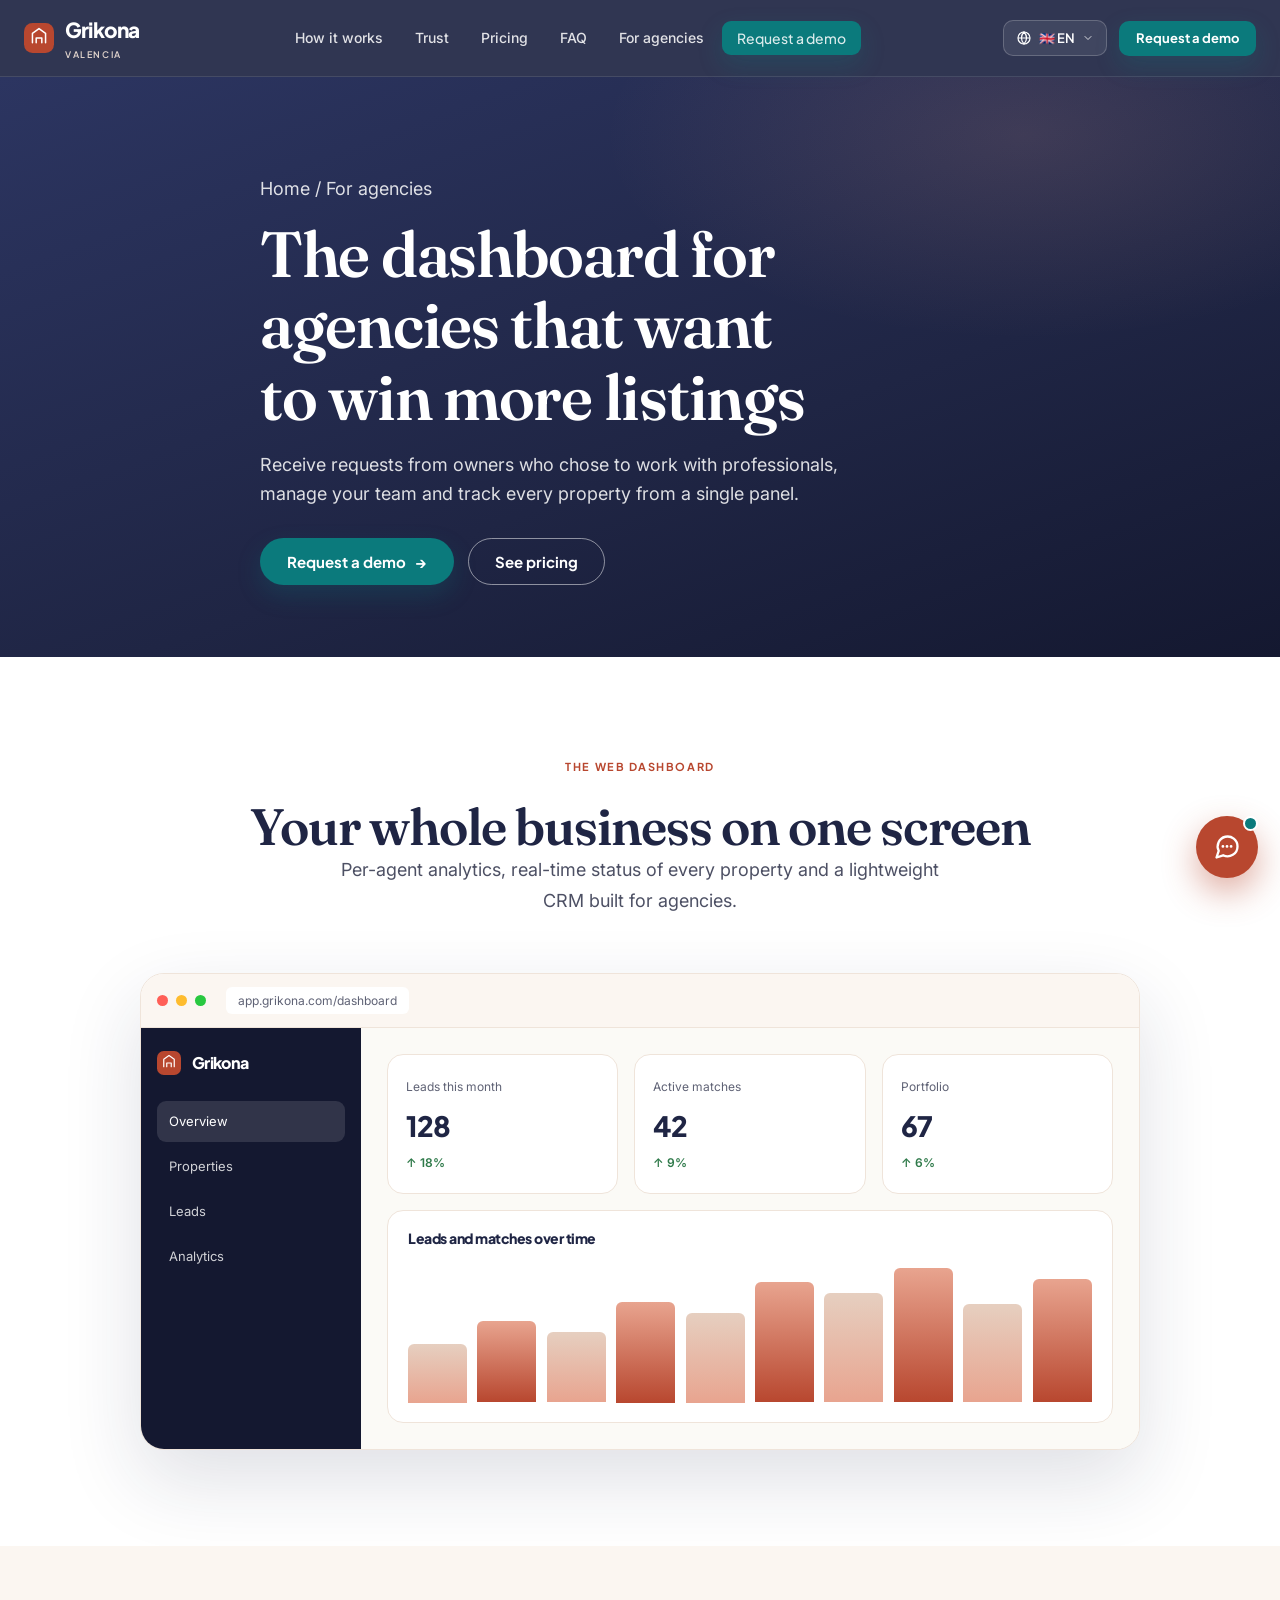
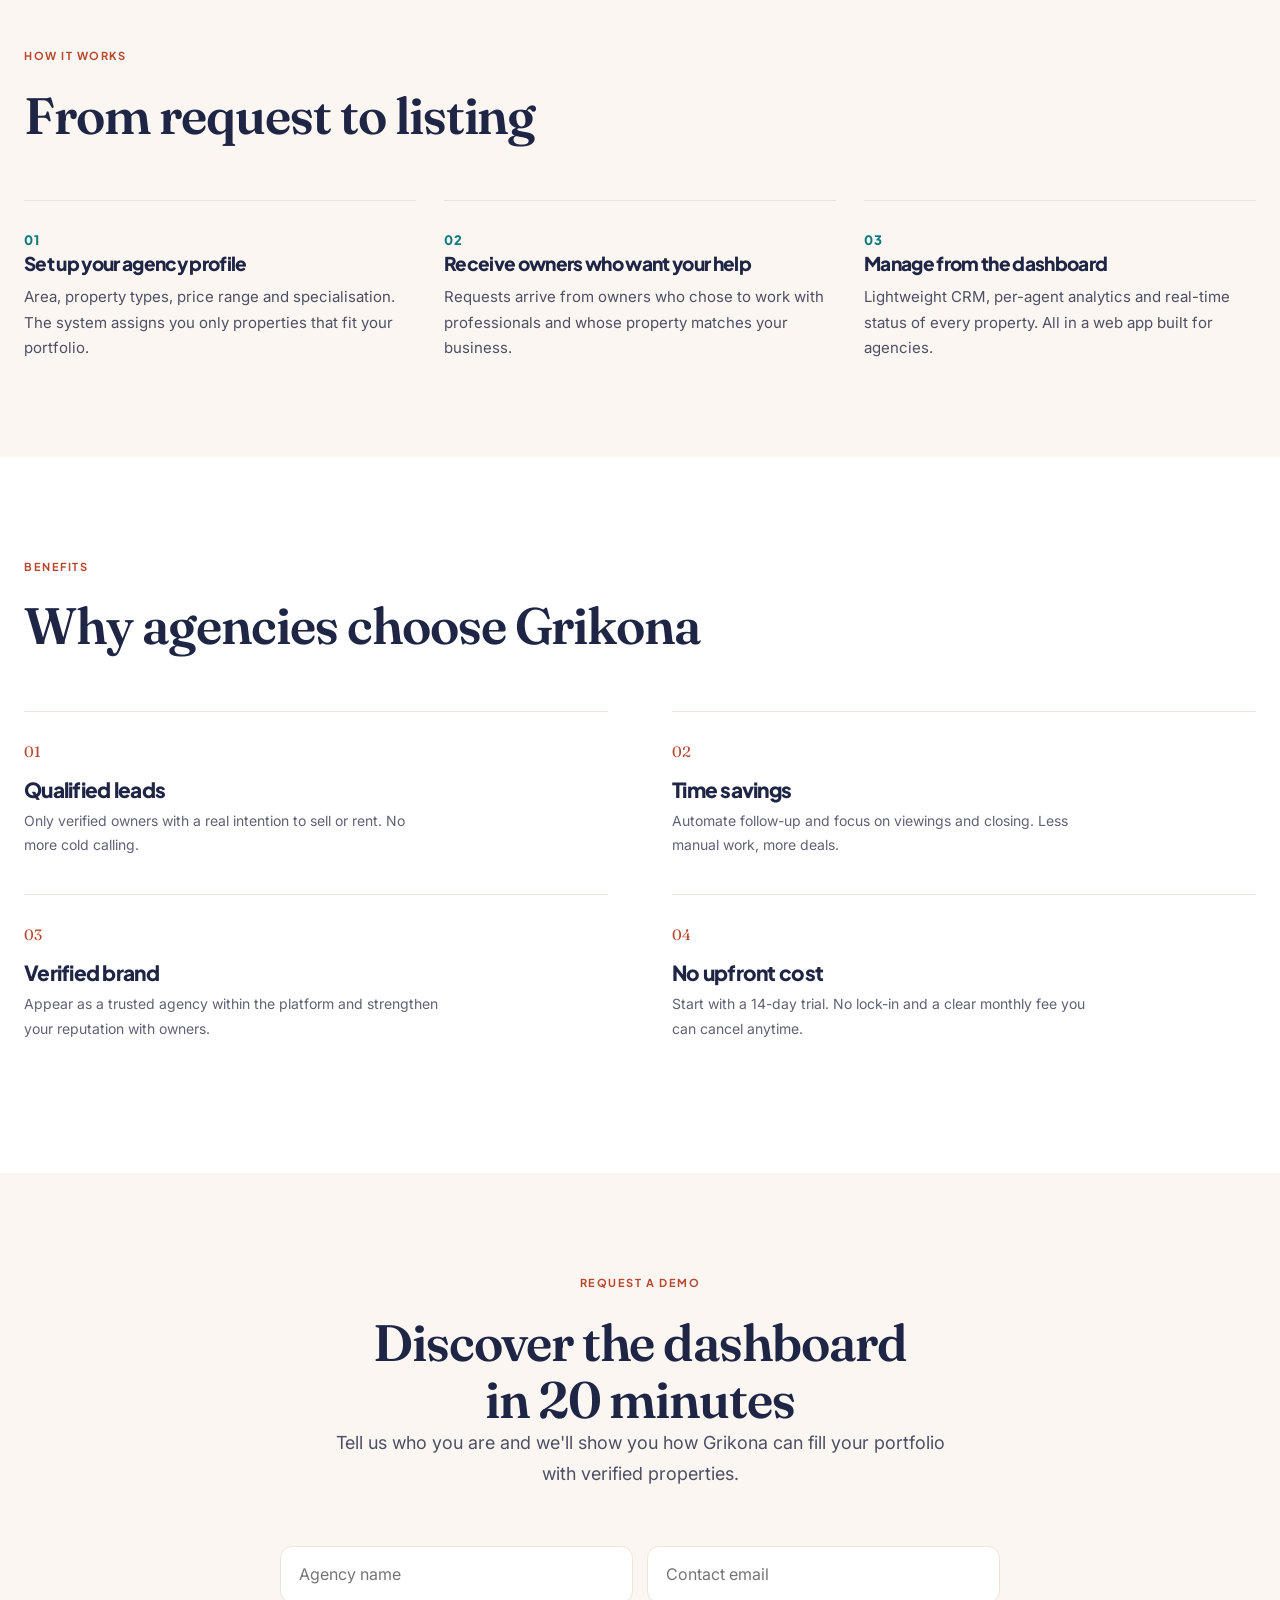
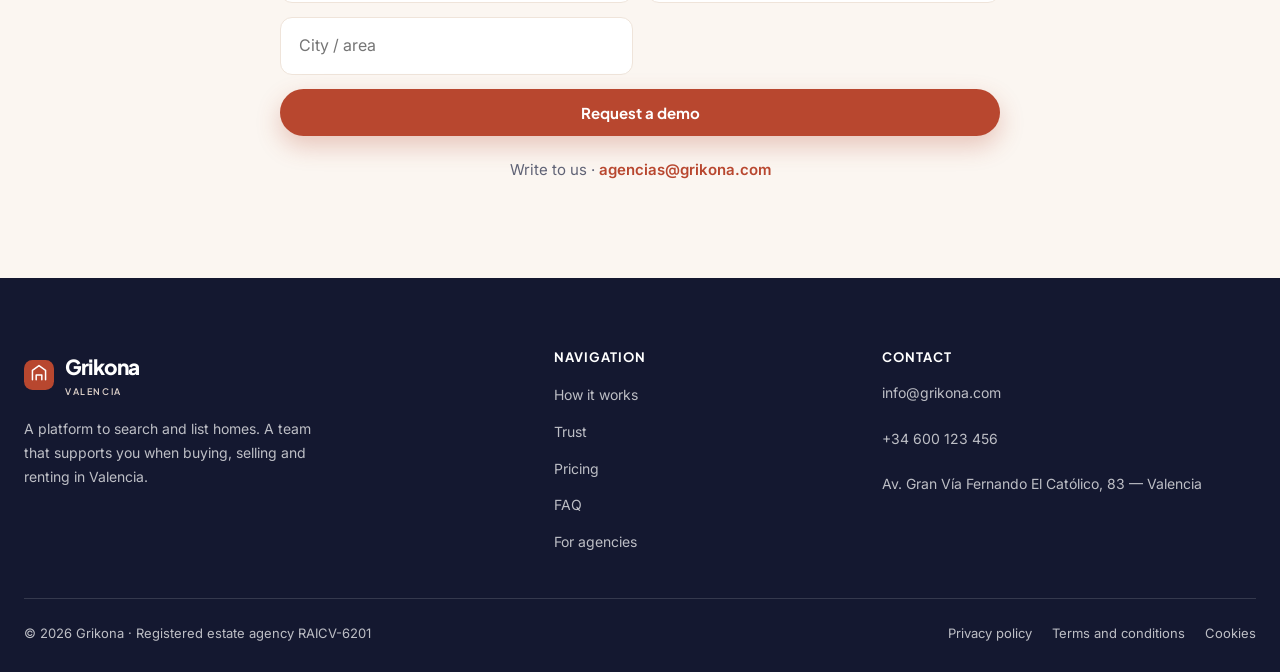
==== commit dd560fa3: "Страница для агентств: минималистичная версия — без дублирующего CTA, иконок и карточек; чистая форм" ====
--- a/inmobiliarias.html
+++ b/inmobiliarias.html
@@ -12,7 +12,7 @@
   <link rel="stylesheet" href="css/styles.css">
   <link rel="icon" type="image/svg+xml" href="img/favicon.svg">
 </head>
-<body>
+<body class="page-ag">
 <div class="scroll-progress" aria-hidden="true"></div>
 
 <header class="site-header" id="siteHeader">
@@ -131,24 +131,20 @@
       <span class="eyebrow" data-i18n="ag.adv.eyebrow">Ventajas</span>
       <h2 data-i18n="ag.adv.h2">Por qué las agencias eligen Grikona</h2>
     </div>
-    <div class="features">
+    <div class="features features--minimal">
       <article class="feature reveal" data-delay="1">
-        <div class="feature__icon"><svg viewBox="0 0 32 32" fill="none"><path d="M6 17l10-4 10 4-10 4-10-4z" fill="#F6E7DC" stroke="#B8472F" stroke-width="1.6" stroke-linejoin="round"/><path d="M10 19v5c0 1.1 2.7 2 6 2s6-.9 6-2v-5" stroke="#B8472F" stroke-width="1.6" stroke-linejoin="round"/></svg></div>
         <h3 data-i18n="ag.a1t">Leads cualificados</h3>
         <p data-i18n="ag.a1p">Solo propietarios verificados y con intención real de vender o alquilar. Se acabaron las puertas frías.</p>
       </article>
       <article class="feature reveal" data-delay="2">
-        <div class="feature__icon"><svg viewBox="0 0 32 32" fill="none"><circle cx="16" cy="16" r="11" fill="#F6E7DC" stroke="#B8472F" stroke-width="1.6"/><path d="M16 9v7l5 3" stroke="#B8472F" stroke-width="1.8" stroke-linecap="round" stroke-linejoin="round"/></svg></div>
         <h3 data-i18n="ag.a2t">Ahorro de tiempo</h3>
         <p data-i18n="ag.a2p">Automatiza el seguimiento y céntrate en las visitas y el cierre. Menos gestión manual, más operaciones.</p>
       </article>
       <article class="feature reveal" data-delay="3">
-        <div class="feature__icon"><svg viewBox="0 0 32 32" fill="none"><path d="M16 4l3.2 2.3 3.9-.3 1.2 3.7 3.2 2.3-1.4 3.6 1.4 3.6-3.2 2.3-1.2 3.7-3.9-.3L16 28l-3.2-2.3-3.9.3-1.2-3.7L4.5 20l1.4-3.6L4.5 13l3.2-2.3 1.2-3.7 3.9.3L16 4z" fill="#F6E7DC" stroke="#B8472F" stroke-width="1.6" stroke-linejoin="round"/><path d="M12 16l3 3 5-6" stroke="#B8472F" stroke-width="1.6" stroke-linecap="round" stroke-linejoin="round"/></svg></div>
         <h3 data-i18n="ag.a3t">Marca verificada</h3>
         <p data-i18n="ag.a3p">Aparece como agencia de confianza dentro de la plataforma y refuerza tu reputación ante los propietarios.</p>
       </article>
       <article class="feature reveal" data-delay="4">
-        <div class="feature__icon"><svg viewBox="0 0 32 32" fill="none"><path d="M16 27s-9-5.4-11.5-11C2.7 12 5.2 7.5 9.5 8.4c2.3.5 4.3 2.2 6.5 5 2.2-2.8 4.2-4.5 6.5-5 4.3-.9 6.8 3.6 5 7.6C25 21.6 16 27 16 27z" fill="#F6E7DC" stroke="#B8472F" stroke-width="1.6" stroke-linejoin="round"/></svg></div>
         <h3 data-i18n="ag.a4t">Sin coste de entrada</h3>
         <p data-i18n="ag.a4p">Empieza con 14 días de prueba. Sin permanencia y con una cuota mensual clara que puedes cancelar cuando quieras.</p>
       </article>
@@ -164,23 +160,12 @@
       <p class="lead" data-i18n="ag.demo.lead">Cuéntanos quién eres y te enseñamos cómo Grikona puede llenar tu cartera de inmuebles verificados.</p>
     </div>
     <form class="demo-form reveal" data-delay="1" id="waitlistForm" data-done-key="ag.demo.done" style="max-width:100%">
-      <input required data-i18n-placeholder="ag.demo.agency" placeholder="Nombre de la agencia" aria-label="Agencia" style="padding:15px 18px;border-radius:12px;border:1.5px solid var(--bg-gray-dark);font-family:inherit;font-size:15px;outline:none">
-      <input type="email" required data-i18n-placeholder="ag.demo.email" placeholder="Email de contacto" aria-label="Email" style="padding:15px 18px;border-radius:12px;border:1.5px solid var(--bg-gray-dark);font-family:inherit;font-size:15px;outline:none">
-      <input data-i18n-placeholder="ag.demo.zone" placeholder="Ciudad / zona" aria-label="Zona" style="padding:15px 18px;border-radius:12px;border:1.5px solid var(--bg-gray-dark);font-family:inherit;font-size:15px;outline:none;grid-column:1/-1">
-      <button class="btn btn-primary" type="submit" style="grid-column:1/-1" data-i18n="ag.demo.cta">Solicitar demo</button>
+      <input required data-i18n-placeholder="ag.demo.agency" placeholder="Nombre de la agencia" aria-label="Agencia">
+      <input type="email" required data-i18n-placeholder="ag.demo.email" placeholder="Email de contacto" aria-label="Email">
+      <input data-i18n-placeholder="ag.demo.zone" placeholder="Ciudad / zona" aria-label="Zona">
+      <button class="btn btn-primary" type="submit" data-i18n="ag.demo.cta">Solicitar demo</button>
     </form>
-  </div>
-</section>
-
-<section class="final-cta">
-  <div class="container final-cta__inner">
-    <h2 class="reveal" data-i18n="ag.cta.h2">¿Listo para captar inmuebles verificados?</h2>
-    <p class="reveal" data-delay="1" data-i18n="ag.cta.p">Únete a las agencias que ya trabajan con Grikona en Valencia.</p>
-    <div class="final-cta__actions reveal" data-delay="2">
-      <a href="#demo" class="btn btn-secondary" data-i18n="ag.cta.btn1">Solicitar demo</a>
-      <a href="mailto:agencias@grikona.com" class="btn btn-outline-light" data-i18n="ag.cta.btn2">Escríbenos</a>
-    </div>
-    <p class="final-cta__meta reveal" data-delay="3"><a href="mailto:agencias@grikona.com">agencias@grikona.com</a></p>
+    <p class="demo-alt reveal"><span data-i18n="ag.cta.btn2">Escríbenos</span> · <a href="mailto:agencias@grikona.com">agencias@grikona.com</a></p>
   </div>
 </section>
 
--- a/css/styles.css
+++ b/css/styles.css
@@ -304,8 +304,13 @@
 .strip { background: var(--bg-gray); padding: 26px 0; border-top: 1px solid var(--bg-gray-dark); border-bottom: 1px solid var(--bg-gray-dark); overflow: hidden; }
 .strip__inner { display: flex; align-items: center; gap: 44px; }
 .strip__label { flex: none; font-size: 12px; font-weight: 600; color: var(--text-muted); text-transform: uppercase; letter-spacing: .1em; }
-.strip__track { display: flex; gap: 44px; animation: marquee 28s linear infinite; white-space: nowrap; }
-.strip__item { font-family: var(--font-heading); font-weight: 700; font-size: 17px; color: var(--text-muted); opacity: .8; letter-spacing: -.02em; }
+.strip__label { position: relative; padding-right: 22px; border-right: 1px solid var(--bg-gray-dark); }
+.strip__viewport { flex: 1; min-width: 0; overflow: hidden;
+  -webkit-mask-image: linear-gradient(90deg, transparent 0, #000 12%, #000 88%, transparent 100%);
+          mask-image: linear-gradient(90deg, transparent 0, #000 12%, #000 88%, transparent 100%); }
+.strip__track { display: flex; width: max-content; animation: marquee 40s linear infinite; white-space: nowrap; will-change: transform; }
+.strip__viewport:hover .strip__track { animation-play-state: paused; }
+.strip__item { padding-right: 44px; font-family: var(--font-heading); font-weight: 700; font-size: 17px; color: var(--text-muted); opacity: .8; letter-spacing: -.02em; }
 @keyframes marquee { from { transform: translateX(0); } to { transform: translateX(-50%); } }
 @media (prefers-reduced-motion: reduce) { .strip__track { animation: none; } }
 
@@ -752,7 +757,8 @@
   .final-cta__actions { flex-direction: column; align-items: stretch; }
   .final-cta__actions .btn,
   .final-cta__actions input { width: 100%; }
-  .strip__label { font-size: 11px; }
+  .strip__label { font-size: 11px; padding-right: 14px; }
+  .strip__inner { gap: 16px; }
   .showcase__frame { border-radius: var(--radius); }
 }
 
@@ -835,3 +841,34 @@
   0%   { background-position: 0% 0%, 100% 100%, 0 0; }
   100% { background-position: 30% 20%, 70% 80%, 0 0; }
 }
+
+/* ---------- Страница для агентств: минималистичная версия ---------- */
+.page-ag .section { padding: 96px 0; }
+.page-ag .section--gray { background: var(--bg-gray); }
+.page-ag .page-hero h1 { max-width: 16ch; }
+.page-ag .showcase__frame { box-shadow: 0 30px 80px rgba(31, 37, 68,.14); }
+
+/* Преимущества: без карточек и иконок — номер, линия, текст */
+.features--minimal { grid-template-columns: repeat(2, 1fr); gap: 0 64px; counter-reset: adv; }
+.features--minimal .feature { background: none; border: 0; border-top: 1px solid var(--bg-gray-dark); border-radius: 0; padding: 28px 0 36px; counter-increment: adv; position: relative; transition: border-color .3s; }
+.features--minimal .feature::before { content: counter(adv, decimal-leading-zero); display: block; font-family: "Fraunces", Georgia, serif; font-size: 15px; color: var(--primary); margin-bottom: 14px; }
+.features--minimal .feature::after { content: ""; position: absolute; left: 0; top: -1px; height: 1px; width: 0; background: var(--primary); transition: width .5s ease; }
+.features--minimal .feature:hover { transform: none; box-shadow: none; }
+.features--minimal .feature:hover::after { width: 100%; }
+.features--minimal .feature h3 { font-size: 1.3rem; margin-bottom: 8px; }
+.features--minimal .feature p { color: var(--text-muted); margin: 0; max-width: 46ch; }
+
+/* Форма демо — чистые поля */
+.page-ag .demo-form input { padding: 15px 18px; border-radius: 12px; border: 1.5px solid var(--bg-gray-dark); background: #fff; font: inherit; color: var(--text-primary); transition: border-color .2s, box-shadow .2s; }
+.page-ag .demo-form input:focus { outline: none; border-color: var(--primary); box-shadow: 0 0 0 4px rgba(184, 71, 47,.12); }
+.page-ag .demo-form button { grid-column: 1 / -1; }
+.demo-alt { text-align: center; margin: 22px 0 0; color: var(--text-muted); font-size: 15px; }
+.demo-alt a { color: var(--primary); font-weight: 600; }
+
+@media (max-width: 860px) {
+  .features--minimal { grid-template-columns: 1fr; }
+  .page-ag .section { padding: 72px 0; }
+  .page-ag .demo-form { grid-template-columns: 1fr; }
+}
+.page-ag .step { background: none; border: 0; border-top: 1px solid var(--bg-gray-dark); border-radius: 0; box-shadow: none; padding: 26px 0 0; }
+.page-ag .step:hover { transform: none; box-shadow: none; }
